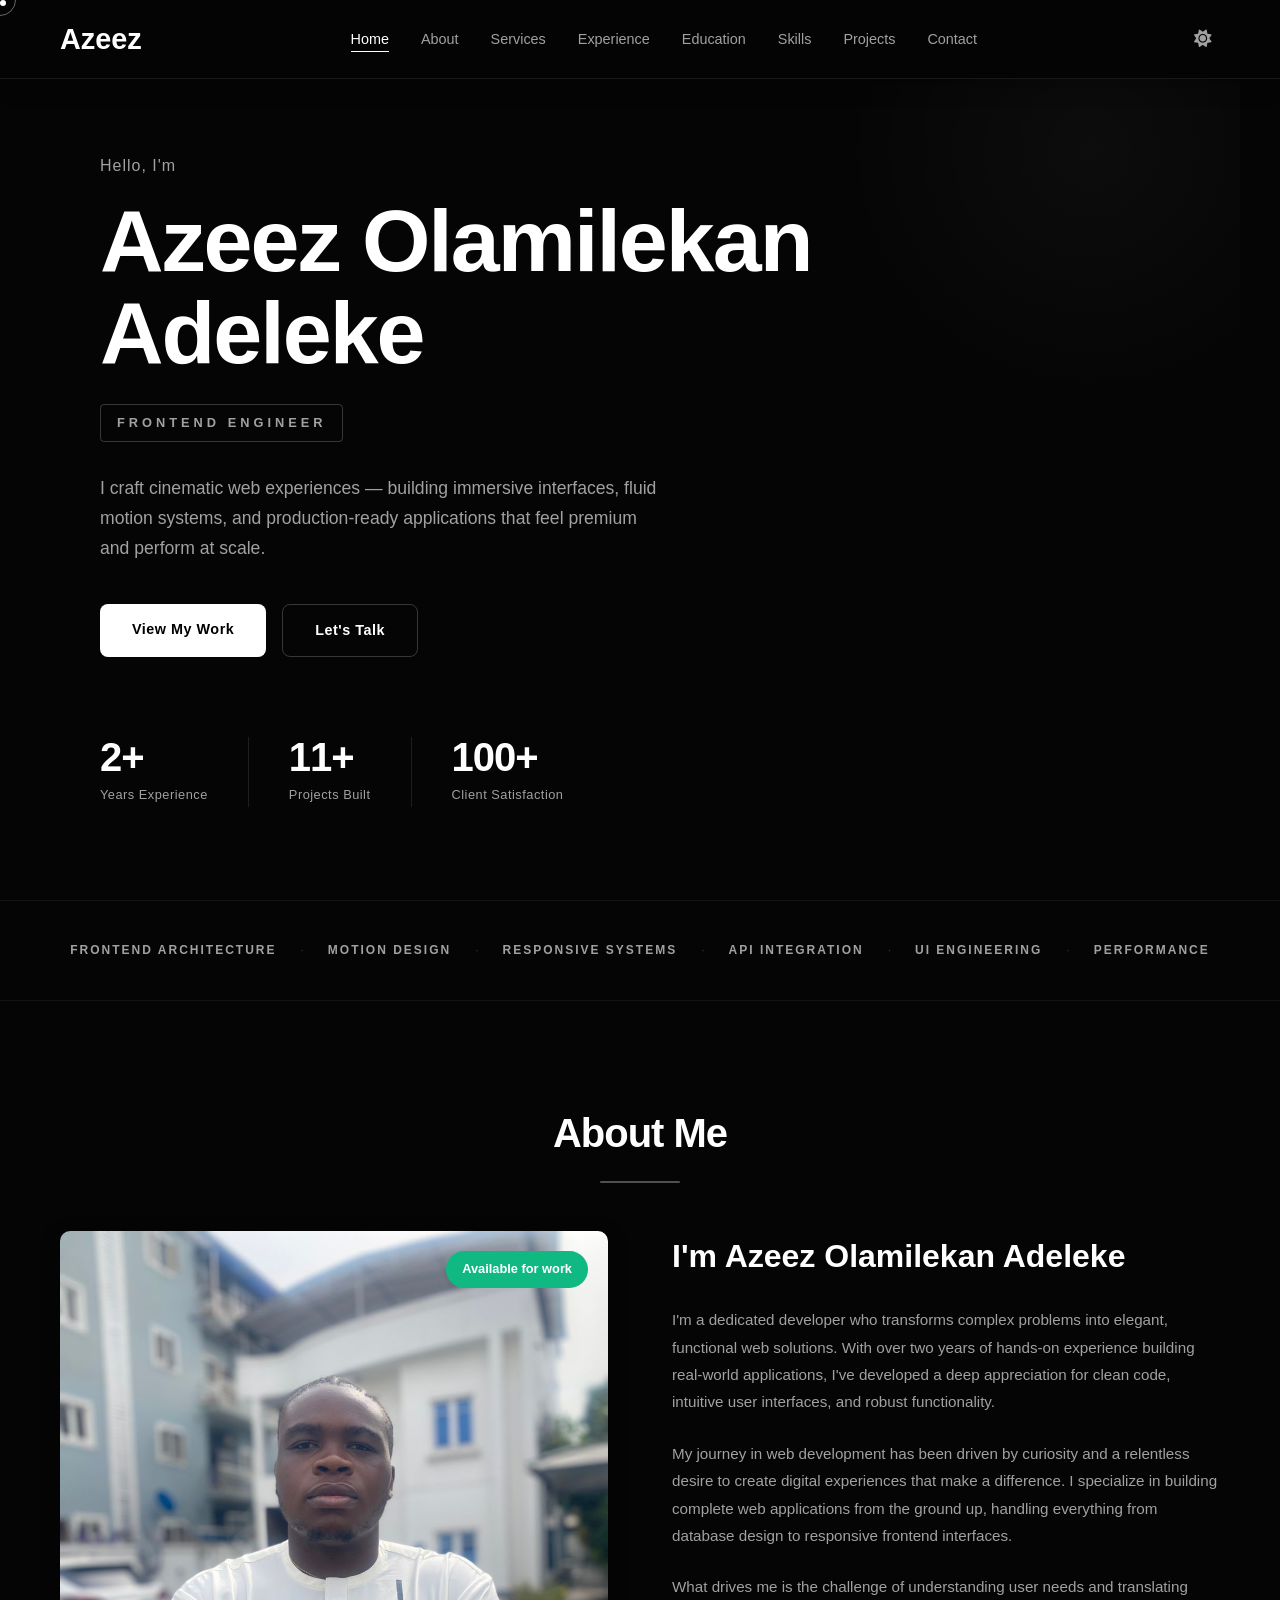
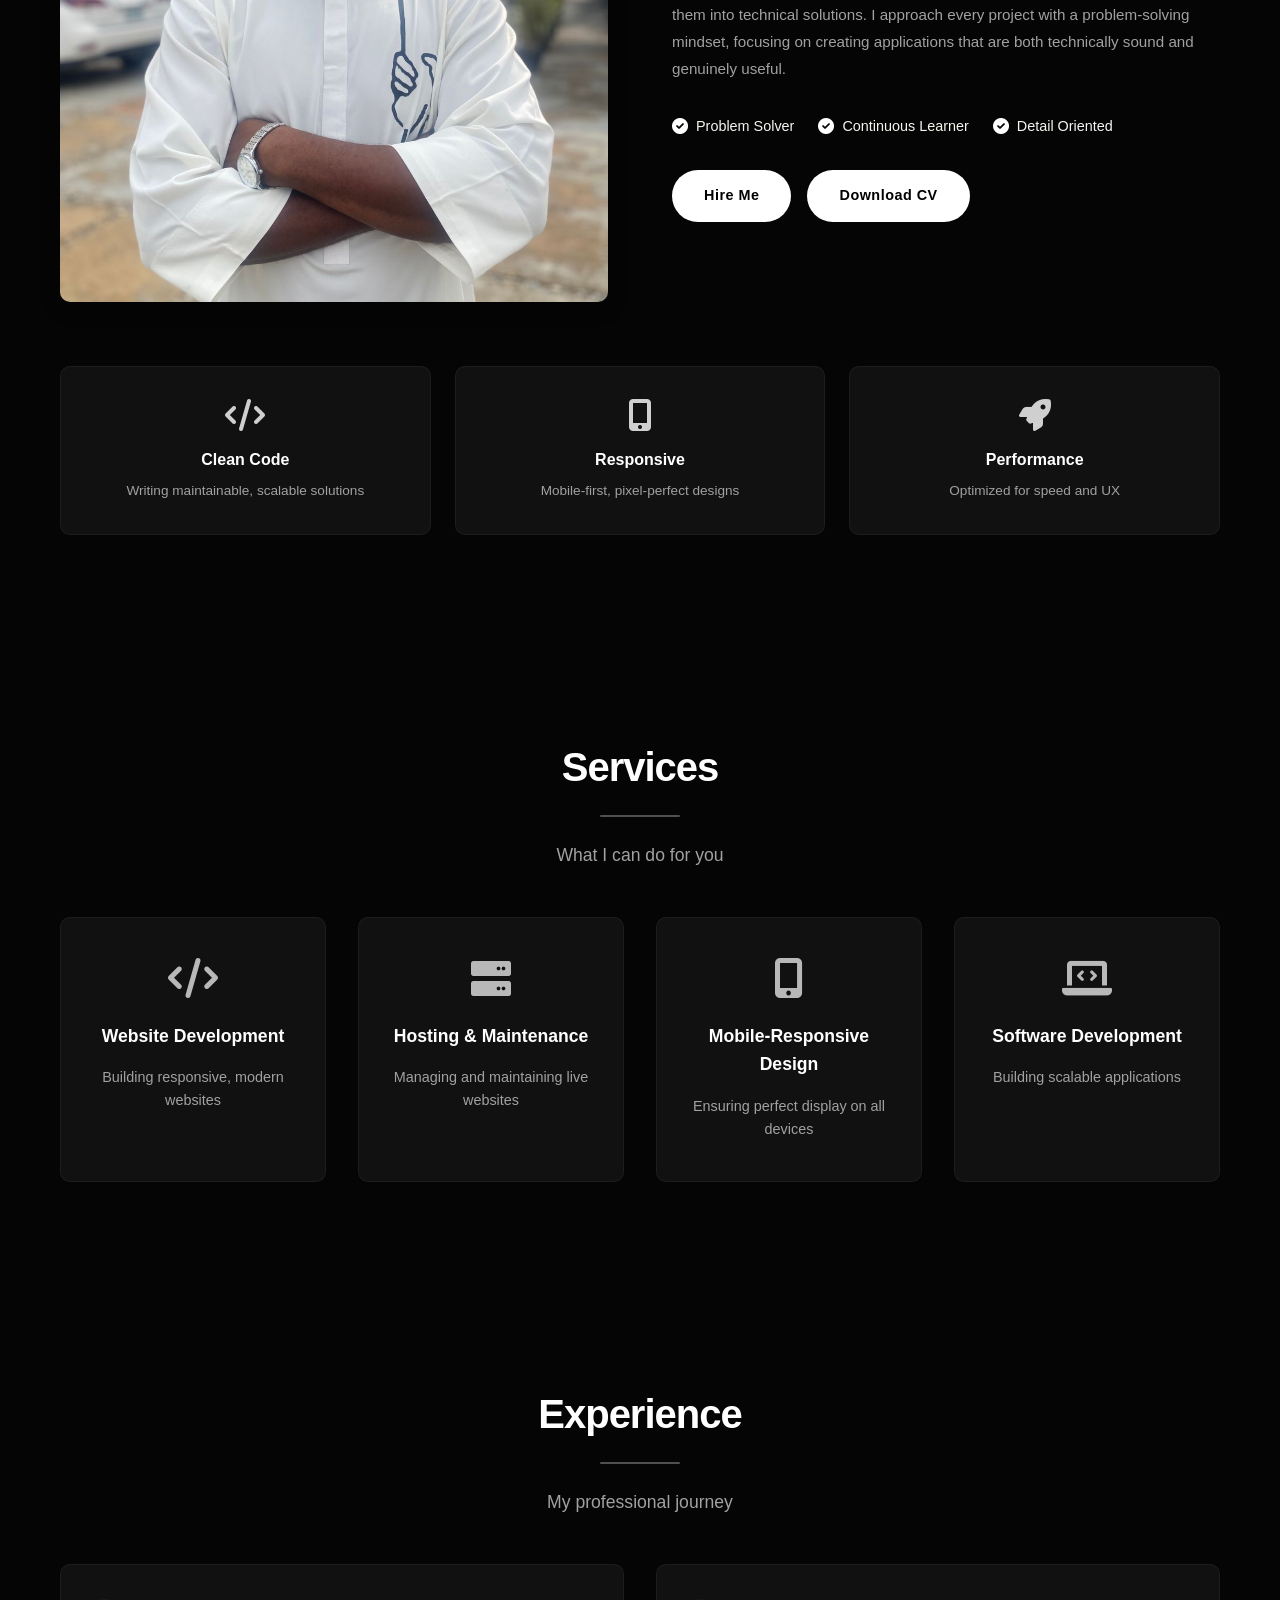
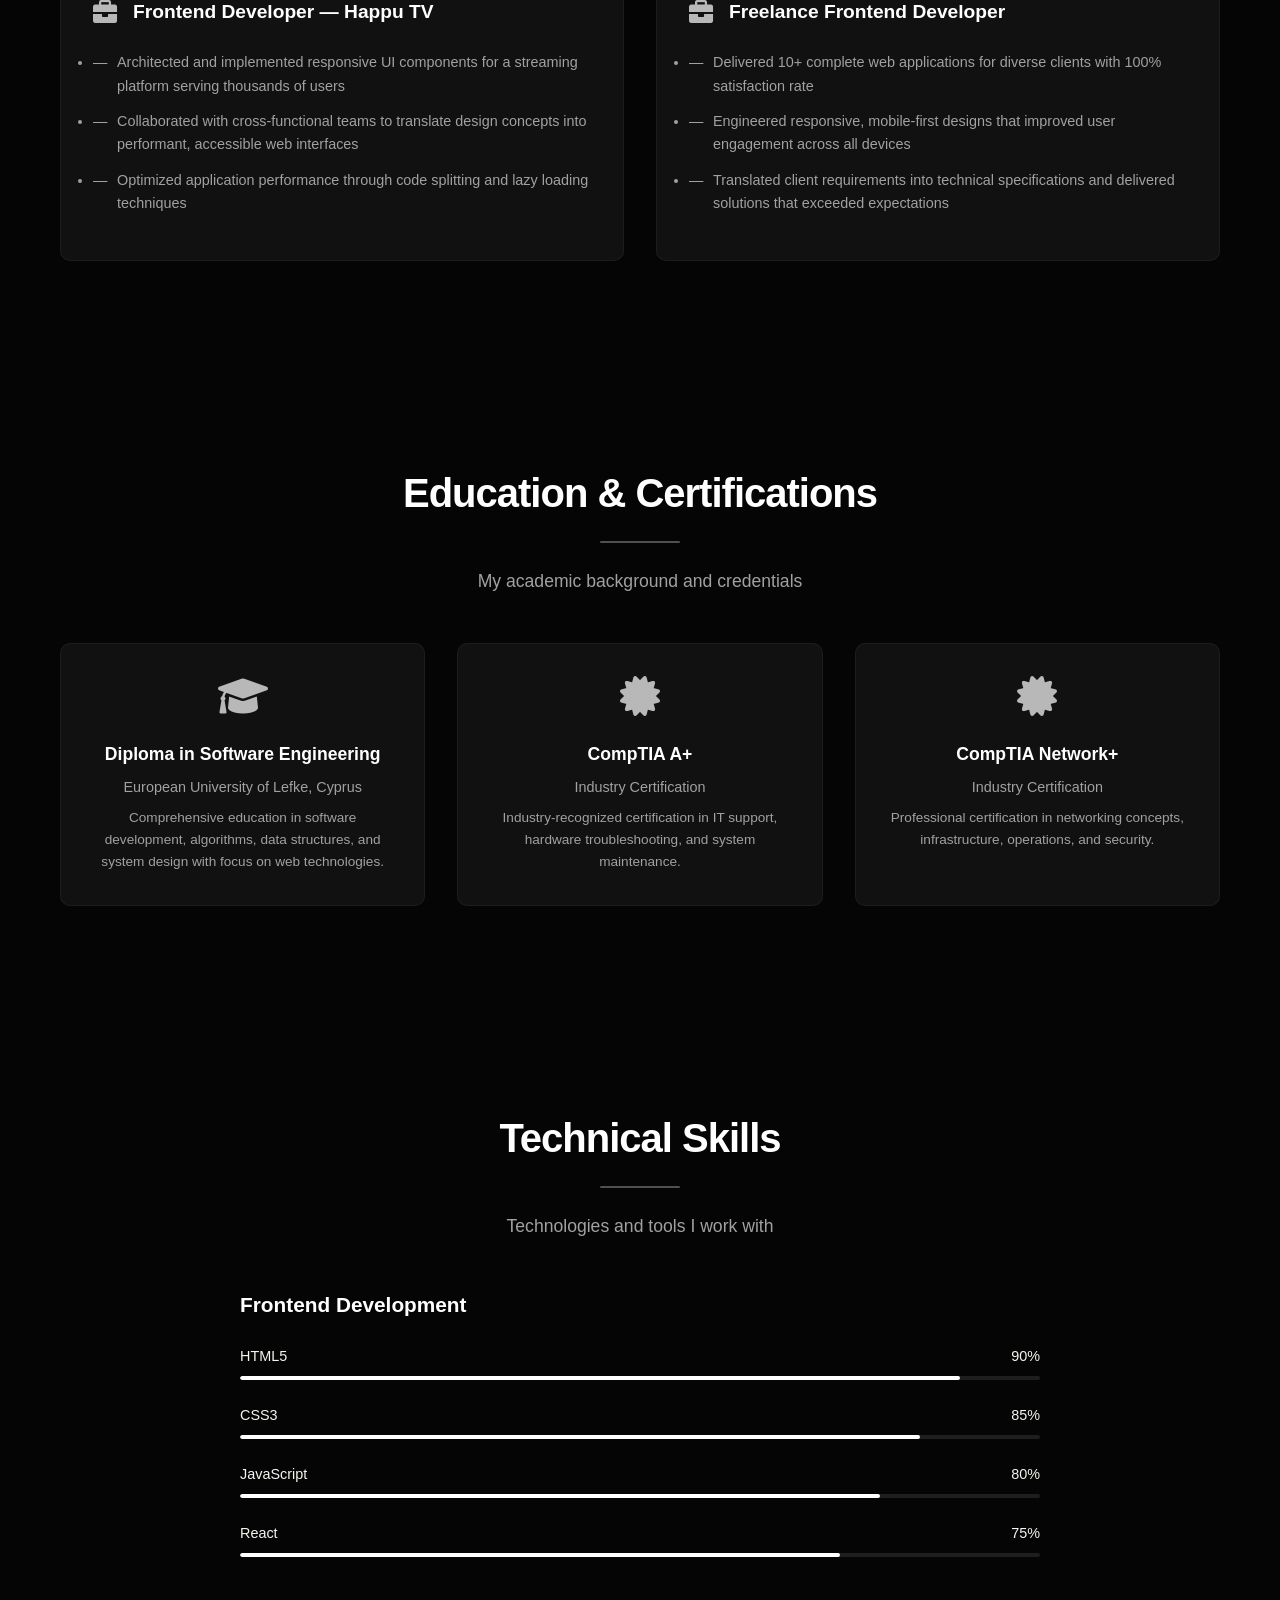
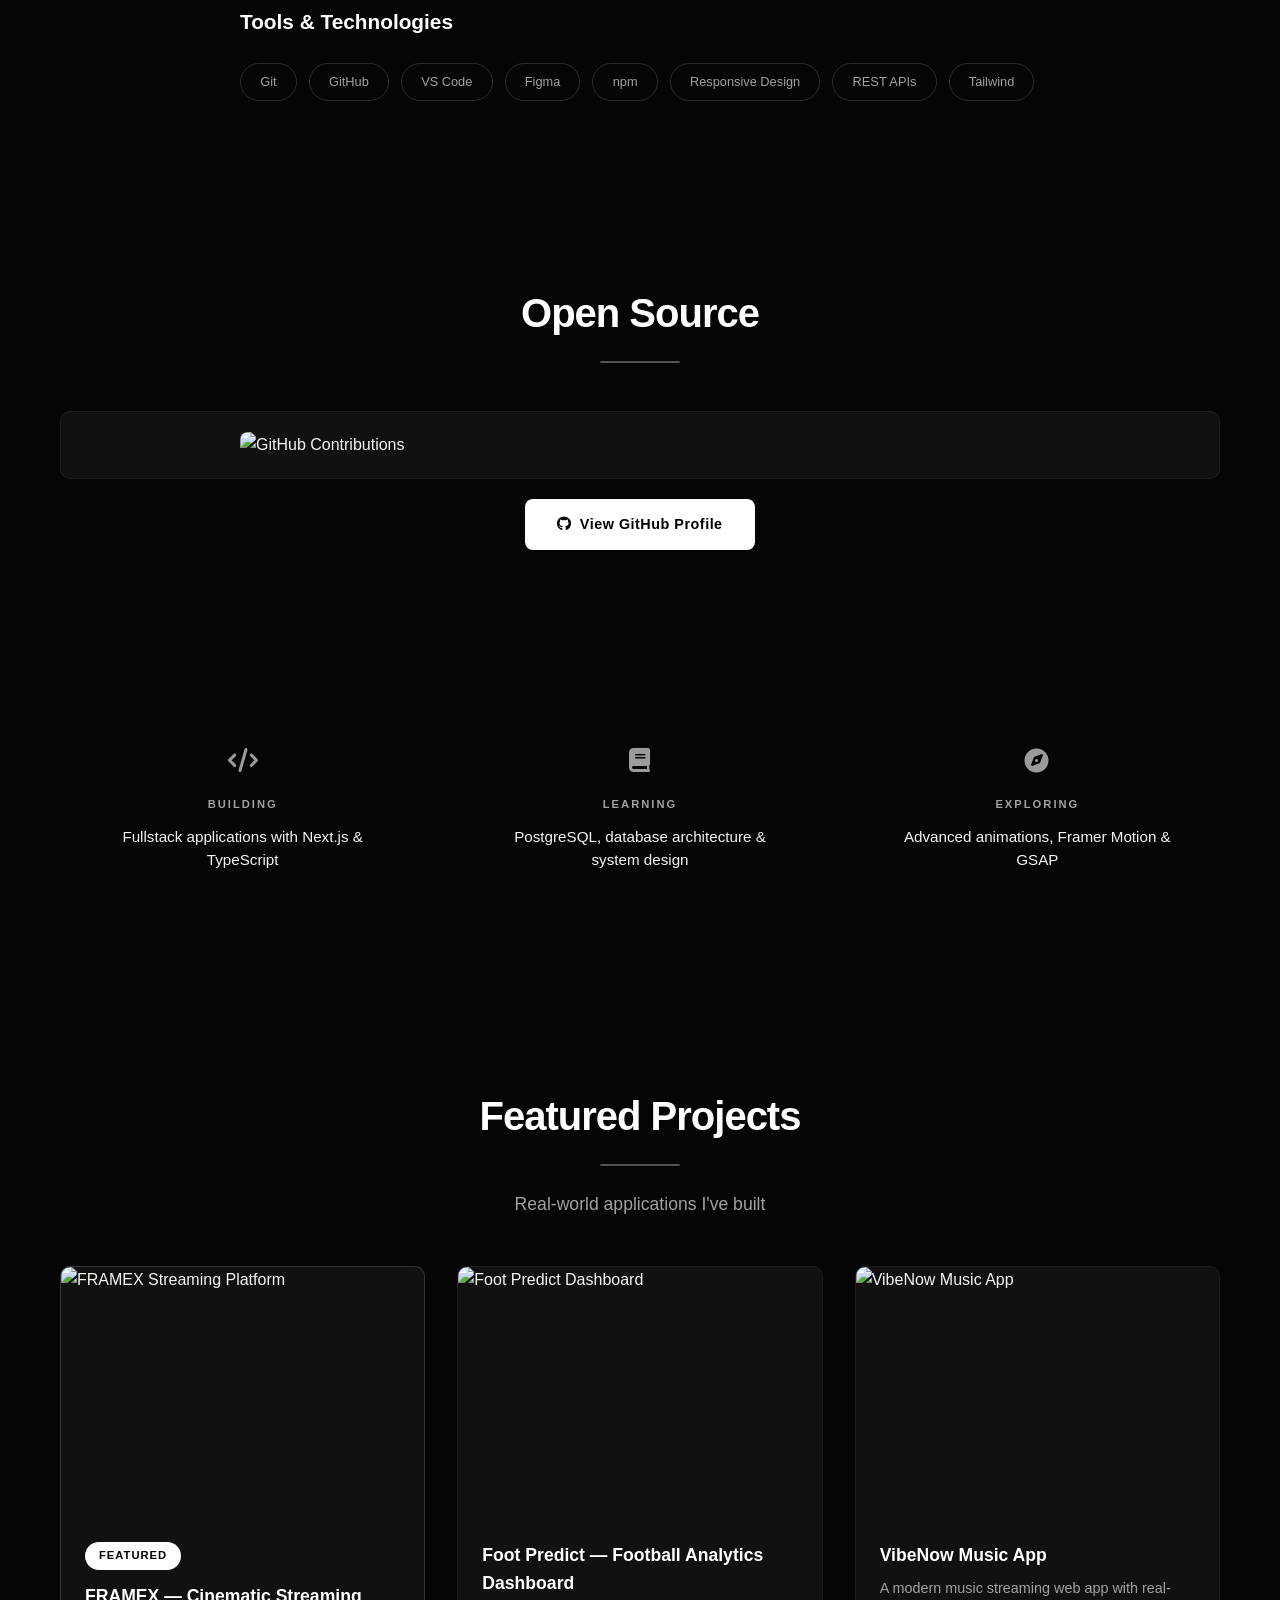
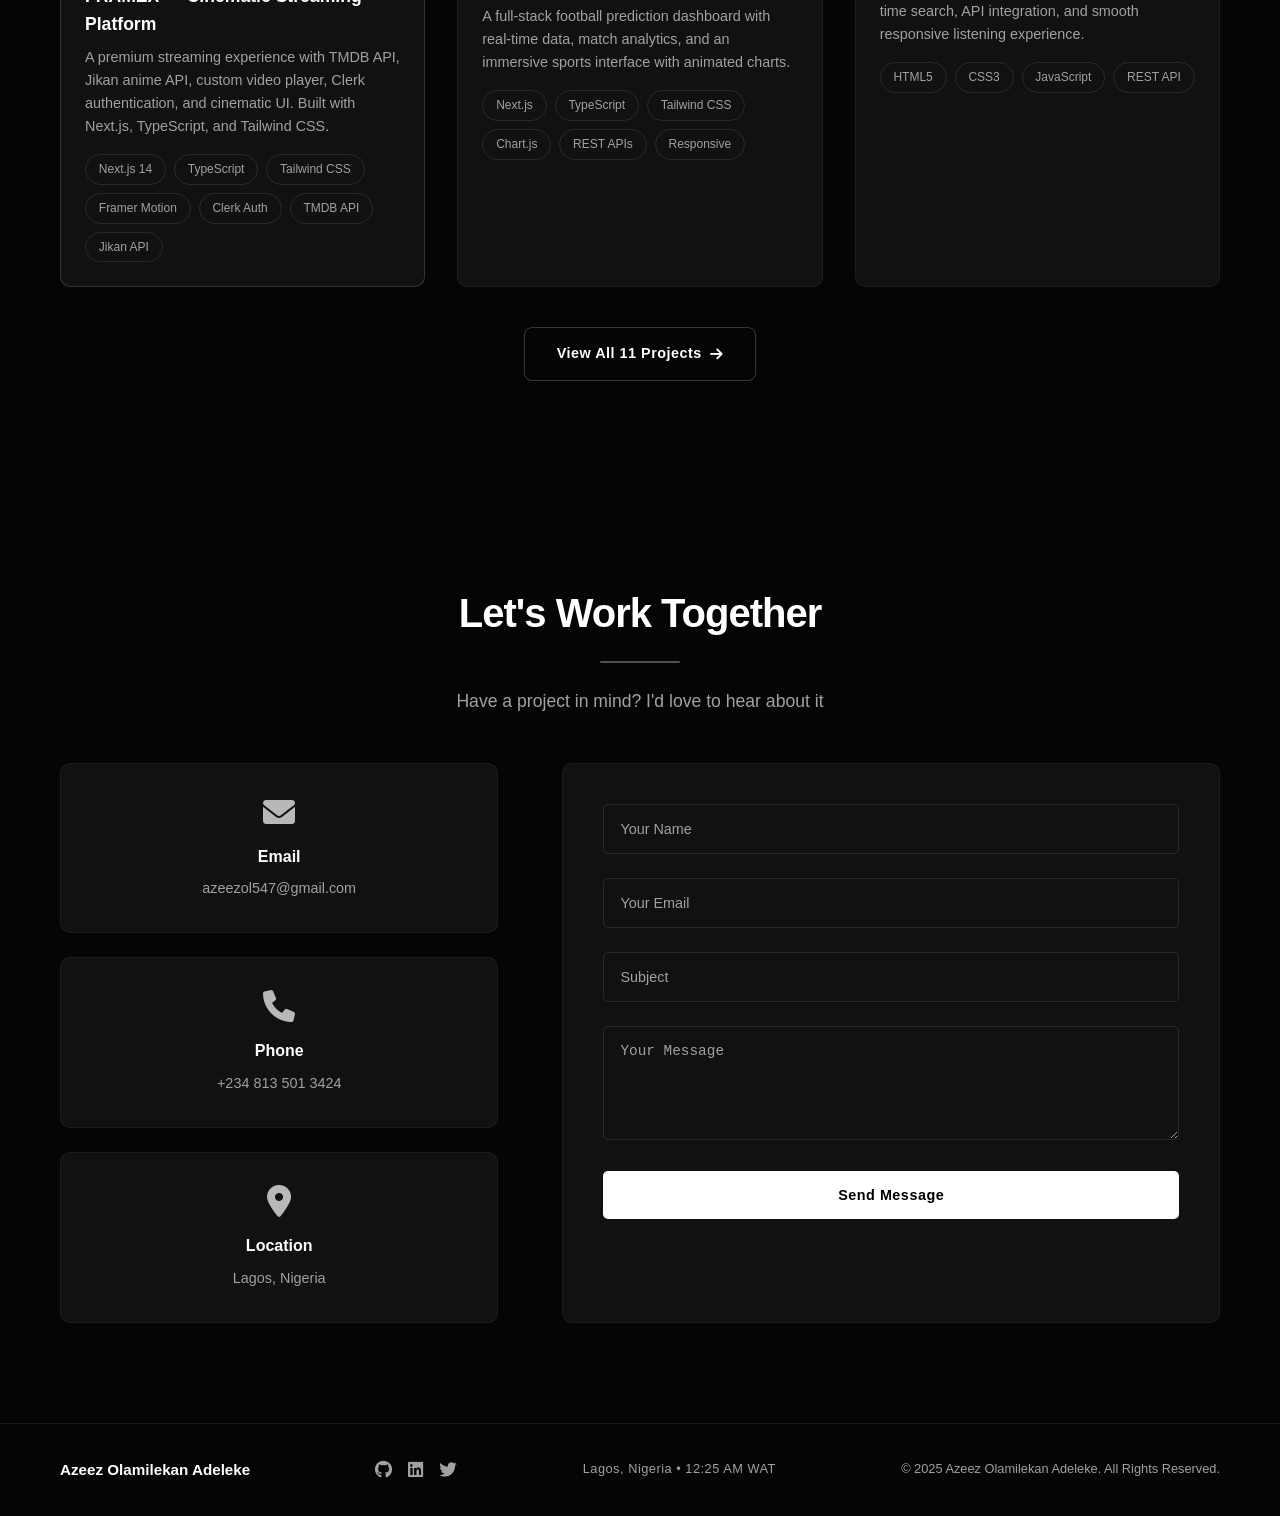
==== index.html @ b3cec255 "Fresh portfolio - clean start" ====
<!DOCTYPE html>
<html lang="en">
<head>
    <meta charset="UTF-8">
    <meta name="viewport" content="width=device-width, initial-scale=1.0">
    <title>Azeez Olamilekan Adeleke - Frontend Engineer</title>
    <link rel="stylesheet" href="style.css">
    <link rel="stylesheet" href="https://cdnjs.cloudflare.com/ajax/libs/font-awesome/6.0.0/css/all.min.css">
</head>
<body>
    
    <!-- Custom Cursor -->
    <div class="cursor-dot"></div>
    <div class="cursor-ring"></div>
    
    <!-- Page Loader -->
    <div class="loader">
        <div class="loader-content">
            <div class="loader-logo">AZ</div>
            <div class="loader-bar">
                <div class="loader-progress"></div>
            </div>
        </div>
    </div>

    <!-- ========== NAVBAR ========== -->
    <nav class="navbar">
        <div class="nav-container">
            <a href="#home" class="logo">Azeez</a>
            <ul class="nav-menu">
                <li><a href="#home">Home</a></li>
                <li><a href="#about">About</a></li>
                <li><a href="#services">Services</a></li>
                <li><a href="#experience">Experience</a></li>
                <li><a href="#education">Education</a></li>
                <li><a href="#skills">Skills</a></li>
                <li><a href="#projects">Projects</a></li>
                <li><a href="#contact">Contact</a></li>
            </ul>
            <button class="theme-toggle" aria-label="Toggle theme">
                <i class="fas fa-sun"></i>
            </button>
            <div class="hamburger">
                <span></span>
                <span></span>
                <span></span>
            </div>
        </div>
    </nav>

    <!-- ========== HERO ========== -->
    <section id="home" class="hero">
        <div class="hero-content">
            <p class="hero-greeting">Hello, I'm</p>
            <h1 class="hero-title">Azeez Olamilekan<br>Adeleke</h1>
            <div class="hero-role">
                <span class="hero-role-text">FRONTEND ENGINEER</span>
            </div>
            <p class="hero-description">
                I craft cinematic web experiences — building immersive interfaces, fluid motion systems, and production-ready applications that feel premium and perform at scale.
            </p>
            <div class="hero-buttons">
                <a href="#projects" class="btn btn-primary">View My Work</a>
                <a href="#contact" class="btn btn-secondary">Let's Talk</a>
            </div>
        </div>
        <div class="hero-stats">
            <div class="stat-item">
                <span class="stat-number">2+</span>
                <span class="stat-label">Years Experience</span>
            </div>
            <div class="stat-divider"></div>
            <div class="stat-item">
                <span class="stat-number">11+</span>
                <span class="stat-label">Projects Built</span>
            </div>
            <div class="stat-divider"></div>
            <div class="stat-item">
                <span class="stat-number">100%</span>
                <span class="stat-label">Client Satisfaction</span>
            </div>
        </div>
    </section>

    <!-- ========== SKILLS STRIP ========== -->
    <section class="skills-strip">
        <div class="skills-strip-inner">
            <span>Frontend Architecture</span><span class="strip-divider">·</span>
            <span>Motion Design</span><span class="strip-divider">·</span>
            <span>Responsive Systems</span><span class="strip-divider">·</span>
            <span>API Integration</span><span class="strip-divider">·</span>
            <span>UI Engineering</span><span class="strip-divider">·</span>
            <span>Performance</span>
        </div>
    </section>

    <!-- ========== ABOUT ========== -->
    <section id="about" class="about">
        <div class="container">
            <div class="section-header">
                <h2>About Me</h2>
                <div class="section-line"></div>
            </div>
            <div class="about-content">
                <div class="about-image-wrapper">
                    <div class="about-image">
                        <img src="./Images/My pic 2.jpeg" alt="Azeez Olamilekan Adeleke">
                        <span class="available-badge">Available for work</span>
                    </div>
                </div>
                <div class="about-text">
                    <h3>I'm Azeez Olamilekan Adeleke</h3>
                    <p class="about-paragraph">I'm a dedicated developer who transforms complex problems into elegant, functional web solutions. With over two years of hands-on experience building real-world applications, I've developed a deep appreciation for clean code, intuitive user interfaces, and robust functionality.</p>
                    <p class="about-paragraph">My journey in web development has been driven by curiosity and a relentless desire to create digital experiences that make a difference. I specialize in building complete web applications from the ground up, handling everything from database design to responsive frontend interfaces.</p>
                    <p class="about-paragraph">What drives me is the challenge of understanding user needs and translating them into technical solutions. I approach every project with a problem-solving mindset, focusing on creating applications that are both technically sound and genuinely useful.</p>
                    <div class="about-highlights">
                        <div class="highlight-item"><i class="fas fa-check-circle"></i><span>Problem Solver</span></div>
                        <div class="highlight-item"><i class="fas fa-check-circle"></i><span>Continuous Learner</span></div>
                        <div class="highlight-item"><i class="fas fa-check-circle"></i><span>Detail Oriented</span></div>
                    </div>
                    <div class="about-buttons">
                        <a href="#contact" class="btn btn-primary about-btn">Hire Me</a>
                        <a href="./Azeez Olamilekan Adeleke-CV.pdf" class="btn btn-primary about-btn" download>Download CV</a>
                    </div>
                </div>
            </div>
            <div class="about-stats-grid">
                <div class="stat-card"><i class="fas fa-code"></i><h4>Clean Code</h4><p>Writing maintainable, scalable solutions</p></div>
                <div class="stat-card"><i class="fas fa-mobile-alt"></i><h4>Responsive</h4><p>Mobile-first, pixel-perfect designs</p></div>
                <div class="stat-card"><i class="fas fa-rocket"></i><h4>Performance</h4><p>Optimized for speed and UX</p></div>
            </div>
        </div>
    </section>

    <!-- ========== SERVICES ========== -->
    <section id="services" class="services">
        <div class="container">
            <div class="section-header">
                <h2>Services</h2>
                <div class="section-line"></div>
                <p class="section-subtitle">What I can do for you</p>
            </div>
            <div class="services-grid">
                <div class="service-card"><i class="fas fa-code"></i><h3>Website Development</h3><p>Building responsive, modern websites</p></div>
                <div class="service-card"><i class="fas fa-server"></i><h3>Hosting & Maintenance</h3><p>Managing and maintaining live websites</p></div>
                <div class="service-card"><i class="fas fa-mobile-alt"></i><h3>Mobile-Responsive Design</h3><p>Ensuring perfect display on all devices</p></div>
                <div class="service-card"><i class="fas fa-laptop-code"></i><h3>Software Development</h3><p>Building scalable applications</p></div>
            </div>
        </div>
    </section>

    <!-- ========== EXPERIENCE ========== -->
    <section id="experience" class="experience">
        <div class="container">
            <div class="section-header">
                <h2>Experience</h2>
                <div class="section-line"></div>
                <p class="section-subtitle">My professional journey</p>
            </div>
            <div class="experience-grid">
                <div class="experience-card">
                    <div class="experience-header"><i class="fas fa-briefcase"></i><h3>Frontend Developer — Happu TV</h3></div>
                    <ul class="experience-list">
                        <li>Architected and implemented responsive UI components for a streaming platform serving thousands of users</li>
                        <li>Collaborated with cross-functional teams to translate design concepts into performant, accessible web interfaces</li>
                        <li>Optimized application performance through code splitting and lazy loading techniques</li>
                    </ul>
                </div>
                <div class="experience-card">
                    <div class="experience-header"><i class="fas fa-briefcase"></i><h3>Freelance Frontend Developer</h3></div>
                    <ul class="experience-list">
                        <li>Delivered 10+ complete web applications for diverse clients with 100% satisfaction rate</li>
                        <li>Engineered responsive, mobile-first designs that improved user engagement across all devices</li>
                        <li>Translated client requirements into technical specifications and delivered solutions that exceeded expectations</li>
                    </ul>
                </div>
            </div>
        </div>
    </section>

    <!-- ========== EDUCATION ========== -->
    <section id="education" class="education">
        <div class="container">
            <div class="section-header">
                <h2>Education & Certifications</h2>
                <div class="section-line"></div>
                <p class="section-subtitle">My academic background and credentials</p>
            </div>
            <div class="education-grid">
                <div class="education-card"><i class="fas fa-graduation-cap"></i><h3>Diploma in Software Engineering</h3><p class="education-place">European University of Lefke, Cyprus</p><p class="education-description">Comprehensive education in software development, algorithms, data structures, and system design with focus on web technologies.</p></div>
                <div class="education-card"><i class="fas fa-certificate"></i><h3>CompTIA A+</h3><p class="education-place">Industry Certification</p><p class="education-description">Industry-recognized certification in IT support, hardware troubleshooting, and system maintenance.</p></div>
                <div class="education-card"><i class="fas fa-certificate"></i><h3>CompTIA Network+</h3><p class="education-place">Industry Certification</p><p class="education-description">Professional certification in networking concepts, infrastructure, operations, and security.</p></div>
            </div>
        </div>
    </section>
   

    <!-- ========== SKILLS ========== -->
    <section id="skills" class="skills">
        <div class="container">
            <div class="section-header">
                <h2>Technical Skills</h2>
                <div class="section-line"></div>
                <p class="section-subtitle">Technologies and tools I work with</p>
            </div>
            <div class="skills-content">
                <div class="skills-category">
                    <h3>Frontend Development</h3>
                    <div class="skills-grid">
                        <div class="skill-item"><div class="skill-info"><span>HTML5</span><span>90%</span></div><div class="skill-bar"><div class="skill-progress" style="width: 90%"></div></div></div>
                        <div class="skill-item"><div class="skill-info"><span>CSS3</span><span>85%</span></div><div class="skill-bar"><div class="skill-progress" style="width: 85%"></div></div></div>
                        <div class="skill-item"><div class="skill-info"><span>JavaScript</span><span>80%</span></div><div class="skill-bar"><div class="skill-progress" style="width: 80%"></div></div></div>
                        <div class="skill-item"><div class="skill-info"><span>React</span><span>75%</span></div><div class="skill-bar"><div class="skill-progress" style="width: 75%"></div></div></div>
                    </div>
                </div>
                <div class="skills-category">
                    <h3>Tools & Technologies</h3>
                    <div class="tech-tags">
                        <span class="tech-tag">Git</span><span class="tech-tag">GitHub</span><span class="tech-tag">VS Code</span><span class="tech-tag">Figma</span>
                        <span class="tech-tag">npm</span><span class="tech-tag">Responsive Design</span><span class="tech-tag">REST APIs</span><span class="tech-tag">Tailwind</span>
                    </div>
                </div>
            </div>
        </div>
    </section>
    <!-- ========== GITHUB ========== -->
<section class="github-section">
    <div class="container">
        <div class="section-header">
            <h2>Open Source</h2>
            <div class="section-line"></div>
        </div>
        <div class="github-contributions">
            <img 
                src="https://ghchart.rshah.org/Zayk22" 
                alt="GitHub Contributions" 
                style="width: 100%; max-width: 800px; border-radius: 8px;"
            />
        </div>
        <div style="text-align: center; margin-top: 20px;">
            <a href="https://github.com/Zayk22" target="_blank" class="btn btn-primary" style="display: inline-flex; align-items: center; gap: 8px;">
                <i class="fab fa-github"></i> View GitHub Profile
            </a>
        </div>
    </div>
</section>
    <!-- ========== CURRENTLY ========== -->
<section class="currently">
    <div class="container">
        <div class="currently-grid">
            <div class="currently-item">
                <span class="currently-icon"><i class="fas fa-code"></i></span>
                <span class="currently-label">Building</span>
                <p>Fullstack applications with Next.js & TypeScript</p>
            </div>
            <div class="currently-item">
                <span class="currently-icon"><i class="fas fa-book"></i></span>
                <span class="currently-label">Learning</span>
                <p>PostgreSQL, database architecture & system design</p>
            </div>
            <div class="currently-item">
                <span class="currently-icon"><i class="fas fa-compass"></i></span>
                <span class="currently-label">Exploring</span>
                <p>Advanced animations, Framer Motion & GSAP</p>
            </div>
        </div>
    </div>
</section>

    <!-- ========== PROJECTS ========== -->
    <section id="projects" class="projects">
        <div class="container">
            <div class="section-header">
                <h2>Featured Projects</h2>
                <div class="section-line"></div>
                <p class="section-subtitle">Real-world applications I've built</p>
            </div>
            <div class="projects-grid">
                <div class="project-card featured">
                    <div class="project-image">
                        <img src="./Images/framex-preview.jpg" alt="FRAMEX Streaming Platform">
                        <div class="project-overlay">
                            <div class="project-links">
                                <a href="https://framex-five.vercel.app/" target="_blank" class="project-link"><i class="fas fa-eye"></i> Live Demo</a>
                                <a href="https://github.com/Zayk22/framex" class="project-link"><i class="fab fa-github"></i> Source Code</a>
                            </div>
                        </div>
                    </div>
                    <div class="project-info">
                        <div class="project-badge">Featured</div>
                        <h3>FRAMEX — Cinematic Streaming Platform</h3>
                        <p>A premium streaming experience with TMDB API, Jikan anime API, custom video player, Clerk authentication, and cinematic UI. Built with Next.js, TypeScript, and Tailwind CSS.</p>
                        <div class="project-tech">
                            <span>Next.js 14</span><span>TypeScript</span><span>Tailwind CSS</span><span>Framer Motion</span><span>Clerk Auth</span><span>TMDB API</span><span>Jikan API</span>
                        </div>
                    </div>
                </div>
                <div class="project-card">
                    <div class="project-image">
                        <img src="./Images/footpredict-preview.jpg" alt="Foot Predict Dashboard">
                        <div class="project-overlay">
                            <div class="project-links">
                                <a href="https://foot-predict-4lp9.vercel.app/" target="_blank" class="project-link"><i class="fas fa-eye"></i> Live Demo</a>
                                <a href="https://github.com/Zayk22/foot-predict" class="project-link"><i class="fab fa-github"></i> Source Code</a>
                            </div>
                        </div>
                    </div>
                    <div class="project-info">
                        <h3>Foot Predict — Football Analytics Dashboard</h3>
                        <p>A full-stack football prediction dashboard with real-time data, match analytics, and an immersive sports interface with animated charts.</p>
                        <div class="project-tech">
                            <span>Next.js</span><span>TypeScript</span><span>Tailwind CSS</span><span>Chart.js</span><span>REST APIs</span><span>Responsive</span>
                        </div>
                    </div>
                </div>
                <div class="project-card">
                    <div class="project-image">
                        <img src="./Images/erik-mclean-QzpgqElvSiA-unsplash.jpg" alt="VibeNow Music App">
                        <div class="project-overlay">
                            <div class="project-links">
                                <a href="./Vibenow music/index.html" target="_blank" class="project-link"><i class="fas fa-eye"></i> Live</a>
                                <a href="https://github.com/Zayk22/Music-streaming-app/blob/main/index.html" class="project-link"><i class="fab fa-github"></i> Code</a>
                            </div>
                        </div>
                    </div>
                    <div class="project-info">
                        <h3>VibeNow Music App</h3>
                        <p>A modern music streaming web app with real-time search, API integration, and smooth responsive listening experience.</p>
                        <div class="project-tech">
                            <span>HTML5</span><span>CSS3</span><span>JavaScript</span><span>REST API</span>
                        </div>
                    </div>
                </div>
            </div>
            <div class="view-all-container">
                <a href="./projects.html" class="btn btn-primary view-all-btn">View All 11 Projects <i class="fas fa-arrow-right"></i></a>
            </div>
        </div>
    </section>

    <!-- ========== CONTACT ========== -->
    <section id="contact" class="contact">
        <div class="container">
            <div class="section-header">
                <h2>Let's Work Together</h2>
                <div class="section-line"></div>
                <p class="section-subtitle">Have a project in mind? I'd love to hear about it</p>
            </div>
            <div class="contact-content">
                <div class="contact-info">
                    <div class="contact-card"><i class="fas fa-envelope"></i><h3>Email</h3><p><a href="mailto:azeezol547@gmail.com">azeezol547@gmail.com</a></p></div>
                    <div class="contact-card"><i class="fas fa-phone"></i><h3>Phone</h3><p><a href="tel:+2348135013424">+234 813 501 3424</a></p></div>
                    <div class="contact-card"><i class="fas fa-map-marker-alt"></i><h3>Location</h3><p>Lagos, Nigeria</p></div>
                </div>
                <form class="contact-form" id="contactForm">
                    <div class="form-group"><input type="text" id="name" name="name" placeholder="Your Name" required></div>
                    <div class="form-group"><input type="email" id="email" name="email" placeholder="Your Email" required></div>
                    <div class="form-group"><input type="text" id="subject" name="subject" placeholder="Subject"></div>
                    <div class="form-group"><textarea id="message" name="message" rows="5" placeholder="Your Message" required></textarea></div>
                    <button type="submit" class="btn btn-primary btn-block">Send Message</button>
                </form>
            </div>
        </div>
    </section>

    <!-- ========== FOOTER ========== -->
    <footer class="footer">
        <div class="container">
            <div class="footer-content">
                <div class="footer-name">Azeez Olamilekan Adeleke</div>
                <div class="footer-social">
                    <a href="https://github.com/Zayk22" class="footer-social-link"><i class="fab fa-github"></i></a>
                    <a href="https://www.linkedin.com/in/olamilekan-azeez-aa2646311" class="footer-social-link"><i class="fab fa-linkedin"></i></a>
                    <a href="#" class="footer-social-link"><i class="fab fa-twitter"></i></a>
                </div>
                <div class="footer-time" id="footerTime"></div>
                <div class="footer-copyright">&copy; 2025 Azeez Olamilekan Adeleke. All Rights Reserved.</div>
            </div>
        </div>
    </footer>

    <script src="script.js"></script>
</body>
</html>
---- style.css ----
/* Reset and Base Styles */
* {
    margin: 0;
    padding: 0;
    box-sizing: border-box;
}

:root {
    --primary-color: #ffffff;
    --primary-hover: #e0e0e0;
    --secondary-color: #6c757d;
    --bg-dark: #050505;
    --bg-card: #111111;
    --text-light: #f5f5f0;
    --text-muted: #a1a1a1;
    --white: #ffffff;
    --black: #000000;
    --transition: all 0.3s ease;
    --shadow: 0 5px 20px rgba(0, 0, 0, 0.3);
    --shadow-hover: 0 10px 30px rgba(0, 0, 0, 0.4);
}
/* Light Mode */
[data-theme="light"] {
    --primary-color: #000000;
    --primary-hover: #333333;
    --bg-dark: #f5f5f0;
    --bg-card: #ffffff;
    --text-light: #111111;
    --text-muted: #666666;
    --white: #000000;
    --black: #ffffff;
    --shadow: 0 5px 20px rgba(0, 0, 0, 0.08);
    --shadow-hover: 0 10px 30px rgba(0, 0, 0, 0.12);
}

[data-theme="light"] .navbar {
    background: rgba(255, 255, 255, 0.95);
    border-bottom: 1px solid rgba(0, 0, 0, 0.08);
}

[data-theme="light"] .nav-menu a::after {
    background: #000;
}

[data-theme="light"] .skills-strip {
    border-color: rgba(0, 0, 0, 0.06);
}

[data-theme="light"] .btn-primary {
    background: #000;
    color: #fff;
}

[data-theme="light"] .btn-secondary {
    color: #000;
    border-color: rgba(0, 0, 0, 0.2);
}

[data-theme="light"] .btn-secondary:hover {
    border-color: #000;
}

[data-theme="light"] .hero::before {
    background: radial-gradient(circle, rgba(0, 0, 0, 0.03) 0%, transparent 70%);
}

[data-theme="light"] .cursor-dot {
    background: #000;
}

[data-theme="light"] .cursor-ring {
    border-color: rgba(0, 0, 0, 0.3);
}

[data-theme="light"] .cursor-ring.hover {
    border-color: #000;
}

[data-theme="light"] .loader {
    background: #f5f5f0;
}

[data-theme="light"] .loader-logo {
    color: #000;
}

[data-theme="light"] .loader-bar {
    background: rgba(0, 0, 0, 0.1);
}

[data-theme="light"] .loader-progress {
    background: #000;
}

body {
    font-family: -apple-system, BlinkMacSystemFont, 'Segoe UI', Roboto, Oxygen, Ubuntu, Cantarell, sans-serif;
    line-height: 1.6;
    color: var(--text-light);
    background-color: var(--bg-dark);
    overflow-x: hidden;
}

html {
    scroll-behavior: smooth;
}

.container {
    max-width: 1200px;
    margin: 0 auto;
    padding: 0 20px;
}

/* ============================================
   NAVIGATION
   ============================================ */
/* ============================================
   NAVIGATION
   ============================================ */
.navbar {
    position: fixed;
    top: 0;
    width: 100%;
    background: rgba(5, 5, 5, 0.95);
    backdrop-filter: blur(10px);
    box-shadow: var(--shadow);
    z-index: 1000;
    padding: 1rem 0;
    border-bottom: 1px solid rgba(255, 255, 255, 0.08);
}

.nav-container {
    max-width: 1200px;
    margin: 0 auto;
    padding: 0 20px;
    display: flex;
    justify-content: space-between;
    align-items: center;
}

.logo {
    font-size: 1.8rem;
    font-weight: 700;
    color: var(--white);
    text-decoration: none;
}

.nav-menu {
    display: flex;
    list-style: none;
    gap: 2rem;
}

.nav-menu a {
    text-decoration: none;
    color: var(--text-muted);
    font-weight: 500;
    transition: var(--transition);
    position: relative;
    padding-bottom: 5px;
    font-size: 0.9rem;
}

.nav-menu a::after {
    content: '';
    position: absolute;
    bottom: 0;
    left: 0;
    width: 0;
    height: 1px;
    background: var(--white);
    transition: var(--transition);
}

.nav-menu a:hover,
.nav-menu a.active {
    color: var(--white);
}

.nav-menu a:hover::after,
.nav-menu a.active::after {
    width: 100%;
}

.hamburger {
    display: none;
    flex-direction: column;
    cursor: pointer;
    gap: 5px;
}

.hamburger span {
    width: 25px;
    height: 2px;
    background: var(--text-light);
    transition: var(--transition);
}

/* Theme Toggle */
.theme-toggle {
    background: none;
    border: none;
    color: var(--text-muted);
    font-size: 1.1rem;
    cursor: pointer;
    padding: 8px;
    transition: var(--transition);
    display: flex;
    align-items: center;
}

.theme-toggle:hover {
    color: var(--white);
}

[data-theme="light"] .theme-toggle .fa-sun::before {
    content: "\f186";
}
/* ============================================
   HERO SECTION
   ============================================ */
.hero {
    min-height: 100vh;
    display: flex;
    flex-direction: column;
    justify-content: center;
    align-items: flex-start;
    padding: 120px 60px 60px;
    background: var(--bg-dark);
    color: var(--white);
    position: relative;
    overflow: hidden;
    max-width: 1200px;
    margin: 0 auto;
}

.hero::before {
    content: '';
    position: absolute;
    top: -100px;
    right: -100px;
    width: 500px;
    height: 500px;
    background: radial-gradient(circle, rgba(255, 255, 255, 0.03) 0%, transparent 70%);
    pointer-events: none;
}

.hero-content {
    max-width: 800px;
    position: relative;
    z-index: 1;
    animation: fadeInUp 0.8s ease;
}

@keyframes fadeInUp {
    from { opacity: 0; transform: translateY(40px); }
    to { opacity: 1; transform: translateY(0); }
}

.hero-greeting {
    font-size: 1rem;
    color: var(--text-muted);
    margin-bottom: 16px;
    letter-spacing: 1px;
    font-weight: 400;
}

.hero-title {
    font-size: clamp(3rem, 7vw, 5.5rem);
    font-weight: 700;
    line-height: 1.05;
    margin-bottom: 24px;
    letter-spacing: -2px;
    color: var(--white);
}

.hero-role {
    margin-bottom: 32px;
}

.hero-role-text {
    display: inline-block;
    font-size: 0.8rem;
    font-weight: 600;
    letter-spacing: 4px;
    color: var(--text-muted);
    padding: 8px 16px;
    border: 1px solid rgba(255, 255, 255, 0.2);
    border-radius: 4px;
}

.hero-description {
    font-size: 1.1rem;
    color: var(--text-muted);
    max-width: 560px;
    line-height: 1.7;
    margin-bottom: 40px;
}

.hero-buttons {
    display: flex;
    gap: 16px;
    flex-wrap: wrap;
}

.btn {
    padding: 14px 32px;
    border: none;
    border-radius: 8px;
    font-size: 0.9rem;
    font-weight: 600;
    cursor: pointer;
    transition: var(--transition);
    text-decoration: none;
    display: inline-block;
    letter-spacing: 0.5px;
}

.btn-primary {
    background: var(--white);
    color: var(--black);
}

.btn-primary:hover {
    background: var(--primary-hover);
    transform: translateY(-2px);
}

.btn-secondary {
    background: transparent;
    color: var(--white);
    border: 1px solid rgba(255, 255, 255, 0.2);
}

.btn-secondary:hover {
    border-color: var(--white);
    transform: translateY(-2px);
}

.hero-stats {
    display: flex;
    gap: 40px;
    margin-top: 80px;
    position: relative;
    z-index: 1;
    animation: fadeInUp 0.8s ease 0.2s both;
}

.stat-item {
    text-align: left;
}

.stat-number {
    font-size: 2.5rem;
    font-weight: 700;
    display: block;
    color: var(--white);
    letter-spacing: -1px;
    line-height: 1;
    margin-bottom: 4px;
}

.stat-label {
    font-size: 0.8rem;
    color: var(--text-muted);
    letter-spacing: 0.5px;
}

.stat-divider {
    width: 1px;
    background: rgba(255, 255, 255, 0.1);
}

/* ============================================
   SKILLS STRIP
   ============================================ */
.skills-strip {
    padding: 40px 0;
    background: var(--bg-dark);
    border-top: 1px solid rgba(255, 255, 255, 0.06);
    border-bottom: 1px solid rgba(255, 255, 255, 0.06);
    overflow: hidden;
}

.skills-strip-inner {
    display: flex;
    justify-content: center;
    flex-wrap: wrap;
    gap: 12px 24px;
    max-width: 1200px;
    margin: 0 auto;
    padding: 0 20px;
}

.skills-strip-inner span {
    font-size: 0.75rem;
    font-weight: 600;
    letter-spacing: 2px;
    text-transform: uppercase;
    color: var(--text-muted);
    white-space: nowrap;
}

.strip-divider {
    opacity: 0.3;
    font-size: 0.75rem !important;
    font-weight: 400 !important;
    letter-spacing: 0 !important;
}
/* ============================================
   ABOUT
   ============================================ */
.about {
    padding: 100px 0;
    background: var(--bg-dark);
}

.section-header {
    text-align: center;
    margin-bottom: 3rem;
}

.section-header h2 {
    font-size: 2.5rem;
    margin-bottom: 1rem;
    color: var(--white);
    font-weight: 700;
    letter-spacing: -1px;
}

.section-line {
    width: 80px;
    height: 2px;
    background: rgba(255, 255, 255, 0.3);
    margin: 0 auto 1.5rem;
    border-radius: 2px;
}

.section-subtitle {
    color: var(--text-muted);
    font-size: 1.1rem;
}

.about-content {
    display: grid;
    grid-template-columns: 1fr 1fr;
    gap: 4rem;
    align-items: start;
    margin-bottom: 4rem;
}

.about-image {
    position: relative;
    border-radius: 10px;
    overflow: hidden;
    box-shadow: var(--shadow);
}

.about-image img {
    width: 100%;
    height: auto;
    display: block;
}

.available-badge {
    position: absolute;
    top: 20px;
    right: 20px;
    background: #10b981;
    color: white;
    padding: 8px 16px;
    border-radius: 50px;
    font-size: 0.8rem;
    font-weight: 600;
    animation: pulse 2s infinite;
}

@keyframes pulse {
    0%, 100% { transform: scale(1); }
    50% { transform: scale(1.05); }
}

.about-text h3 {
    font-size: 2rem;
    margin-bottom: 1.5rem;
    color: var(--white);
}

.about-paragraph {
    margin-bottom: 1.5rem;
    color: var(--text-muted);
    line-height: 1.8;
    font-size: 0.95rem;
}

.about-highlights {
    display: flex;
    gap: 1.5rem;
    margin-top: 2rem;
    margin-bottom: 2rem;
}

.highlight-item {
    display: flex;
    align-items: center;
    gap: 0.5rem;
    color: var(--text-light);
    font-size: 0.9rem;
}

.highlight-item i {
    color: var(--white);
    font-size: 1rem;
}

.about-buttons {
    display: flex;
    gap: 1rem;
    margin-top: 1rem;
}

.about-btn {
    padding: 0.9rem 2rem;
    font-size: 0.9rem;
    background: var(--white);
    color: var(--black);
    border-radius: 50px;
    text-decoration: none;
    display: inline-block;
    transition: var(--transition);
    font-weight: 600;
}

.about-btn:hover {
    background: var(--primary-hover);
    transform: translateY(-2px);
}

.about-stats-grid {
    display: grid;
    grid-template-columns: repeat(3, 1fr);
    gap: 1.5rem;
    margin-top: 3rem;
}

.stat-card {
    background: var(--bg-card);
    padding: 2rem 1.5rem;
    border-radius: 10px;
    text-align: center;
    transition: var(--transition);
    border: 1px solid rgba(255, 255, 255, 0.05);
}

.stat-card:hover {
    transform: translateY(-3px);
    border-color: rgba(255, 255, 255, 0.15);
}

.stat-card i {
    font-size: 2rem;
    color: var(--white);
    margin-bottom: 1rem;
    opacity: 0.8;
}

.stat-card h4 {
    margin-bottom: 0.5rem;
    color: var(--white);
    font-size: 1rem;
}

.stat-card p {
    color: var(--text-muted);
    font-size: 0.85rem;
}

/* ============================================
   SERVICES
   ============================================ */
.services {
    padding: 100px 0;
    background: var(--bg-dark);
}

.services-grid {
    display: grid;
    grid-template-columns: repeat(auto-fit, minmax(250px, 1fr));
    gap: 2rem;
    margin-top: 3rem;
}

.service-card {
    background: var(--bg-card);
    padding: 2.5rem 2rem;
    border-radius: 10px;
    text-align: center;
    transition: var(--transition);
    border: 1px solid rgba(255, 255, 255, 0.05);
}

.service-card:hover {
    transform: translateY(-3px);
    border-color: rgba(255, 255, 255, 0.15);
}

.service-card i {
    font-size: 2.5rem;
    color: var(--white);
    margin-bottom: 1.5rem;
    opacity: 0.7;
}

.service-card h3 {
    margin-bottom: 1rem;
    color: var(--white);
    font-size: 1.1rem;
}

.service-card p {
    color: var(--text-muted);
    font-size: 0.9rem;
}

/* ============================================
   EXPERIENCE
   ============================================ */
.experience {
    padding: 100px 0;
    background: var(--bg-dark);
}

.experience-grid {
    display: grid;
    grid-template-columns: repeat(auto-fit, minmax(350px, 1fr));
    gap: 2rem;
    margin-top: 3rem;
}

.experience-card {
    background: var(--bg-card);
    padding: 2rem;
    border-radius: 10px;
    transition: var(--transition);
    border: 1px solid rgba(255, 255, 255, 0.05);
}

.experience-card:hover {
    border-color: rgba(255, 255, 255, 0.15);
}

.experience-header {
    display: flex;
    align-items: center;
    gap: 1rem;
    margin-bottom: 1.5rem;
}

.experience-header i {
    font-size: 1.5rem;
    color: var(--white);
    opacity: 0.7;
}

.experience-header h3 {
    color: var(--white);
    font-size: 1.2rem;
    font-weight: 600;
}

.experience-list li {
    color: var(--text-muted);
    margin-bottom: 0.8rem;
    padding-left: 1.5rem;
    position: relative;
    font-size: 0.9rem;
}

.experience-list li::before {
    content: "—";
    color: var(--text-muted);
    position: absolute;
    left: 0;
}

/* ============================================
   EDUCATION
   ============================================ */
.education {
    padding: 100px 0;
    background: var(--bg-dark);
}

.education-grid {
    display: grid;
    grid-template-columns: repeat(auto-fit, minmax(300px, 1fr));
    gap: 2rem;
    margin-top: 3rem;
}

.education-card {
    background: var(--bg-card);
    padding: 2rem;
    border-radius: 10px;
    text-align: center;
    transition: var(--transition);
    border: 1px solid rgba(255, 255, 255, 0.05);
}

.education-card:hover {
    border-color: rgba(255, 255, 255, 0.15);
}

.education-card i {
    font-size: 2.5rem;
    color: var(--white);
    margin-bottom: 1.5rem;
    opacity: 0.7;
}

.education-card h3 {
    margin-bottom: 0.5rem;
    color: var(--white);
    font-size: 1.1rem;
}

.education-place {
    color: var(--text-muted);
    font-size: 0.9rem;
}

.education-description {
    color: var(--text-muted);
    font-size: 0.85rem;
    margin-top: 0.5rem;
}

/* ============================================
   SKILLS
   ============================================ */
.skills {
    padding: 100px 0;
    background: var(--bg-dark);
}

.skills-content {
    max-width: 800px;
    margin: 0 auto;
}

.skills-category h3 {
    margin-bottom: 1.5rem;
    color: var(--white);
    font-size: 1.3rem;
    font-weight: 600;
}

.skills-grid {
    display: grid;
    gap: 1.5rem;
    margin-bottom: 3rem;
}

.skill-info {
    display: flex;
    justify-content: space-between;
    margin-bottom: 0.5rem;
    color: var(--text-light);
    font-size: 0.9rem;
}

.skill-bar {
    height: 4px;
    background: rgba(255, 255, 255, 0.1);
    border-radius: 2px;
    overflow: hidden;
}

.skill-progress {
    height: 100%;
    background: var(--white);
    border-radius: 2px;
    animation: fillBar 1.5s ease;
}

@keyframes fillBar {
    from { width: 0; }
}

.tech-tags {
    display: flex;
    flex-wrap: wrap;
    gap: 0.75rem;
}

.tech-tag {
    padding: 0.5rem 1.2rem;
    background: transparent;
    border: 1px solid rgba(255, 255, 255, 0.15);
    border-radius: 50px;
    color: var(--text-muted);
    font-size: 0.8rem;
    transition: var(--transition);
}

.tech-tag:hover {
    border-color: var(--white);
    color: var(--white);
}

/* ============================================
   PROJECTS
   ============================================ */
.projects {
    padding: 100px 0;
    background: var(--bg-dark);
}

.projects-grid {
    display: grid;
    grid-template-columns: repeat(auto-fit, minmax(350px, 1fr));
    gap: 2rem;
    margin-top: 3rem;
}

.project-card {
    background: var(--bg-card);
    border-radius: 10px;
    overflow: hidden;
    transition: var(--transition);
    border: 1px solid rgba(255, 255, 255, 0.05);
}

.project-card:hover {
    transform: translateY(-3px);
    border-color: rgba(255, 255, 255, 0.15);
}

.project-image {
    position: relative;
    height: 250px;
    overflow: hidden;
}

.project-image img {
    width: 100%;
    height: 100%;
    object-fit: cover;
    transition: transform 0.6s;
}

.project-card:hover .project-image img {
    transform: scale(1.05);
}

.project-overlay {
    position: absolute;
    top: 0;
    left: 0;
    width: 100%;
    height: 100%;
    background: rgba(0, 0, 0, 0.85);
    display: flex;
    align-items: center;
    justify-content: center;
    opacity: 0;
    transition: var(--transition);
}

.project-card:hover .project-overlay {
    opacity: 1;
}

.project-links {
    display: flex;
    gap: 1rem;
}

.project-link {
    padding: 0.8rem 1.5rem;
    background: var(--white);
    color: var(--black);
    text-decoration: none;
    border-radius: 5px;
    font-weight: 600;
    font-size: 0.85rem;
    transition: var(--transition);
}

.project-link:hover {
    transform: translateY(-2px);
}

.project-info {
    padding: 1.5rem;
}

.project-info h3 {
    margin-bottom: 0.5rem;
    color: var(--white);
    font-size: 1.1rem;
}

.project-info p {
    color: var(--text-muted);
    margin-bottom: 1rem;
    font-size: 0.9rem;
    line-height: 1.6;
}

.project-tech {
    display: flex;
    flex-wrap: wrap;
    gap: 0.5rem;
}

.project-tech span {
    padding: 0.3rem 0.8rem;
    background: transparent;
    border: 1px solid rgba(255, 255, 255, 0.1);
    border-radius: 50px;
    font-size: 0.75rem;
    color: var(--text-muted);
}

/* Featured Project */
.project-card.featured {
    border: 1px solid rgba(255, 255, 255, 0.15);
}

.project-card.featured:hover {
    border-color: rgba(255, 255, 255, 0.3);
}

.project-badge {
    display: inline-block;
    background: var(--white);
    color: var(--black);
    padding: 5px 14px;
    border-radius: 50px;
    font-size: 0.7rem;
    font-weight: 700;
    text-transform: uppercase;
    letter-spacing: 1px;
    margin-bottom: 12px;
}

.view-all-container {
    text-align: center;
    margin-top: 40px;
}

.view-all-btn {
    background: transparent;
    border: 1px solid rgba(255, 255, 255, 0.2);
    color: var(--white);
    padding: 14px 32px;
    border-radius: 8px;
    font-size: 0.9rem;
    font-weight: 600;
    text-decoration: none;
    display: inline-flex;
    align-items: center;
    gap: 8px;
    transition: var(--transition);
}

.view-all-btn:hover {
    border-color: var(--white);
}

/* ============================================
   GAME PREVIEW / COMING SOON
   ============================================ */
.game-preview {
    height: 100%;
    background: var(--bg-card);
    display: flex;
    align-items: center;
    justify-content: center;
    color: white;
}

.game-preview-content i {
    font-size: 3rem;
    margin-bottom: 1rem;
    color: var(--white);
    opacity: 0.5;
}

.project-card.coming-soon {
    opacity: 0.6;
}

.coming-soon-badge {
    background: transparent;
    color: var(--text-muted);
    padding: 8px 16px;
    border-radius: 50px;
    font-size: 0.8rem;
    border: 1px solid rgba(255, 255, 255, 0.2);
}

/* ============================================
   CONTACT
   ============================================ */
.contact {
    padding: 100px 0;
    background: var(--bg-dark);
}

.contact-content {
    display: grid;
    grid-template-columns: 1fr 1.5fr;
    gap: 4rem;
    margin-top: 3rem;
}

.contact-info {
    display: grid;
    gap: 1.5rem;
}

.contact-card {
    background: var(--bg-card);
    padding: 2rem;
    border-radius: 10px;
    text-align: center;
    transition: var(--transition);
    border: 1px solid rgba(255, 255, 255, 0.05);
}

.contact-card:hover {
    border-color: rgba(255, 255, 255, 0.15);
}

.contact-card i {
    font-size: 2rem;
    color: var(--white);
    margin-bottom: 1rem;
    opacity: 0.7;
}

.contact-card h3 {
    margin-bottom: 0.5rem;
    color: var(--white);
    font-size: 1rem;
}

.contact-card p,
.contact-card a {
    color: var(--text-muted);
    text-decoration: none;
    font-size: 0.9rem;
}

.contact-card a:hover {
    color: var(--white);
}

.contact-form {
    background: var(--bg-card);
    padding: 2.5rem;
    border-radius: 10px;
    border: 1px solid rgba(255, 255, 255, 0.05);
}

.form-group {
    margin-bottom: 1.5rem;
}

.form-group input,
.form-group textarea {
    width: 100%;
    padding: 1rem;
    border: 1px solid rgba(255, 255, 255, 0.1);
    border-radius: 5px;
    font-size: 0.9rem;
    transition: var(--transition);
    background: transparent;
    color: var(--text-light);
}

.form-group input:focus,
.form-group textarea:focus {
    outline: none;
    border-color: rgba(255, 255, 255, 0.4);
}

.form-group input::placeholder,
.form-group textarea::placeholder {
    color: var(--text-muted);
}

.btn-block {
    width: 100%;
    background: var(--white);
    color: var(--black);
    border: none;
    padding: 1rem;
    font-size: 0.9rem;
    font-weight: 600;
    border-radius: 5px;
    cursor: pointer;
    transition: var(--transition);
}

.btn-block:hover {
    background: var(--primary-hover);
}

/* ============================================
   FOOTER
   ============================================ */
.footer {
    background: var(--bg-dark);
    padding: 2rem 0;
    text-align: center;
    border-top: 1px solid rgba(255, 255, 255, 0.08);
}

.footer-content {
    display: flex;
    justify-content: space-between;
    align-items: center;
}

.footer-name {
    font-size: 0.95rem;
    font-weight: 600;
    color: var(--white);
}

.footer-social {
    display: flex;
    gap: 1rem;
}

.footer-social-link {
    color: var(--text-muted);
    font-size: 1.1rem;
    transition: var(--transition);
}

.footer-social-link:hover {
    color: var(--white);
}

.footer-copyright {
    font-size: 0.8rem;
    color: var(--text-muted);
}
.footer-time {
    color: var(--text-muted);
    font-size: 0.8rem;
    letter-spacing: 0.5px;
}
/* ============================================
   CUSTOM CURSOR
   ============================================ */
.cursor-dot {
    width: 6px;
    height: 6px;
    background: var(--white);
    border-radius: 50%;
    position: fixed;
    pointer-events: none;
    z-index: 9999;
    transition: transform 0.1s ease;
}

.cursor-ring {
    width: 32px;
    height: 32px;
    border: 1px solid rgba(255, 255, 255, 0.4);
    border-radius: 50%;
    position: fixed;
    pointer-events: none;
    z-index: 9998;
    transition: transform 0.15s ease, width 0.3s ease, height 0.3s ease, border-color 0.3s ease;
}

.cursor-ring.hover {
    width: 48px;
    height: 48px;
    border-color: var(--white);
}

.cursor-dot.hover {
    transform: scale(0.5);
}

/* Hide default cursor */
body {
    cursor: none;
}

a, button, .btn, .project-card, .service-card, .experience-card, .education-card, .stat-card, .contact-card, input, textarea {
    cursor: none;
}

/* ============================================
   PAGE LOADER
   ============================================ */
.loader {
    position: fixed;
    inset: 0;
    background: var(--bg-dark);
    z-index: 10000;
    display: flex;
    align-items: center;
    justify-content: center;
    transition: opacity 0.6s ease, visibility 0.6s ease;
}

.loader.hidden {
    opacity: 0;
    visibility: hidden;
    pointer-events: none;
}

.loader-content {
    text-align: center;
}

.loader-logo {
    font-size: 3rem;
    font-weight: 700;
    color: var(--white);
    letter-spacing: -2px;
    margin-bottom: 24px;
    animation: loaderPulse 1.5s ease-in-out infinite;
}

@keyframes loaderPulse {
    0%, 100% { opacity: 0.4; transform: scale(0.95); }
    50% { opacity: 1; transform: scale(1.05); }
}

.loader-bar {
    width: 120px;
    height: 2px;
    background: rgba(255, 255, 255, 0.1);
    border-radius: 1px;
    overflow: hidden;
    margin: 0 auto;
}

.loader-progress {
    height: 100%;
    background: var(--white);
    border-radius: 1px;
    width: 0%;
    animation: loaderProgress 1.2s ease forwards;
}

@keyframes loaderProgress {
    0% { width: 0%; }
    50% { width: 70%; }
    100% { width: 100%; }
}
/* ============================================
   BACK TO HOME BUTTON
   ============================================ */
.back-to-home {
    position: fixed;
    top: 24px;
    left: 24px;
    background: var(--bg-card);
    padding: 10px 20px;
    border-radius: 8px;
    color: var(--text-light);
    text-decoration: none;
    font-size: 0.85rem;
    font-weight: 500;
    transition: var(--transition);
    border: 1px solid rgba(255, 255, 255, 0.1);
    z-index: 100;
}

.back-to-home:hover {
    border-color: var(--white);
    color: var(--white);
}
/* ============================================
   RESPONSIVE
   ============================================ */
@media (max-width: 968px) {
    .about-content,
    .contact-content {
        grid-template-columns: 1fr;
        gap: 2rem;
    }

    .hero {
        padding: 100px 30px 60px;
    }

    .hero-stats {
        flex-wrap: wrap;
        gap: 24px;
    }
}

@media (max-width: 768px) {
    .hamburger {
        display: flex;
    }

    .nav-menu {
        position: fixed;
        top: 70px;
        left: -100%;
        width: 100%;
        height: calc(100vh - 70px);
        background: var(--bg-card);
        flex-direction: column;
        align-items: center;
        justify-content: center;
        transition: var(--transition);
        border-top: 1px solid rgba(255, 255, 255, 0.08);
    }

    .nav-menu.active {
        left: 0;
    }

    .hero-buttons {
        flex-direction: column;
        max-width: 300px;
    }

    .about-buttons {
        flex-direction: column;
    }

    .about-stats-grid {
        grid-template-columns: 1fr;
    }

    .projects-grid {
        grid-template-columns: 1fr;
    }

    .footer-content {
        flex-direction: column;
        gap: 1rem;
    }
}

@media (max-width: 480px) {
    .hero {
        padding: 80px 20px 40px;
    }

    .hero-title {
        font-size: 2.2rem;
        letter-spacing: -1px;
    }

    .hero-role-text {
        font-size: 0.7rem;
        letter-spacing: 2px;
    }

    .hero-description {
        font-size: 0.95rem;
    }

    .hero-stats {
        gap: 16px;
    }

    .stat-number {
        font-size: 1.8rem;
    }

    .contact-form {
        padding: 1.5rem;
    }

    .section-header h2 {
        font-size: 2rem;
    }
}
/* ============================================
   CURRENTLY
   ============================================ */
.currently {
    padding: 80px 0;
    background: var(--bg-dark);
}

.currently-grid {
    display: grid;
    grid-template-columns: repeat(auto-fit, minmax(250px, 1fr));
    gap: 2rem;
}

.currently-item {
    text-align: center;
    padding: 2rem;
}

.currently-icon {
    font-size: 1.5rem;
    color: var(--white);
    opacity: 0.6;
    margin-bottom: 1rem;
    display: block;
}

.currently-label {
    display: block;
    font-size: 0.7rem;
    font-weight: 700;
    text-transform: uppercase;
    letter-spacing: 2px;
    color: var(--text-muted);
    margin-bottom: 0.75rem;
}

.currently-item p {
    color: var(--text-light);
    font-size: 0.95rem;
    line-height: 1.5;
}
/* ============================================
   GITHUB
   ============================================ */
.github-section {
    padding: 80px 0;
    background: var(--bg-dark);
}

.github-contributions {
    display: flex;
    justify-content: center;
    padding: 20px;
    background: var(--bg-card);
    border-radius: 10px;
    border: 1px solid rgba(255, 255, 255, 0.05);
}
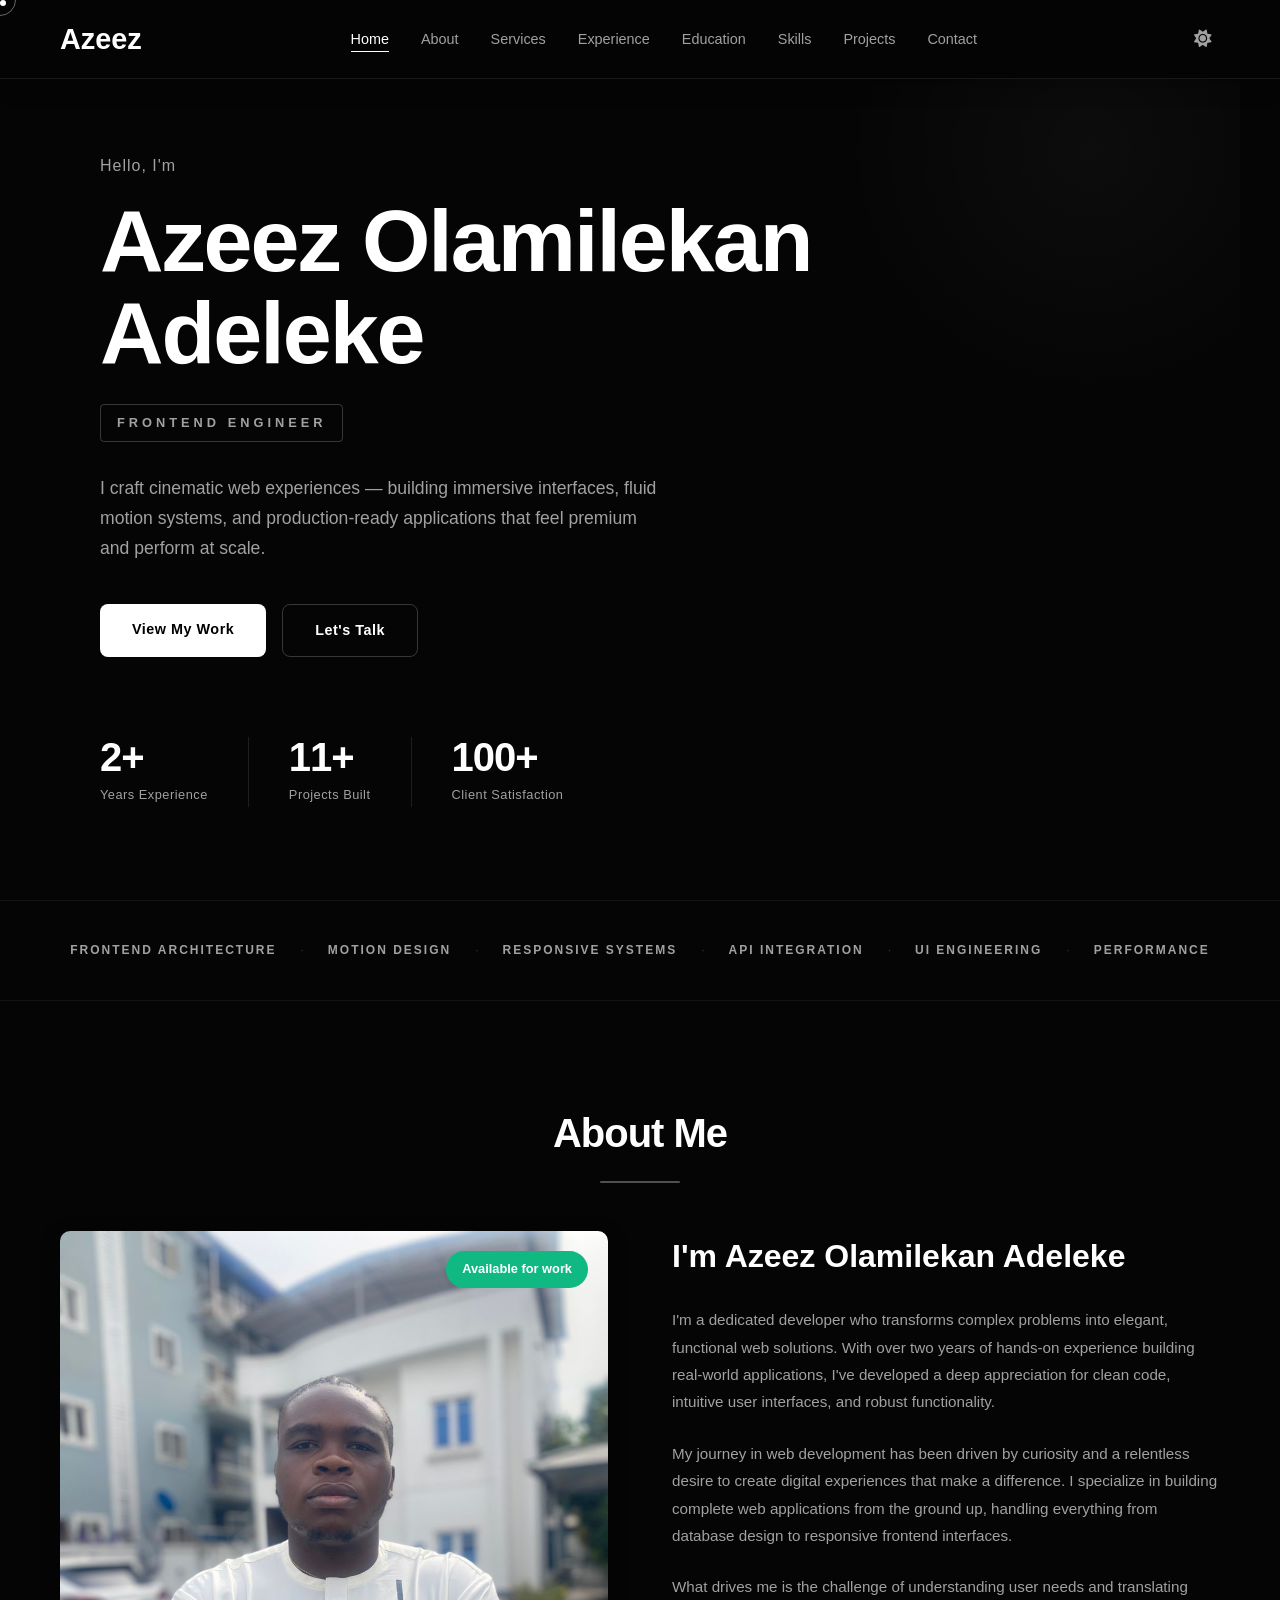
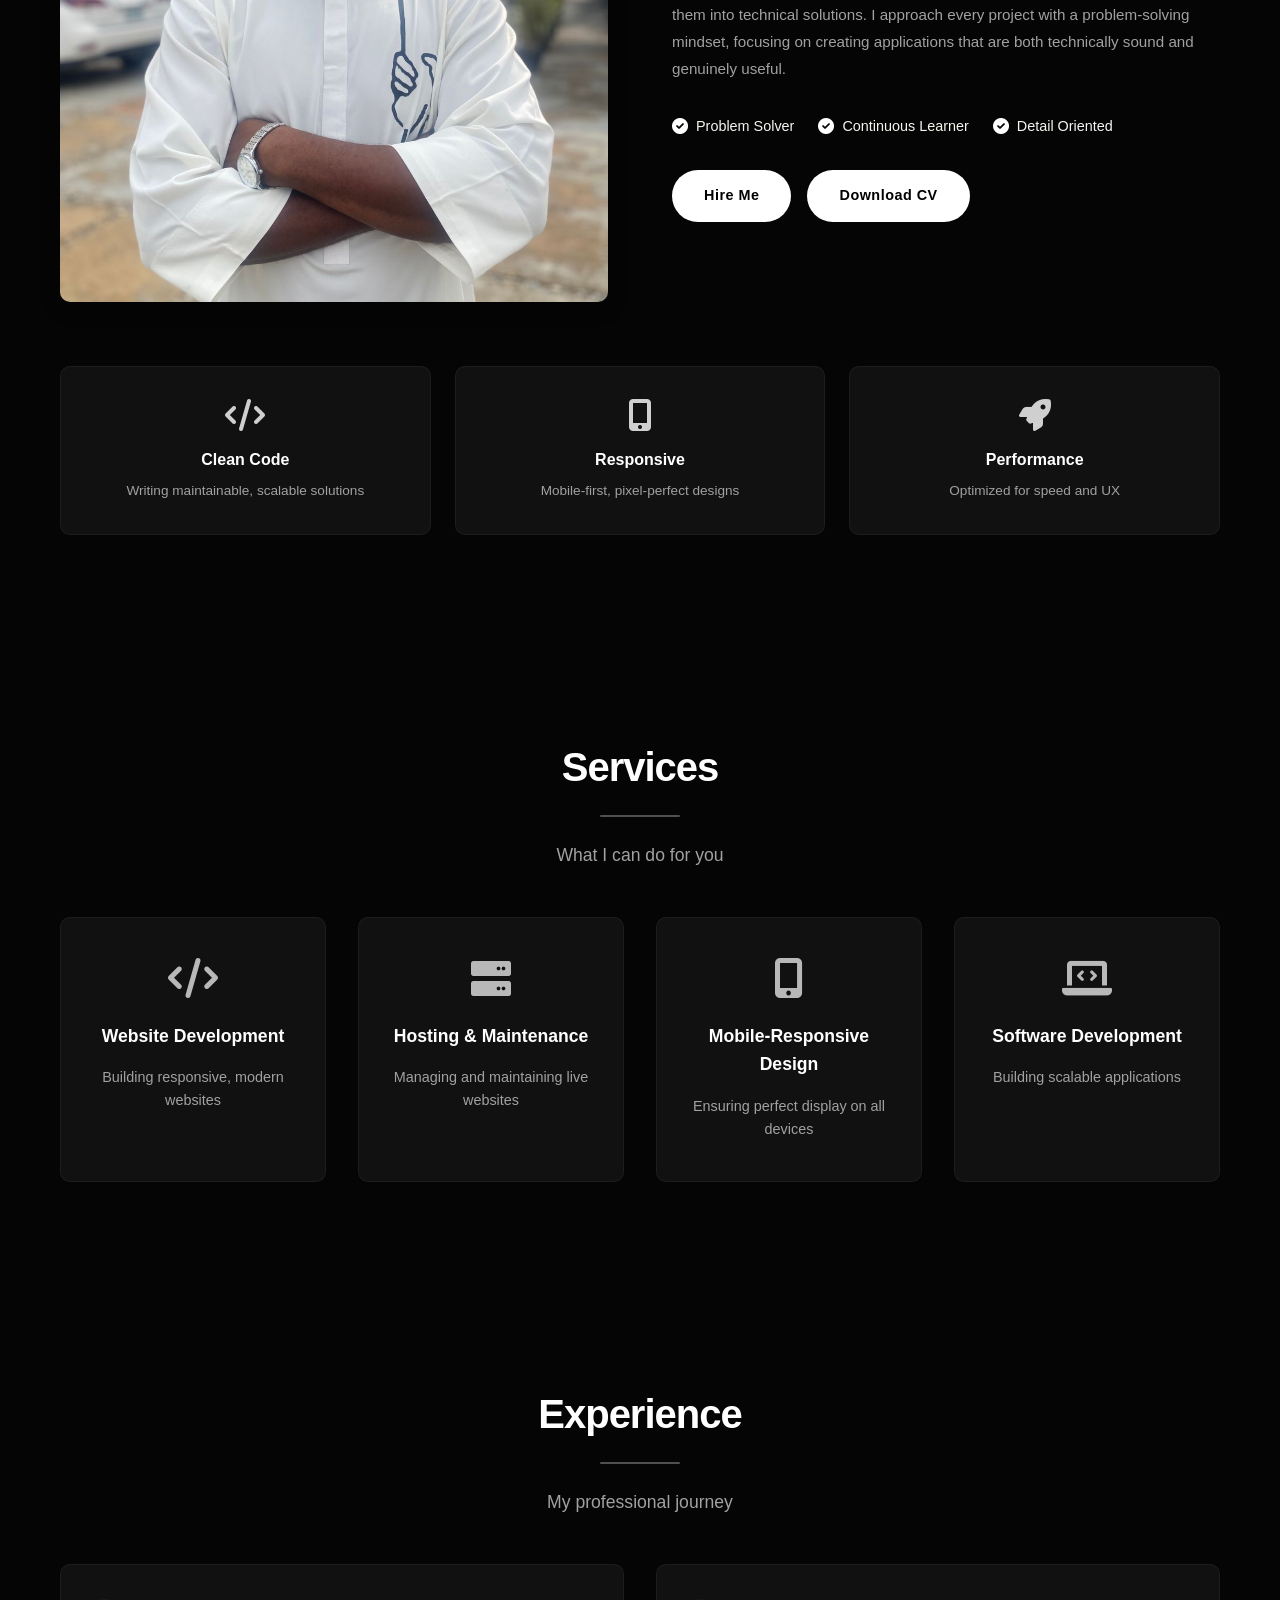
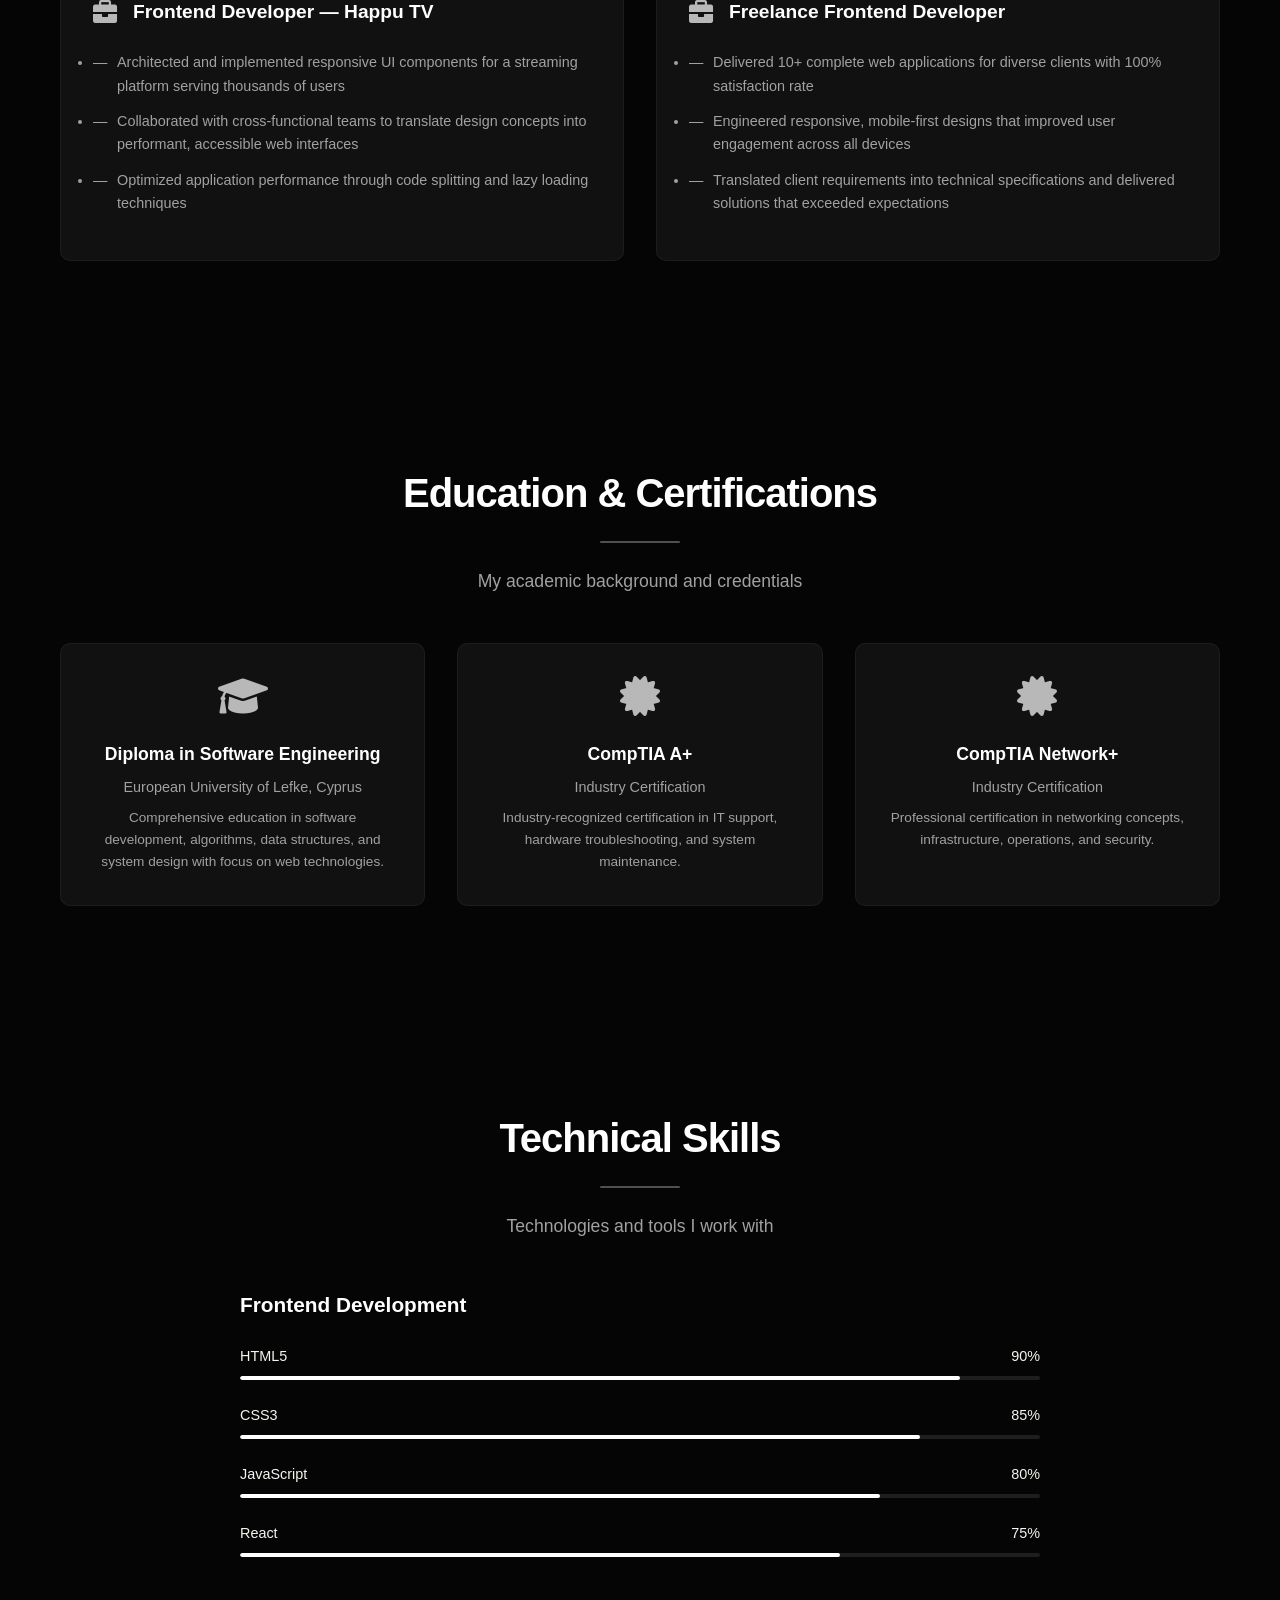
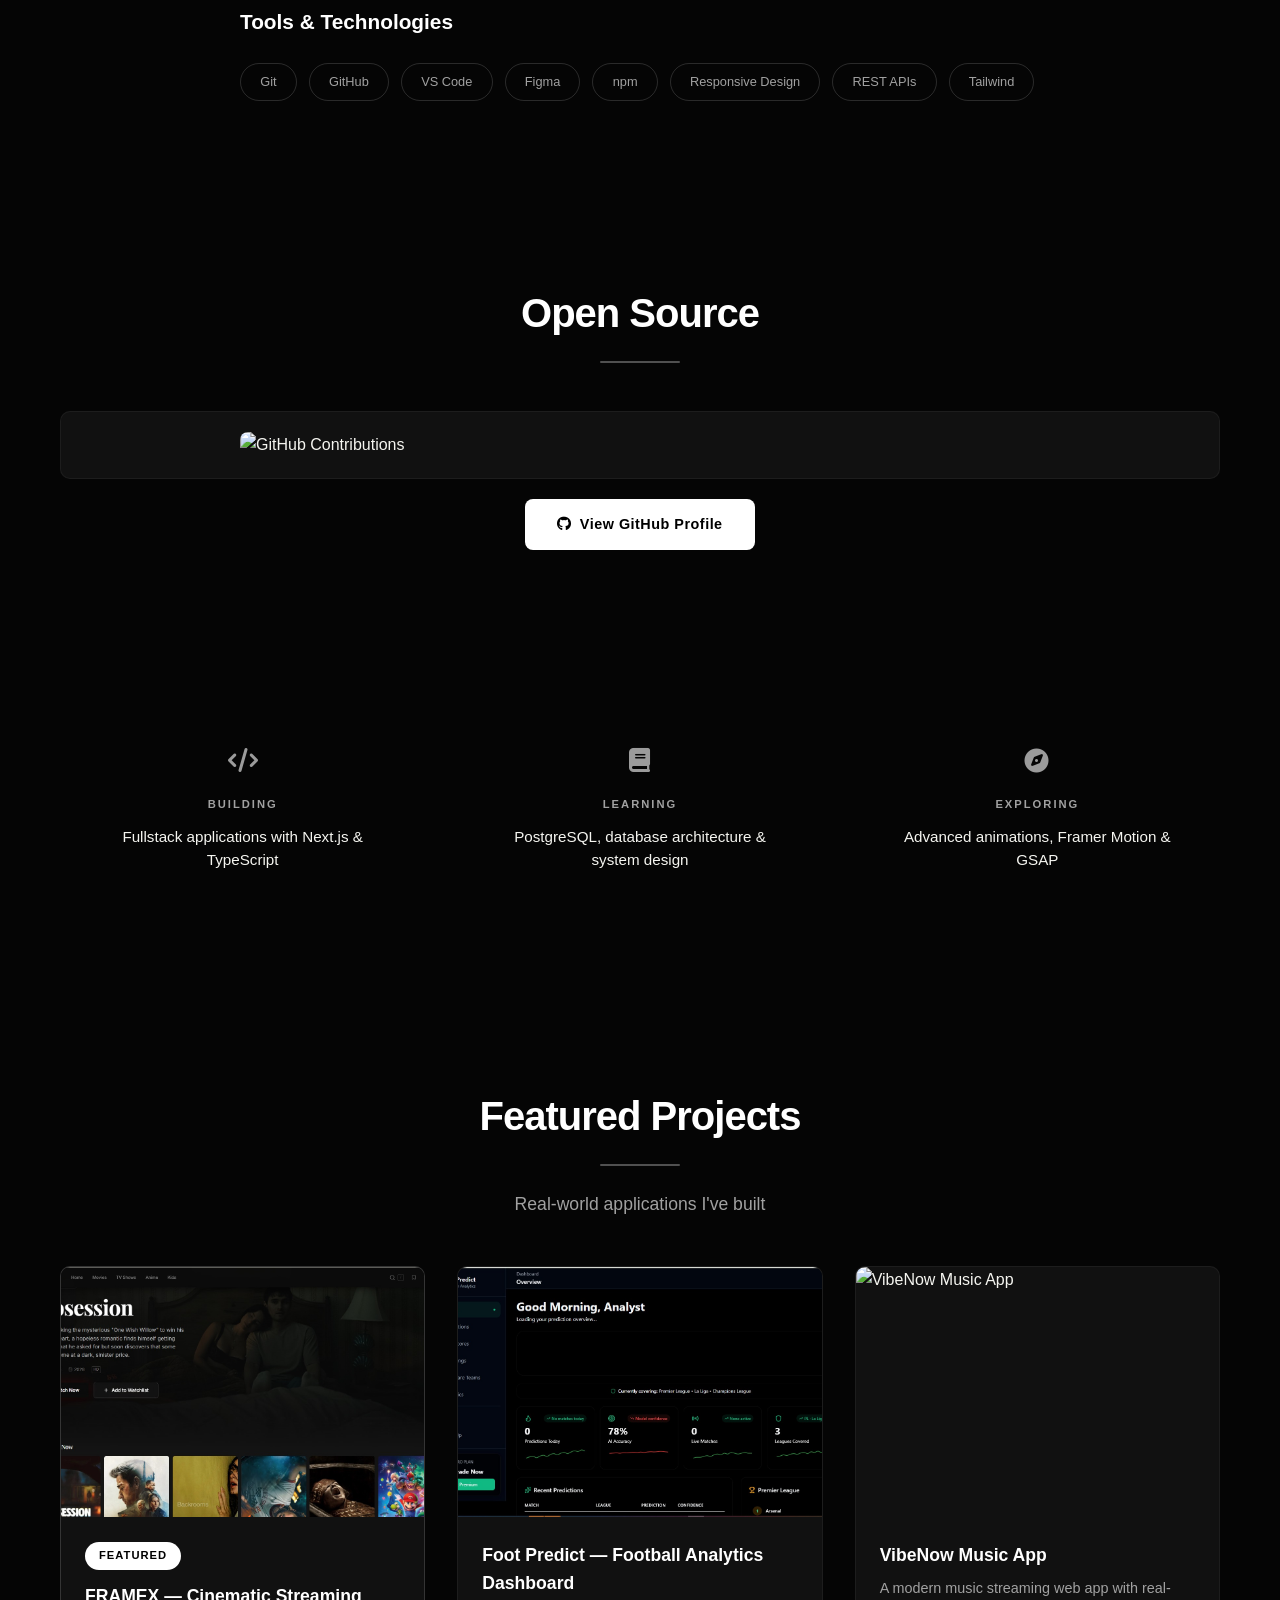
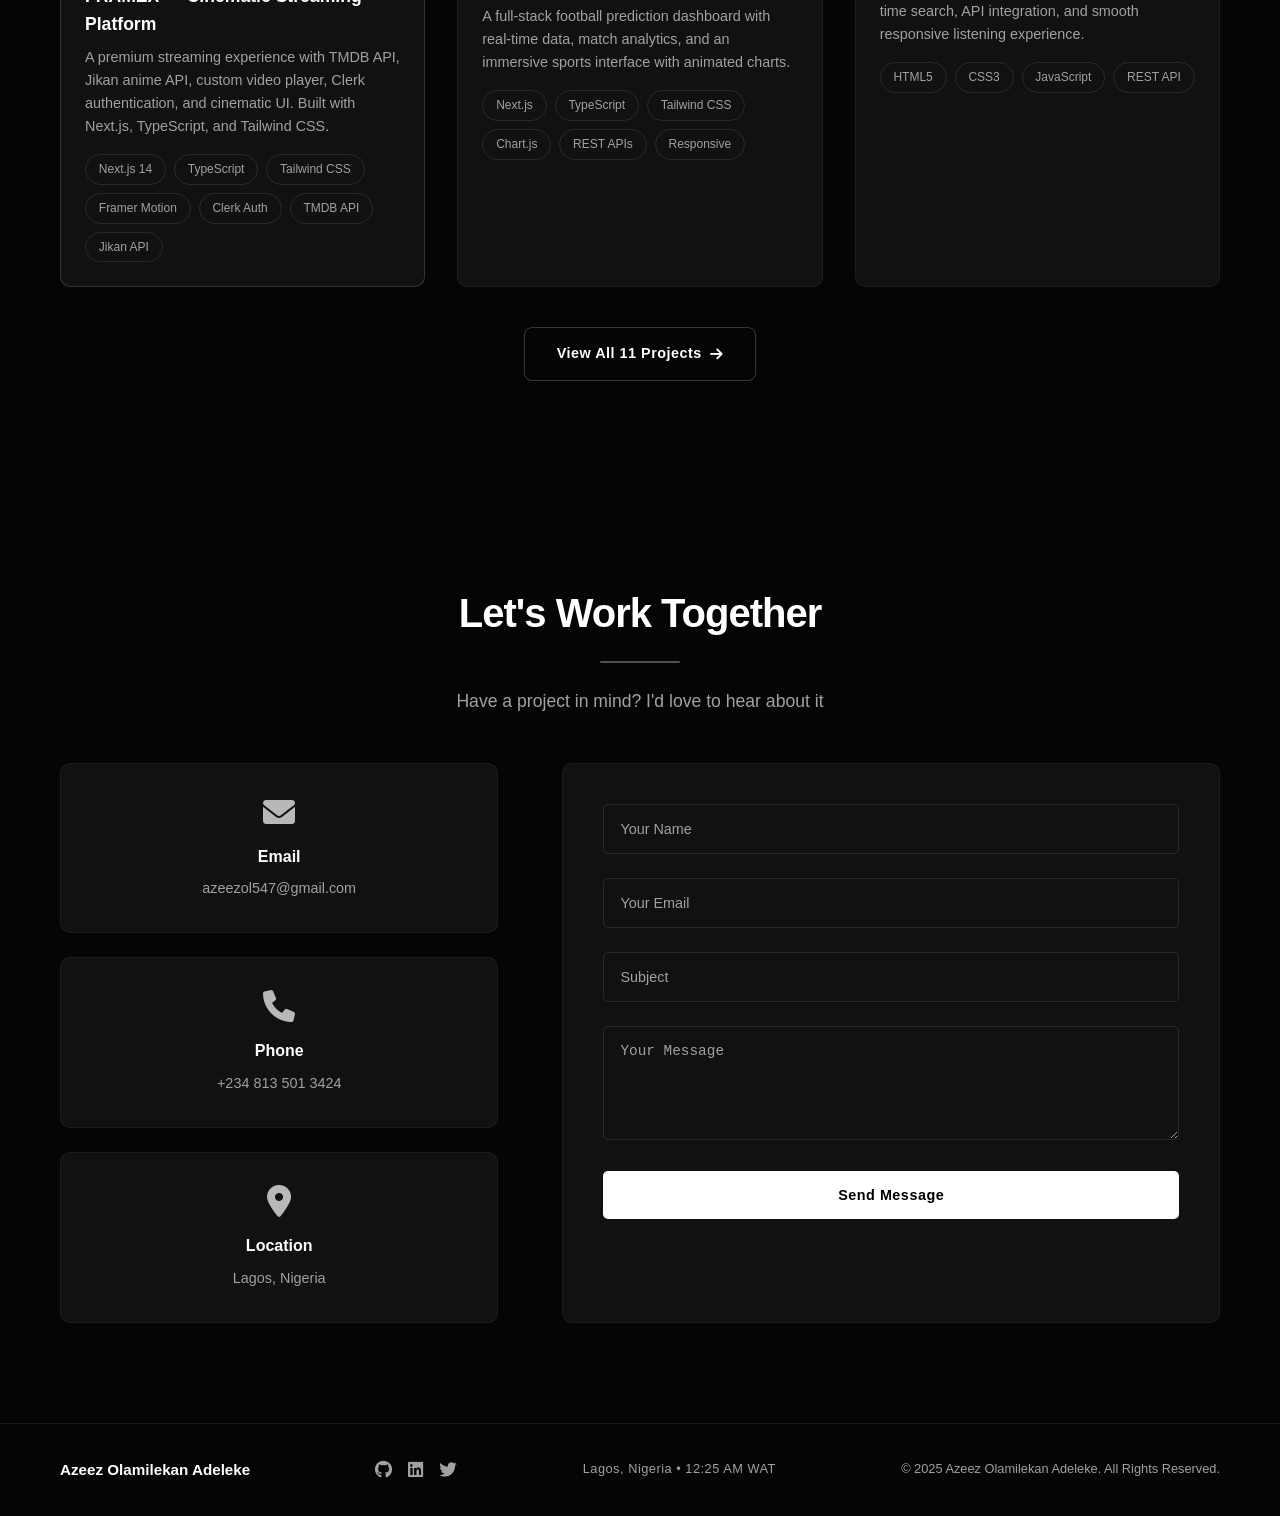
==== commit 9f6c0af0: "Final polish: cursor desktop-only, loader, dark/light toggle, responsive fixes" ====
--- a/index.html
+++ b/index.html
@@ -278,7 +278,7 @@
             <div class="projects-grid">
                 <div class="project-card featured">
                     <div class="project-image">
-                        <img src="./Images/framex-preview.jpg" alt="FRAMEX Streaming Platform">
+                        <img src="./screenshots/Framex.png" alt="FRAMEX Streaming Platform">
                         <div class="project-overlay">
                             <div class="project-links">
                                 <a href="https://framex-five.vercel.app/" target="_blank" class="project-link"><i class="fas fa-eye"></i> Live Demo</a>
@@ -297,7 +297,7 @@
                 </div>
                 <div class="project-card">
                     <div class="project-image">
-                        <img src="./Images/footpredict-preview.jpg" alt="Foot Predict Dashboard">
+                        <img src="./screenshots/Foot-predict.png" alt="Foot Predict Dashboard">
                         <div class="project-overlay">
                             <div class="project-links">
                                 <a href="https://foot-predict-4lp9.vercel.app/" target="_blank" class="project-link"><i class="fas fa-eye"></i> Live Demo</a>
--- a/style.css
+++ b/style.css
@@ -113,9 +113,6 @@
 /* ============================================
    NAVIGATION
    ============================================ */
-/* ============================================
-   NAVIGATION
-   ============================================ */
 .navbar {
     position: fixed;
     top: 0;
@@ -215,6 +212,7 @@
 [data-theme="light"] .theme-toggle .fa-sun::before {
     content: "\f186";
 }
+
 /* ============================================
    HERO SECTION
    ============================================ */
@@ -406,6 +404,7 @@
     font-weight: 400 !important;
     letter-spacing: 0 !important;
 }
+
 /* ============================================
    ABOUT
    ============================================ */
@@ -1149,53 +1148,62 @@
     font-size: 0.8rem;
     color: var(--text-muted);
 }
+
 .footer-time {
     color: var(--text-muted);
     font-size: 0.8rem;
     letter-spacing: 0.5px;
 }
-/* ============================================
-   CUSTOM CURSOR
-   ============================================ */
-.cursor-dot {
-    width: 6px;
-    height: 6px;
-    background: var(--white);
-    border-radius: 50%;
-    position: fixed;
-    pointer-events: none;
-    z-index: 9999;
-    transition: transform 0.1s ease;
-}
-
-.cursor-ring {
-    width: 32px;
-    height: 32px;
-    border: 1px solid rgba(255, 255, 255, 0.4);
-    border-radius: 50%;
-    position: fixed;
-    pointer-events: none;
-    z-index: 9998;
-    transition: transform 0.15s ease, width 0.3s ease, height 0.3s ease, border-color 0.3s ease;
-}
-
-.cursor-ring.hover {
-    width: 48px;
-    height: 48px;
-    border-color: var(--white);
-}
-
-.cursor-dot.hover {
-    transform: scale(0.5);
-}
-
-/* Hide default cursor */
-body {
-    cursor: none;
-}
-
-a, button, .btn, .project-card, .service-card, .experience-card, .education-card, .stat-card, .contact-card, input, textarea {
-    cursor: none;
+
+/* ============================================
+   CUSTOM CURSOR — Desktop Only
+   ============================================ */
+.cursor-dot, .cursor-ring {
+    display: none;
+}
+
+@media (hover: hover) and (pointer: fine) {
+    .cursor-dot {
+        display: block;
+        width: 6px;
+        height: 6px;
+        background: var(--white);
+        border-radius: 50%;
+        position: fixed;
+        pointer-events: none;
+        z-index: 9999;
+        transition: transform 0.1s ease;
+    }
+
+    .cursor-ring {
+        display: block;
+        width: 32px;
+        height: 32px;
+        border: 1px solid rgba(255, 255, 255, 0.4);
+        border-radius: 50%;
+        position: fixed;
+        pointer-events: none;
+        z-index: 9998;
+        transition: transform 0.15s ease, width 0.3s ease, height 0.3s ease, border-color 0.3s ease;
+    }
+
+    .cursor-ring.hover {
+        width: 48px;
+        height: 48px;
+        border-color: var(--white);
+    }
+
+    .cursor-dot.hover {
+        transform: scale(0.5);
+    }
+
+    body {
+        cursor: none;
+    }
+
+    a, button, .btn, .project-card, .service-card, .experience-card, .education-card, .stat-card, .contact-card, input, textarea {
+        cursor: none;
+    }
 }
 
 /* ============================================
@@ -1258,6 +1266,7 @@
     50% { width: 70%; }
     100% { width: 100%; }
 }
+
 /* ============================================
    BACK TO HOME BUTTON
    ============================================ */
@@ -1281,6 +1290,67 @@
     border-color: var(--white);
     color: var(--white);
 }
+
+/* ============================================
+   CURRENTLY
+   ============================================ */
+.currently {
+    padding: 80px 0;
+    background: var(--bg-dark);
+}
+
+.currently-grid {
+    display: grid;
+    grid-template-columns: repeat(auto-fit, minmax(250px, 1fr));
+    gap: 2rem;
+}
+
+.currently-item {
+    text-align: center;
+    padding: 2rem;
+}
+
+.currently-icon {
+    font-size: 1.5rem;
+    color: var(--white);
+    opacity: 0.6;
+    margin-bottom: 1rem;
+    display: block;
+}
+
+.currently-label {
+    display: block;
+    font-size: 0.7rem;
+    font-weight: 700;
+    text-transform: uppercase;
+    letter-spacing: 2px;
+    color: var(--text-muted);
+    margin-bottom: 0.75rem;
+}
+
+.currently-item p {
+    color: var(--text-light);
+    font-size: 0.95rem;
+    line-height: 1.5;
+}
+
+/* ============================================
+   GITHUB
+   ============================================ */
+.github-section {
+    padding: 80px 0;
+    background: var(--bg-dark);
+}
+
+.github-contributions {
+    display: flex;
+    justify-content: center;
+    padding: 20px;
+    background: var(--bg-card);
+    border-radius: 10px;
+    border: 1px solid rgba(255, 255, 255, 0.05);
+}
+
 /* ============================================
    RESPONSIVE
    ============================================ */
@@ -1321,7 +1391,7 @@
     }
 
     .nav-menu.active {
-        left: 0;
+                left: 0;
     }
 
     .hero-buttons {
@@ -1382,61 +1452,4 @@
         font-size: 2rem;
     }
 }
-/* ============================================
-   CURRENTLY
-   ============================================ */
-.currently {
-    padding: 80px 0;
-    background: var(--bg-dark);
-}
-
-.currently-grid {
-    display: grid;
-    grid-template-columns: repeat(auto-fit, minmax(250px, 1fr));
-    gap: 2rem;
-}
-
-.currently-item {
-    text-align: center;
-    padding: 2rem;
-}
-
-.currently-icon {
-    font-size: 1.5rem;
-    color: var(--white);
-    opacity: 0.6;
-    margin-bottom: 1rem;
-    display: block;
-}
-
-.currently-label {
-    display: block;
-    font-size: 0.7rem;
-    font-weight: 700;
-    text-transform: uppercase;
-    letter-spacing: 2px;
-    color: var(--text-muted);
-    margin-bottom: 0.75rem;
-}
-
-.currently-item p {
-    color: var(--text-light);
-    font-size: 0.95rem;
-    line-height: 1.5;
-}
-/* ============================================
-   GITHUB
-   ============================================ */
-.github-section {
-    padding: 80px 0;
-    background: var(--bg-dark);
-}
-
-.github-contributions {
-    display: flex;
-    justify-content: center;
-    padding: 20px;
-    background: var(--bg-card);
-    border-radius: 10px;
-    border: 1px solid rgba(255, 255, 255, 0.05);
-}+       
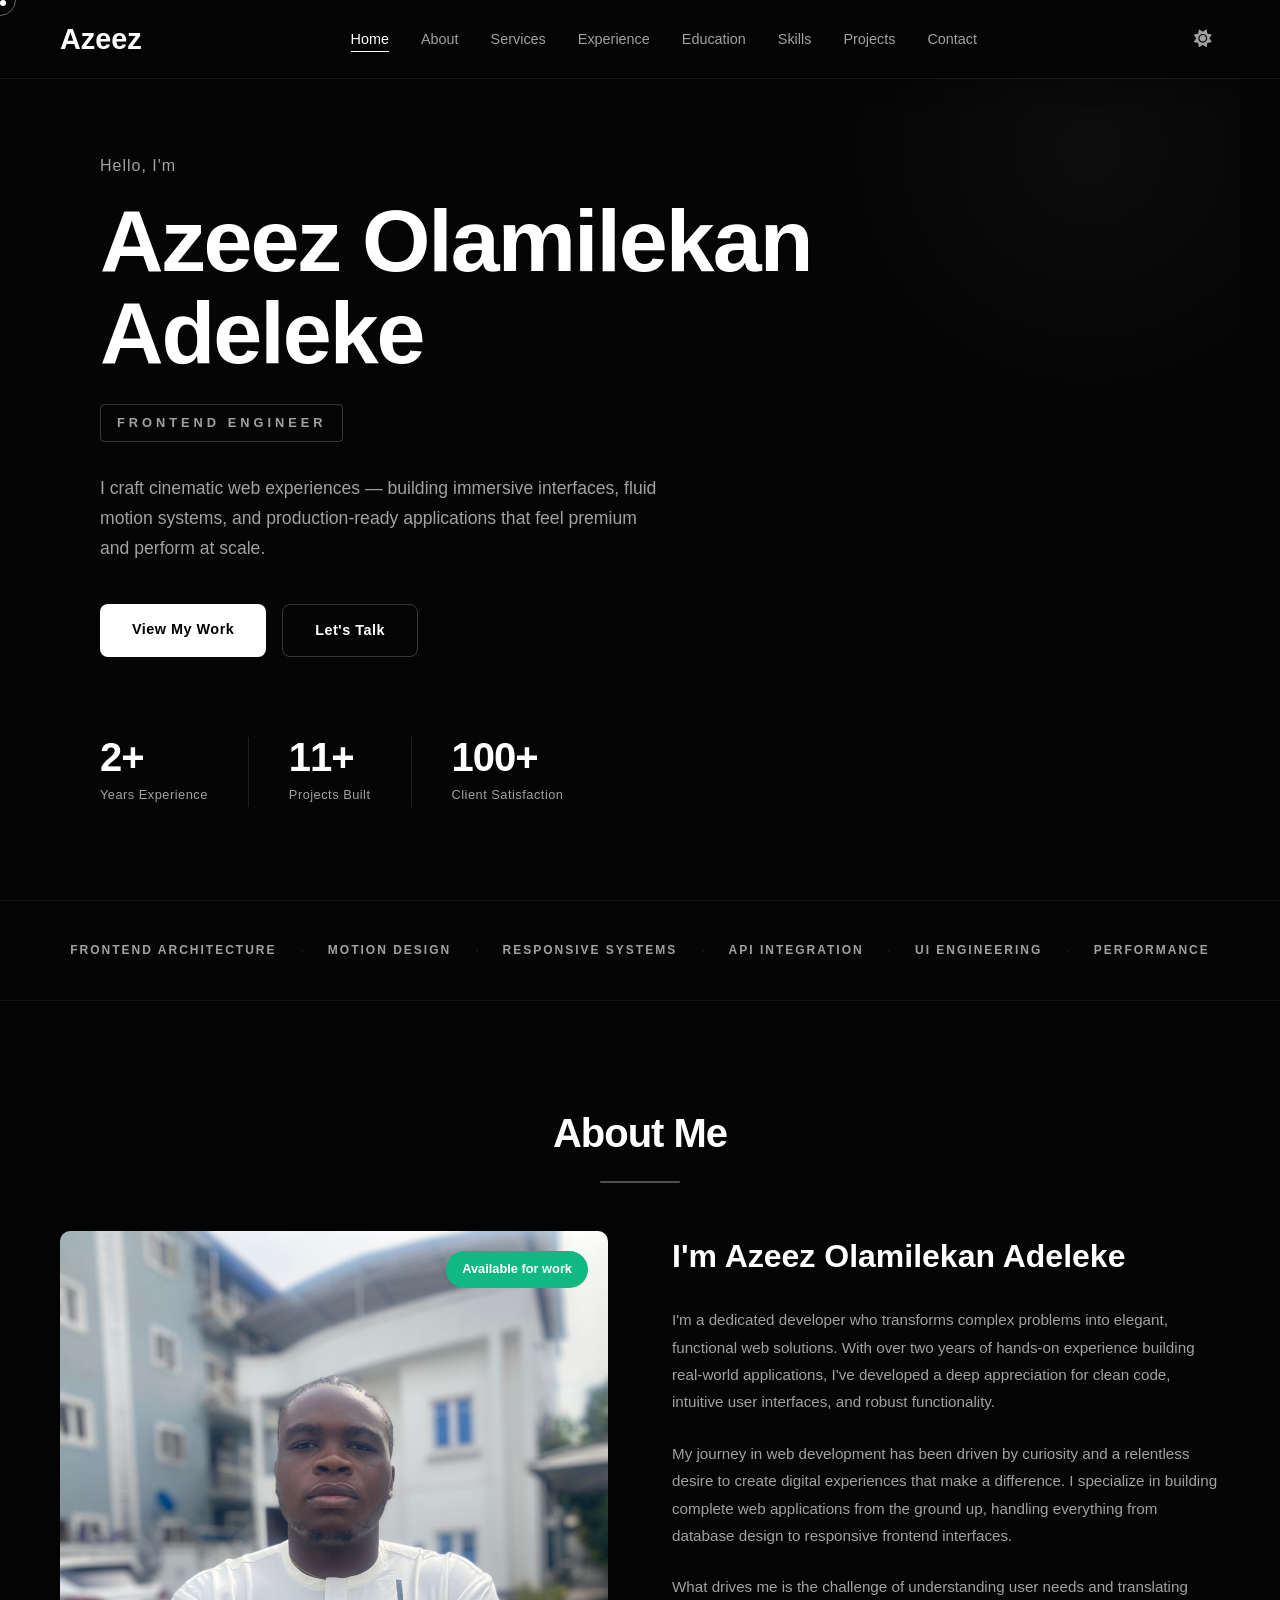
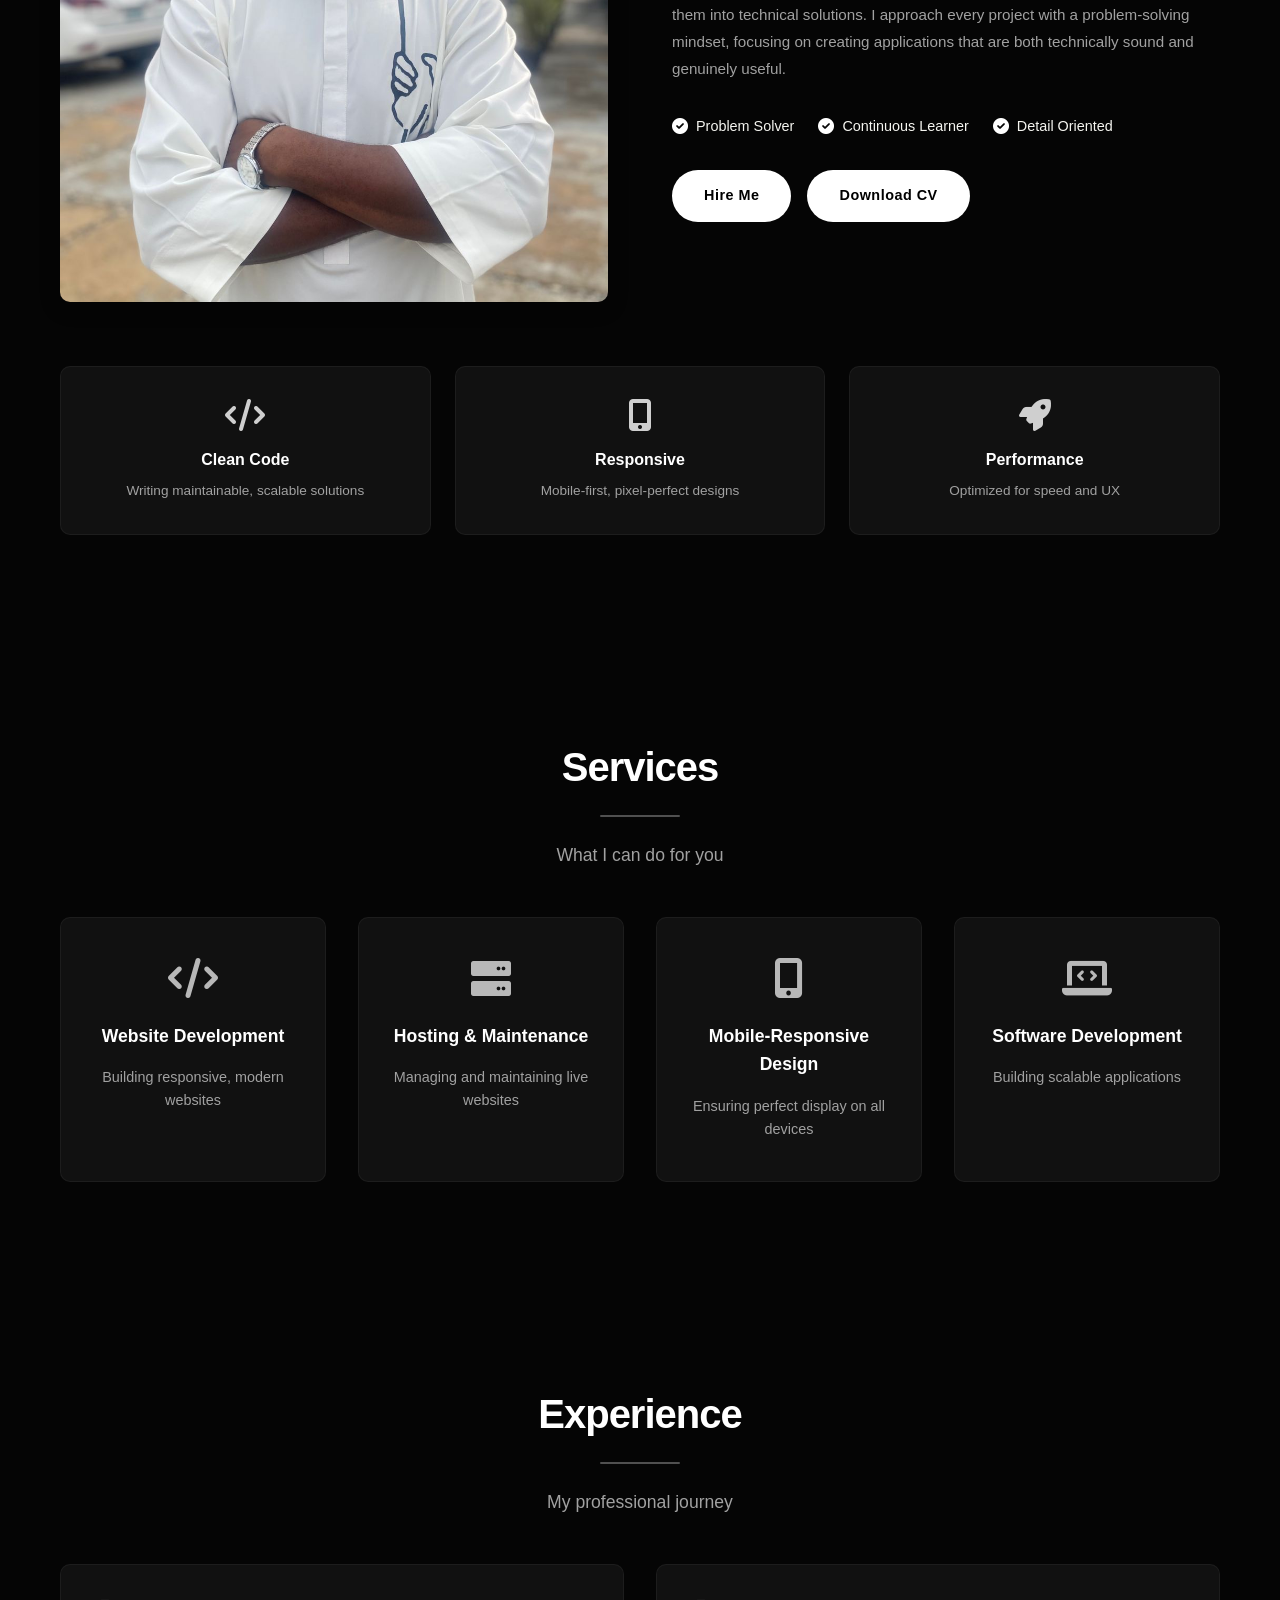
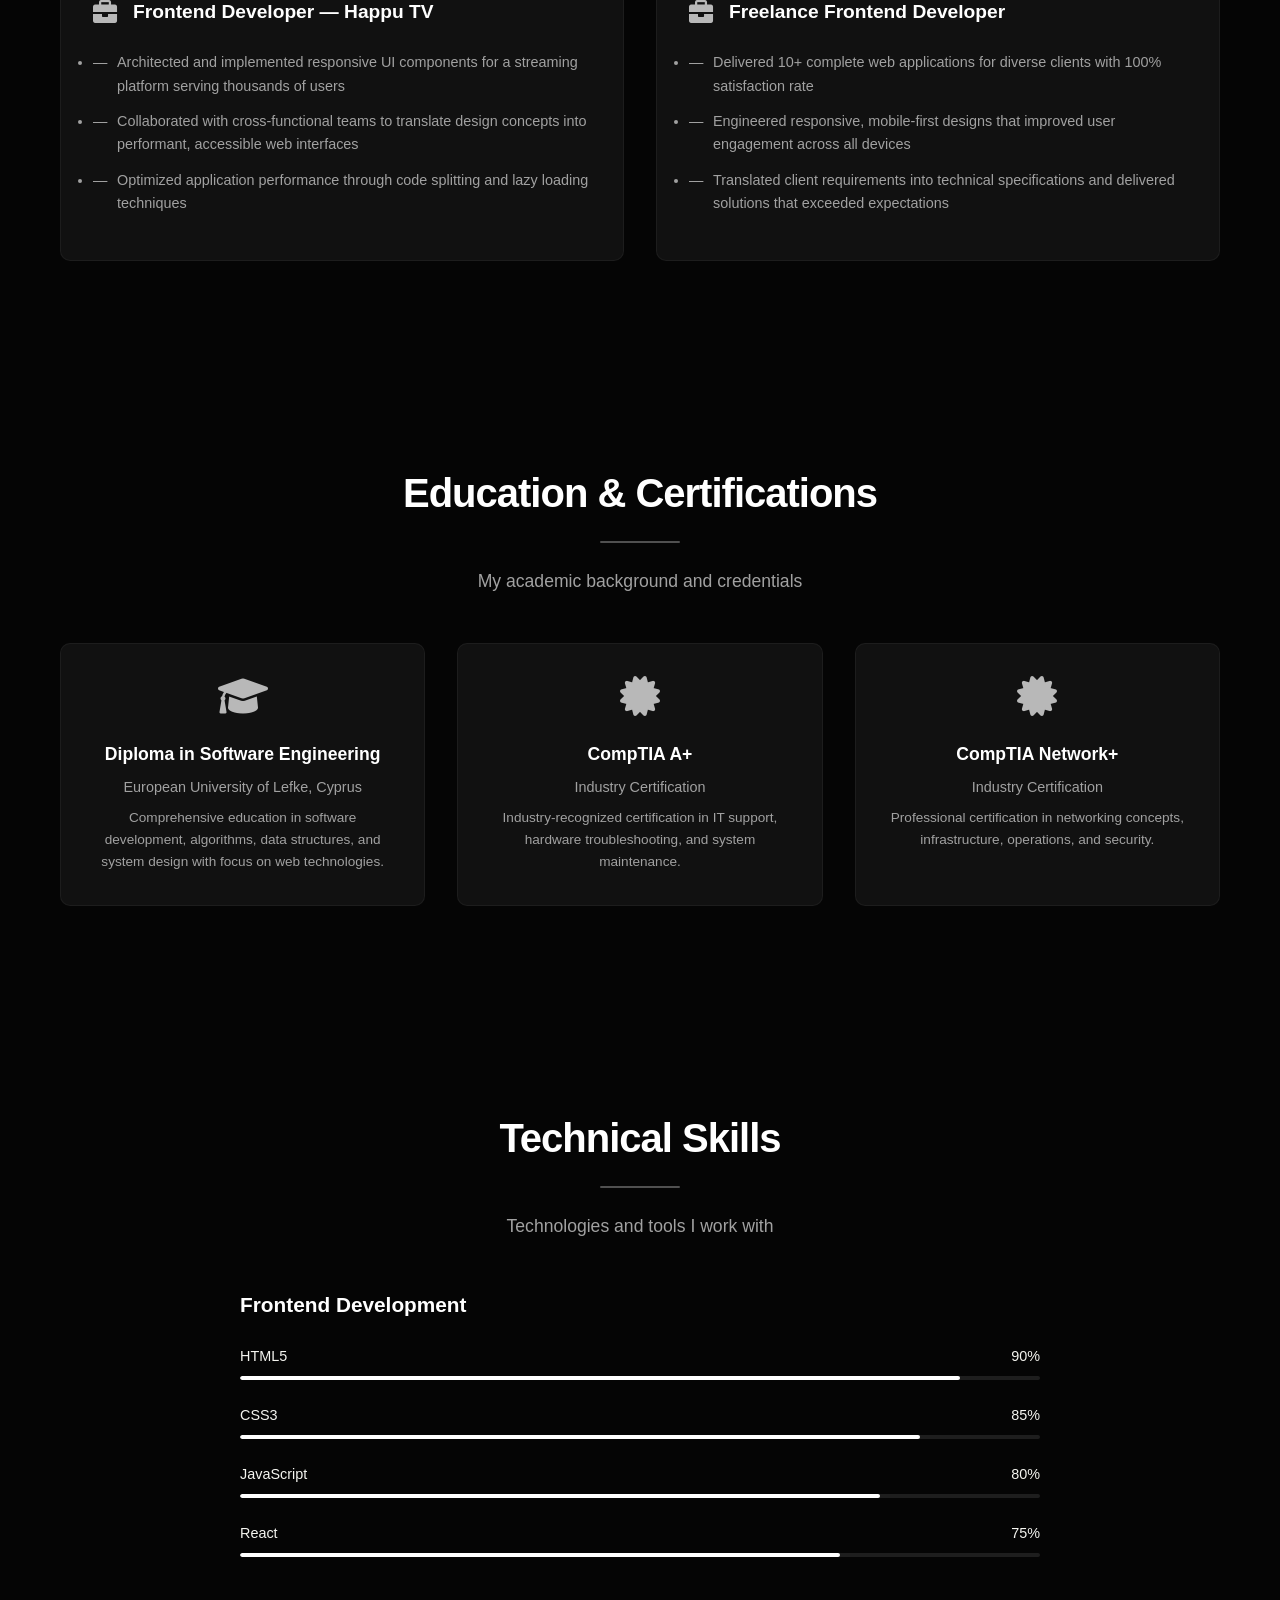
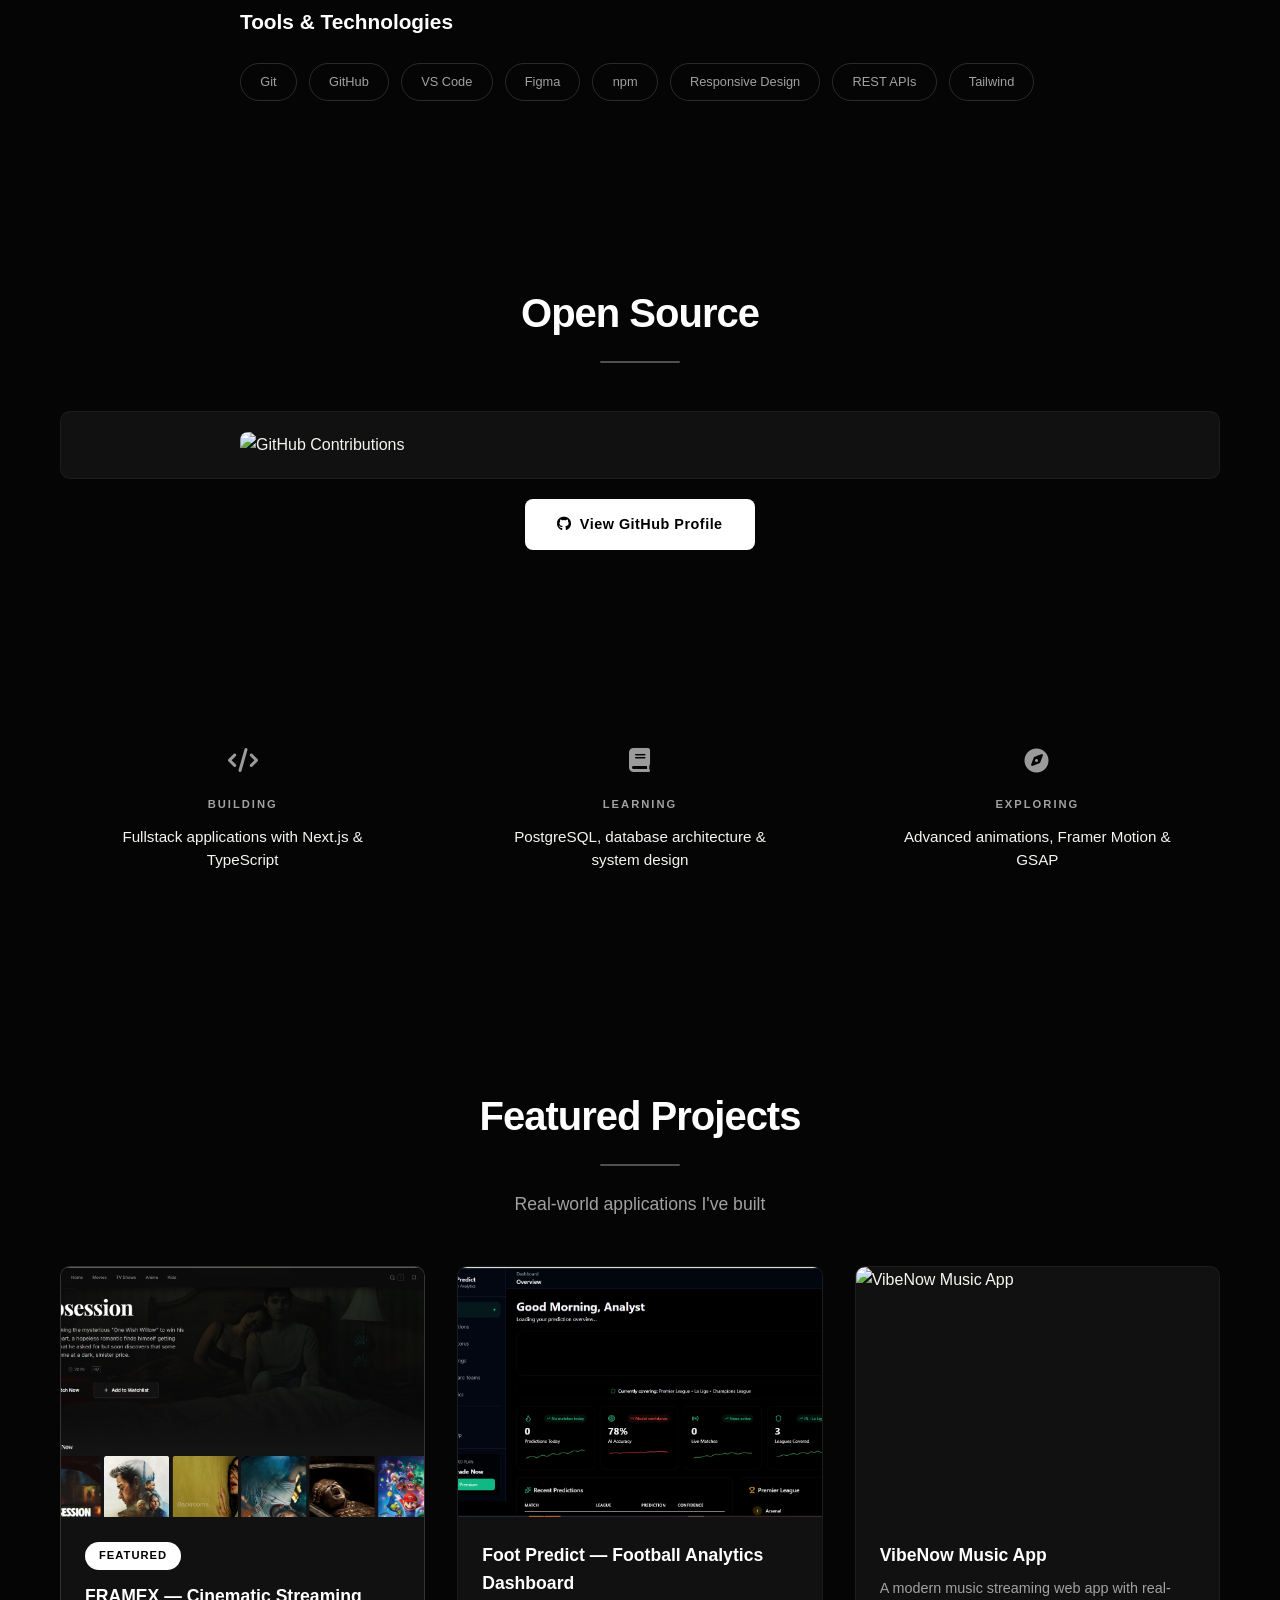
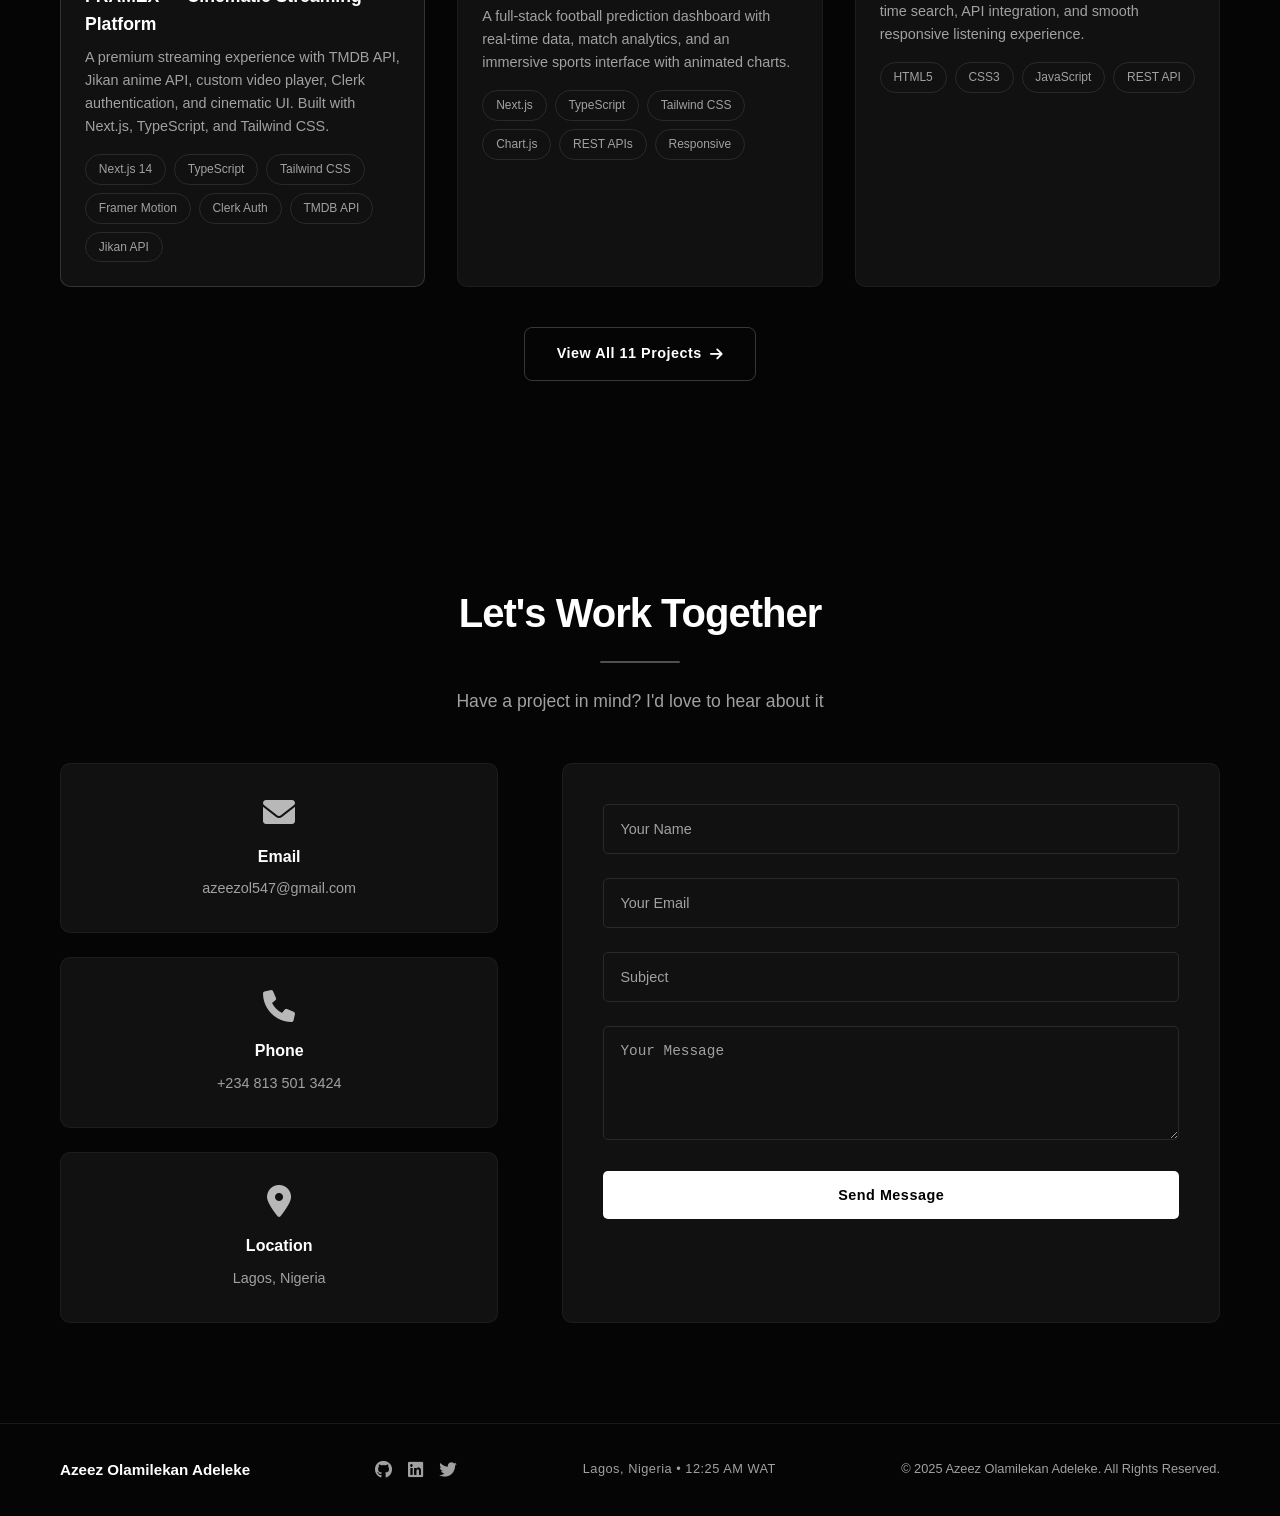
==== commit 8ee34e2d: "Add 3D scroll build animation to sections" ====
--- a/index.html
+++ b/index.html
@@ -8,11 +8,11 @@
     <link rel="stylesheet" href="https://cdnjs.cloudflare.com/ajax/libs/font-awesome/6.0.0/css/all.min.css">
 </head>
 <body>
-    
+
     <!-- Custom Cursor -->
     <div class="cursor-dot"></div>
     <div class="cursor-ring"></div>
-    
+
     <!-- Page Loader -->
     <div class="loader">
         <div class="loader-content">
@@ -83,7 +83,7 @@
     </section>
 
     <!-- ========== SKILLS STRIP ========== -->
-    <section class="skills-strip">
+    <section class="skills-strip build-in">
         <div class="skills-strip-inner">
             <span>Frontend Architecture</span><span class="strip-divider">·</span>
             <span>Motion Design</span><span class="strip-divider">·</span>
@@ -95,7 +95,7 @@
     </section>
 
     <!-- ========== ABOUT ========== -->
-    <section id="about" class="about">
+    <section id="about" class="about build-in">
         <div class="container">
             <div class="section-header">
                 <h2>About Me</h2>
@@ -133,7 +133,7 @@
     </section>
 
     <!-- ========== SERVICES ========== -->
-    <section id="services" class="services">
+    <section id="services" class="services build-in">
         <div class="container">
             <div class="section-header">
                 <h2>Services</h2>
@@ -150,7 +150,7 @@
     </section>
 
     <!-- ========== EXPERIENCE ========== -->
-    <section id="experience" class="experience">
+    <section id="experience" class="experience build-in">
         <div class="container">
             <div class="section-header">
                 <h2>Experience</h2>
@@ -179,7 +179,7 @@
     </section>
 
     <!-- ========== EDUCATION ========== -->
-    <section id="education" class="education">
+    <section id="education" class="education build-in">
         <div class="container">
             <div class="section-header">
                 <h2>Education & Certifications</h2>
@@ -193,10 +193,9 @@
             </div>
         </div>
     </section>
-   
 
     <!-- ========== SKILLS ========== -->
-    <section id="skills" class="skills">
+    <section id="skills" class="skills build-in">
         <div class="container">
             <div class="section-header">
                 <h2>Technical Skills</h2>
@@ -223,52 +222,54 @@
             </div>
         </div>
     </section>
+
     <!-- ========== GITHUB ========== -->
-<section class="github-section">
-    <div class="container">
-        <div class="section-header">
-            <h2>Open Source</h2>
-            <div class="section-line"></div>
-        </div>
-        <div class="github-contributions">
-            <img 
-                src="https://ghchart.rshah.org/Zayk22" 
-                alt="GitHub Contributions" 
-                style="width: 100%; max-width: 800px; border-radius: 8px;"
-            />
-        </div>
-        <div style="text-align: center; margin-top: 20px;">
-            <a href="https://github.com/Zayk22" target="_blank" class="btn btn-primary" style="display: inline-flex; align-items: center; gap: 8px;">
-                <i class="fab fa-github"></i> View GitHub Profile
-            </a>
-        </div>
-    </div>
-</section>
+    <section class="github-section build-in">
+        <div class="container">
+            <div class="section-header">
+                <h2>Open Source</h2>
+                <div class="section-line"></div>
+            </div>
+            <div class="github-contributions">
+                <img 
+                    src="https://ghchart.rshah.org/Zayk22" 
+                    alt="GitHub Contributions" 
+                    style="width: 100%; max-width: 800px; border-radius: 8px;"
+                />
+            </div>
+            <div style="text-align: center; margin-top: 20px;">
+                <a href="https://github.com/Zayk22" target="_blank" class="btn btn-primary" style="display: inline-flex; align-items: center; gap: 8px;">
+                    <i class="fab fa-github"></i> View GitHub Profile
+                </a>
+            </div>
+        </div>
+    </section>
+
     <!-- ========== CURRENTLY ========== -->
-<section class="currently">
-    <div class="container">
-        <div class="currently-grid">
-            <div class="currently-item">
-                <span class="currently-icon"><i class="fas fa-code"></i></span>
-                <span class="currently-label">Building</span>
-                <p>Fullstack applications with Next.js & TypeScript</p>
-            </div>
-            <div class="currently-item">
-                <span class="currently-icon"><i class="fas fa-book"></i></span>
-                <span class="currently-label">Learning</span>
-                <p>PostgreSQL, database architecture & system design</p>
-            </div>
-            <div class="currently-item">
-                <span class="currently-icon"><i class="fas fa-compass"></i></span>
-                <span class="currently-label">Exploring</span>
-                <p>Advanced animations, Framer Motion & GSAP</p>
-            </div>
-        </div>
-    </div>
-</section>
+    <section class="currently build-in">
+        <div class="container">
+            <div class="currently-grid">
+                <div class="currently-item">
+                    <span class="currently-icon"><i class="fas fa-code"></i></span>
+                    <span class="currently-label">Building</span>
+                    <p>Fullstack applications with Next.js & TypeScript</p>
+                </div>
+                <div class="currently-item">
+                    <span class="currently-icon"><i class="fas fa-book"></i></span>
+                    <span class="currently-label">Learning</span>
+                    <p>PostgreSQL, database architecture & system design</p>
+                </div>
+                <div class="currently-item">
+                    <span class="currently-icon"><i class="fas fa-compass"></i></span>
+                    <span class="currently-label">Exploring</span>
+                    <p>Advanced animations, Framer Motion & GSAP</p>
+                </div>
+            </div>
+        </div>
+    </section>
 
     <!-- ========== PROJECTS ========== -->
-    <section id="projects" class="projects">
+    <section id="projects" class="projects build-in">
         <div class="container">
             <div class="section-header">
                 <h2>Featured Projects</h2>
@@ -339,7 +340,7 @@
     </section>
 
     <!-- ========== CONTACT ========== -->
-    <section id="contact" class="contact">
+    <section id="contact" class="contact build-in">
         <div class="container">
             <div class="section-header">
                 <h2>Let's Work Together</h2>
--- a/style.css
+++ b/style.css
@@ -1350,7 +1350,42 @@
     border-radius: 10px;
     border: 1px solid rgba(255, 255, 255, 0.05);
 }
-
+/* ============================================
+   3D SCROLL BUILD ANIMATION
+   ============================================ */
+.build-in {
+    /* Children start hidden and scattered */
+}
+
+.build-in > * {
+    opacity: 0;
+    transition: opacity 0.8s ease, transform 0.8s ease;
+}
+
+/* Different scatter directions for variety */
+.build-in > *:nth-child(odd) {
+    transform: translateX(-40px) rotateY(10deg);
+}
+
+.build-in > *:nth-child(even) {
+    transform: translateX(40px) rotateY(-10deg);
+}
+
+/* When section becomes visible, assemble */
+.build-in.visible > * {
+    opacity: 1;
+    transform: translateX(0) rotateY(0);
+}
+
+/* Stagger delays via JS will be applied inline, but we can add a default */
+.build-in.visible > *:nth-child(1) { transition-delay: 0.05s; }
+.build-in.visible > *:nth-child(2) { transition-delay: 0.1s; }
+.build-in.visible > *:nth-child(3) { transition-delay: 0.15s; }
+.build-in.visible > *:nth-child(4) { transition-delay: 0.2s; }
+.build-in.visible > *:nth-child(5) { transition-delay: 0.25s; }
+.build-in.visible > *:nth-child(6) { transition-delay: 0.3s; }
+.build-in.visible > *:nth-child(7) { transition-delay: 0.35s; }
+.build-in.visible > *:nth-child(8) { transition-delay: 0.4s; }
 /* ============================================
    RESPONSIVE
    ============================================ */
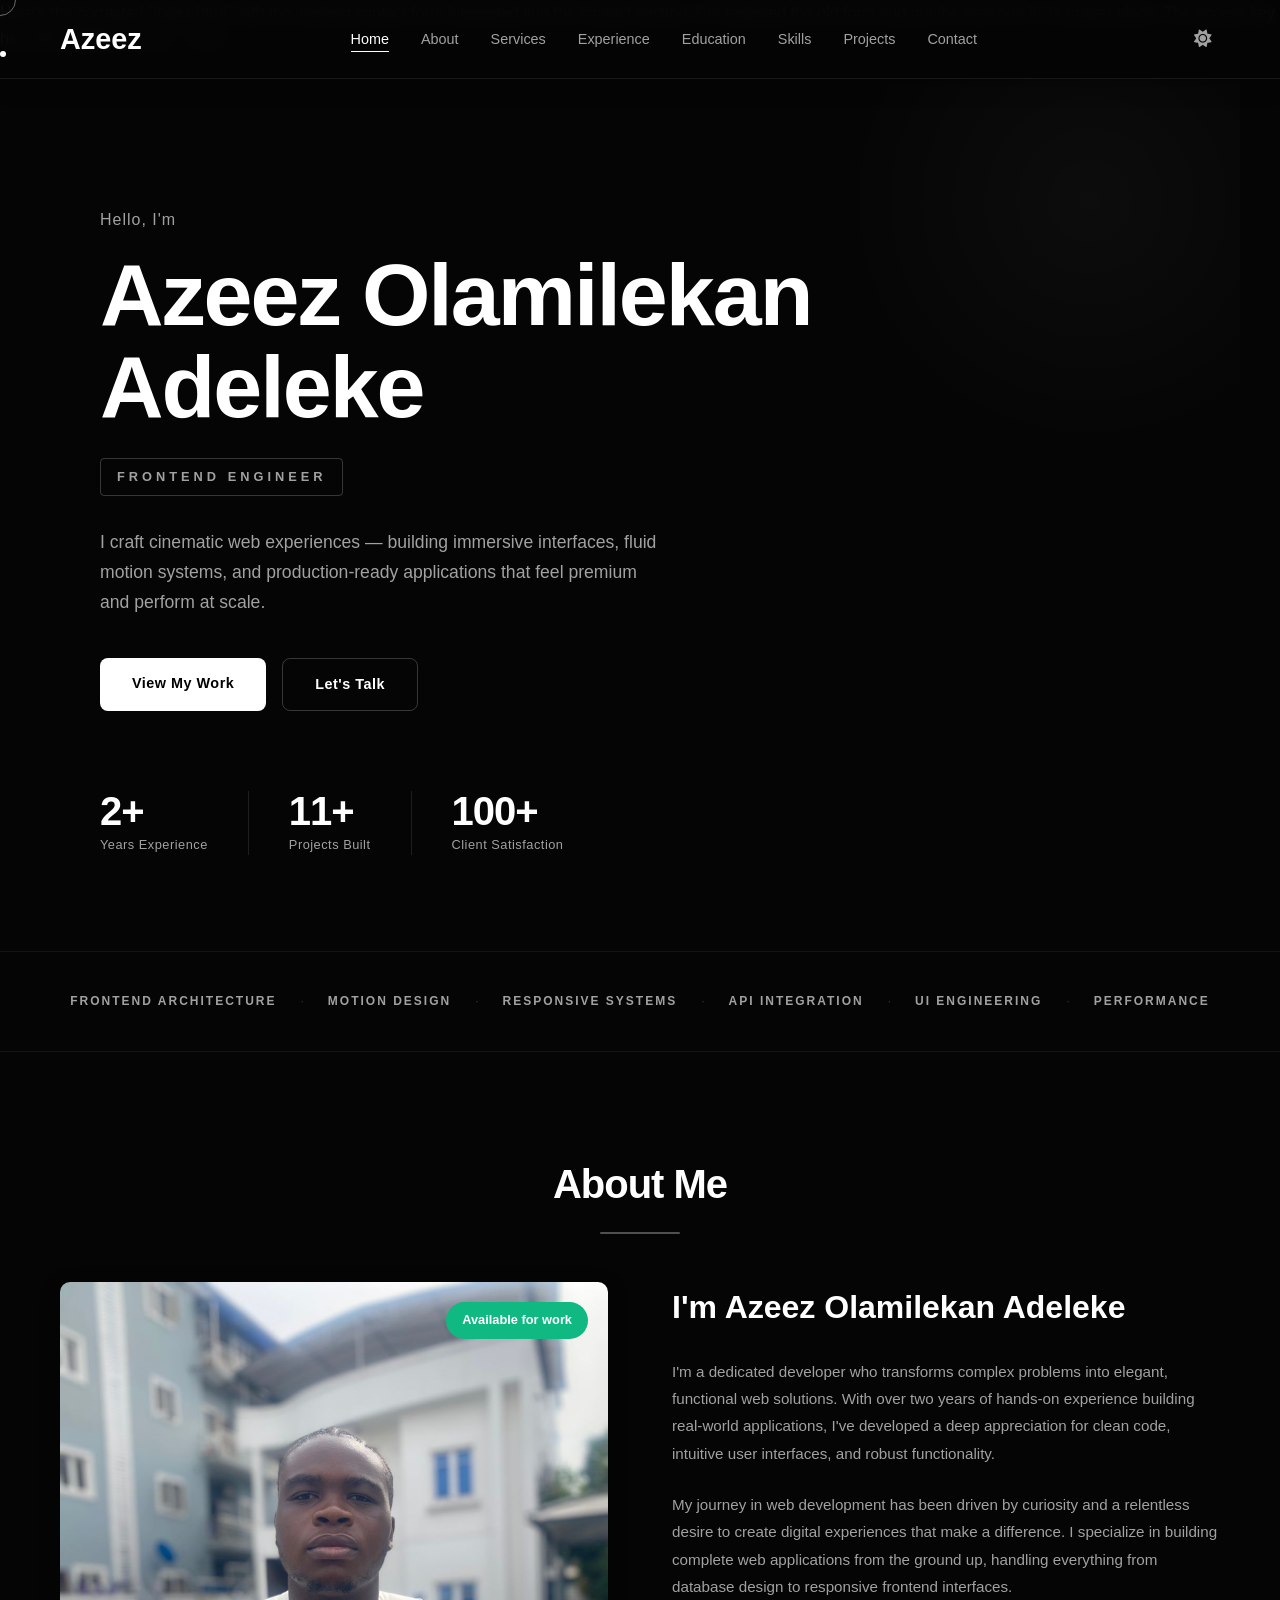
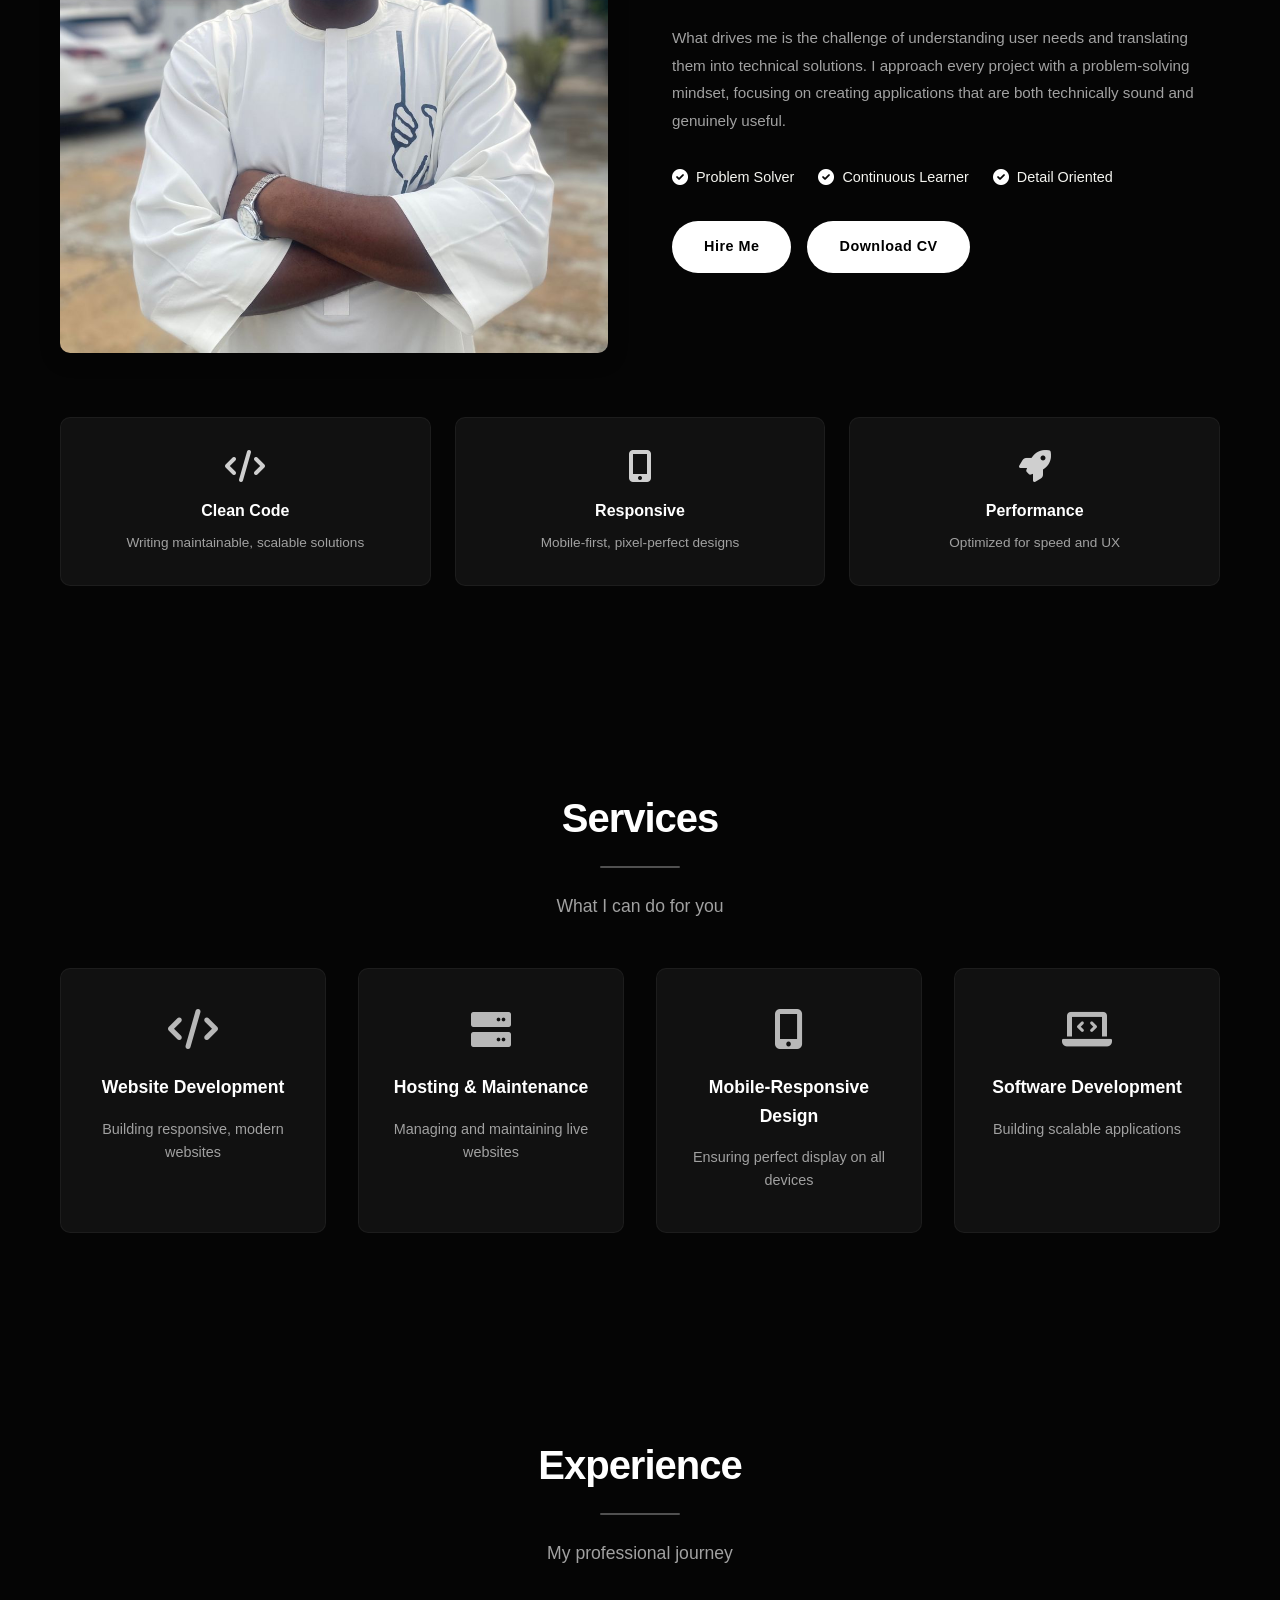
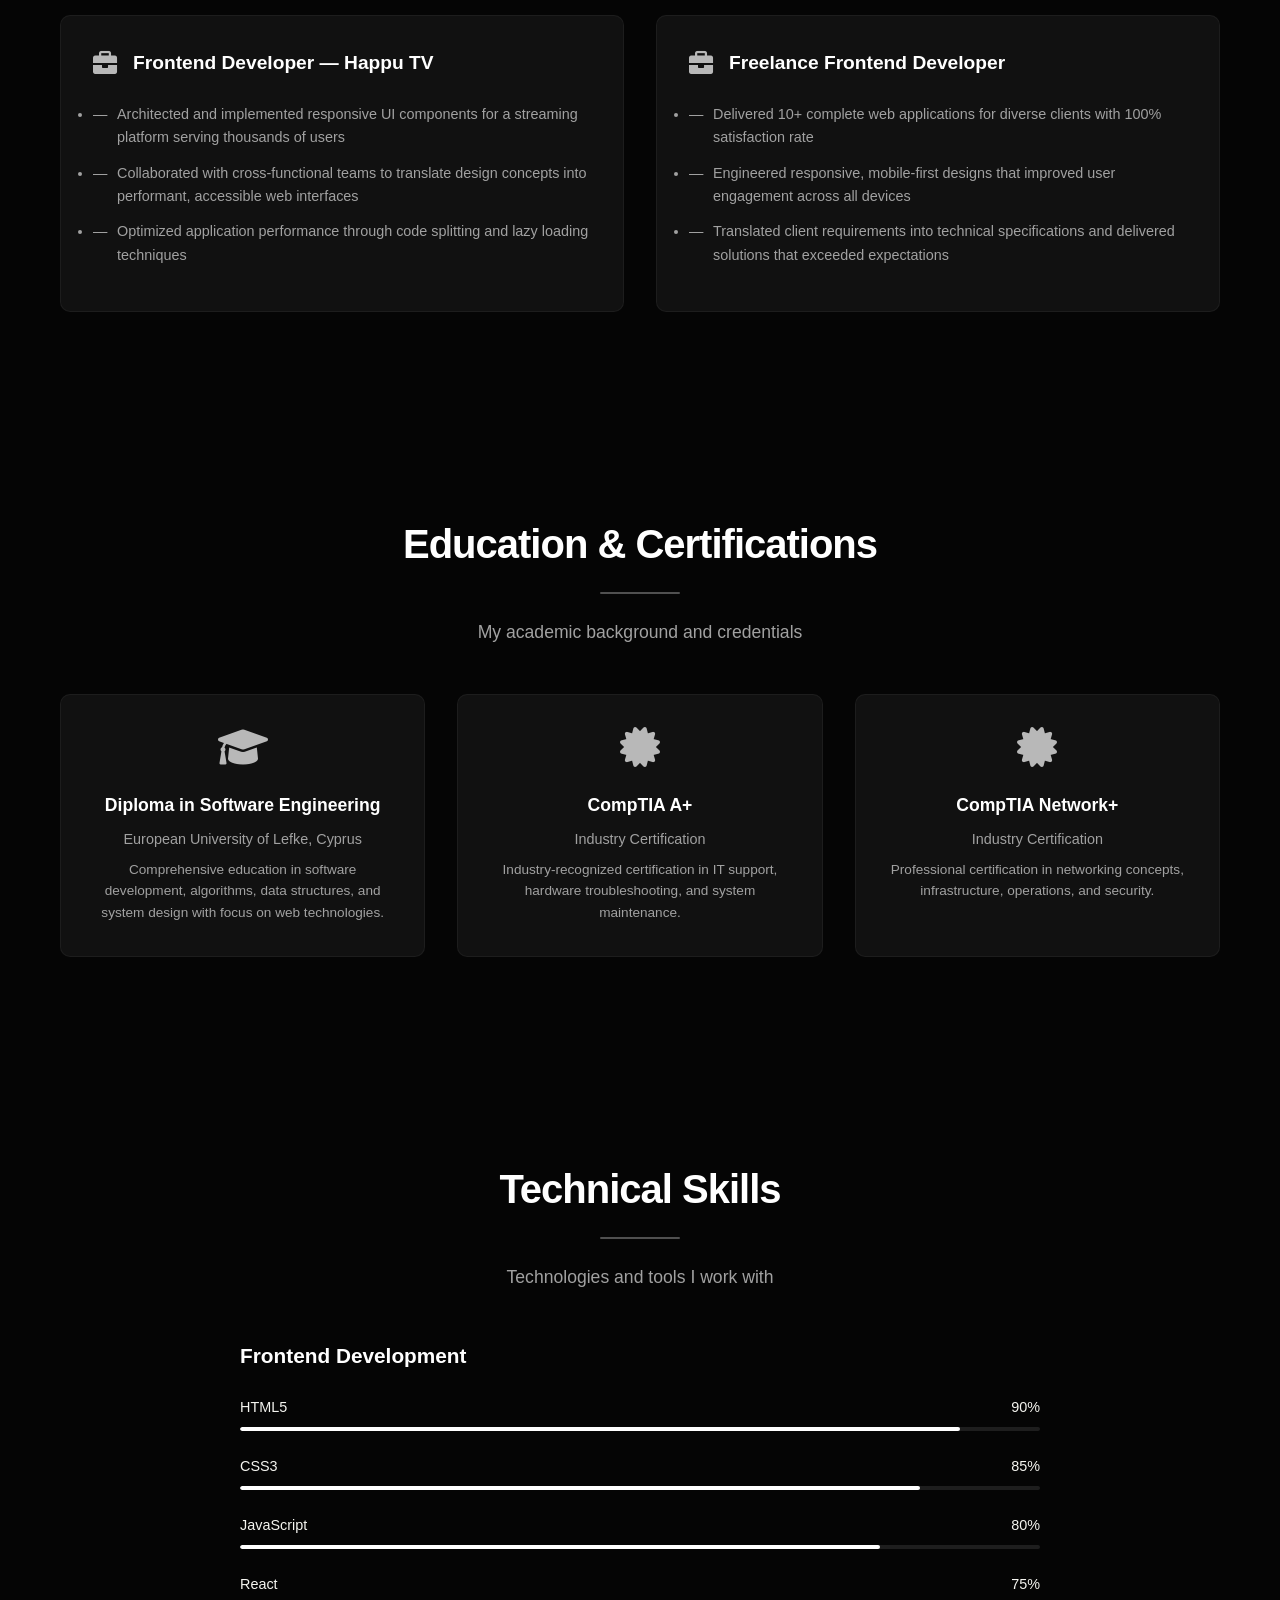
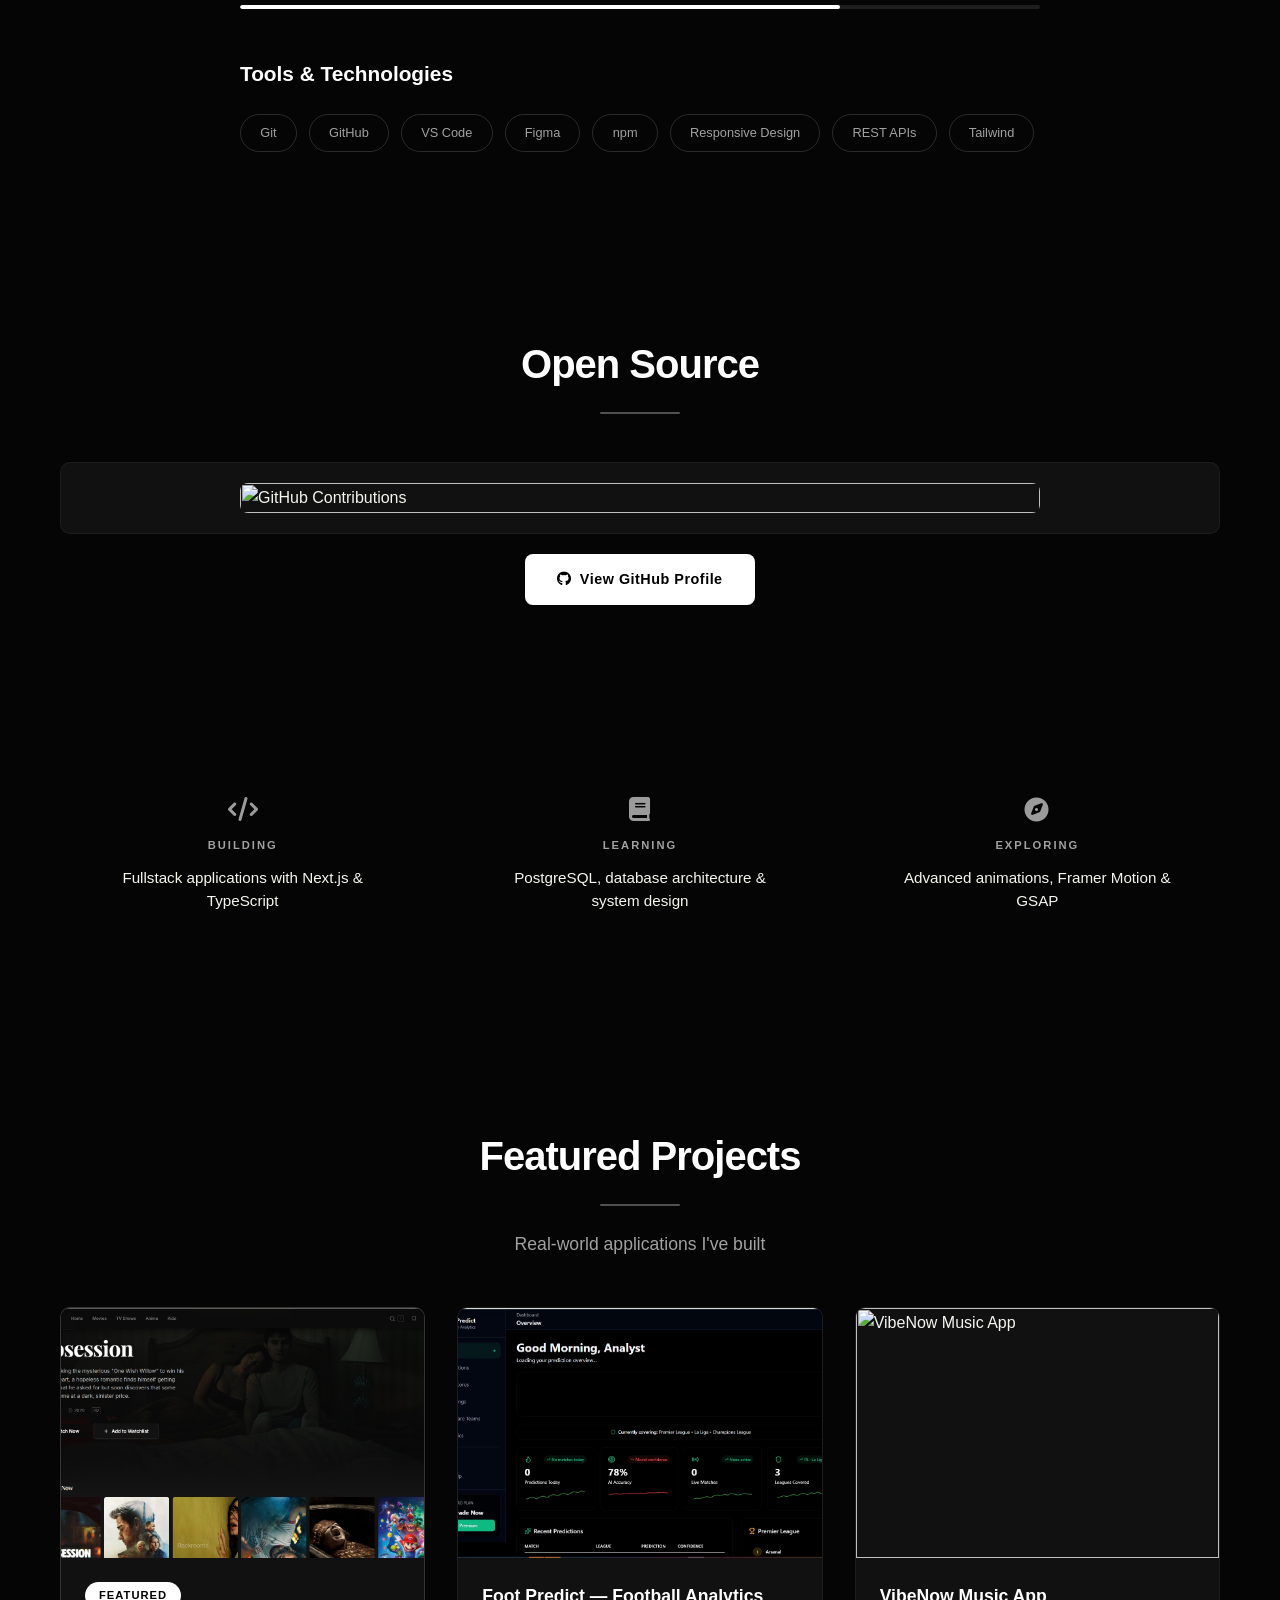
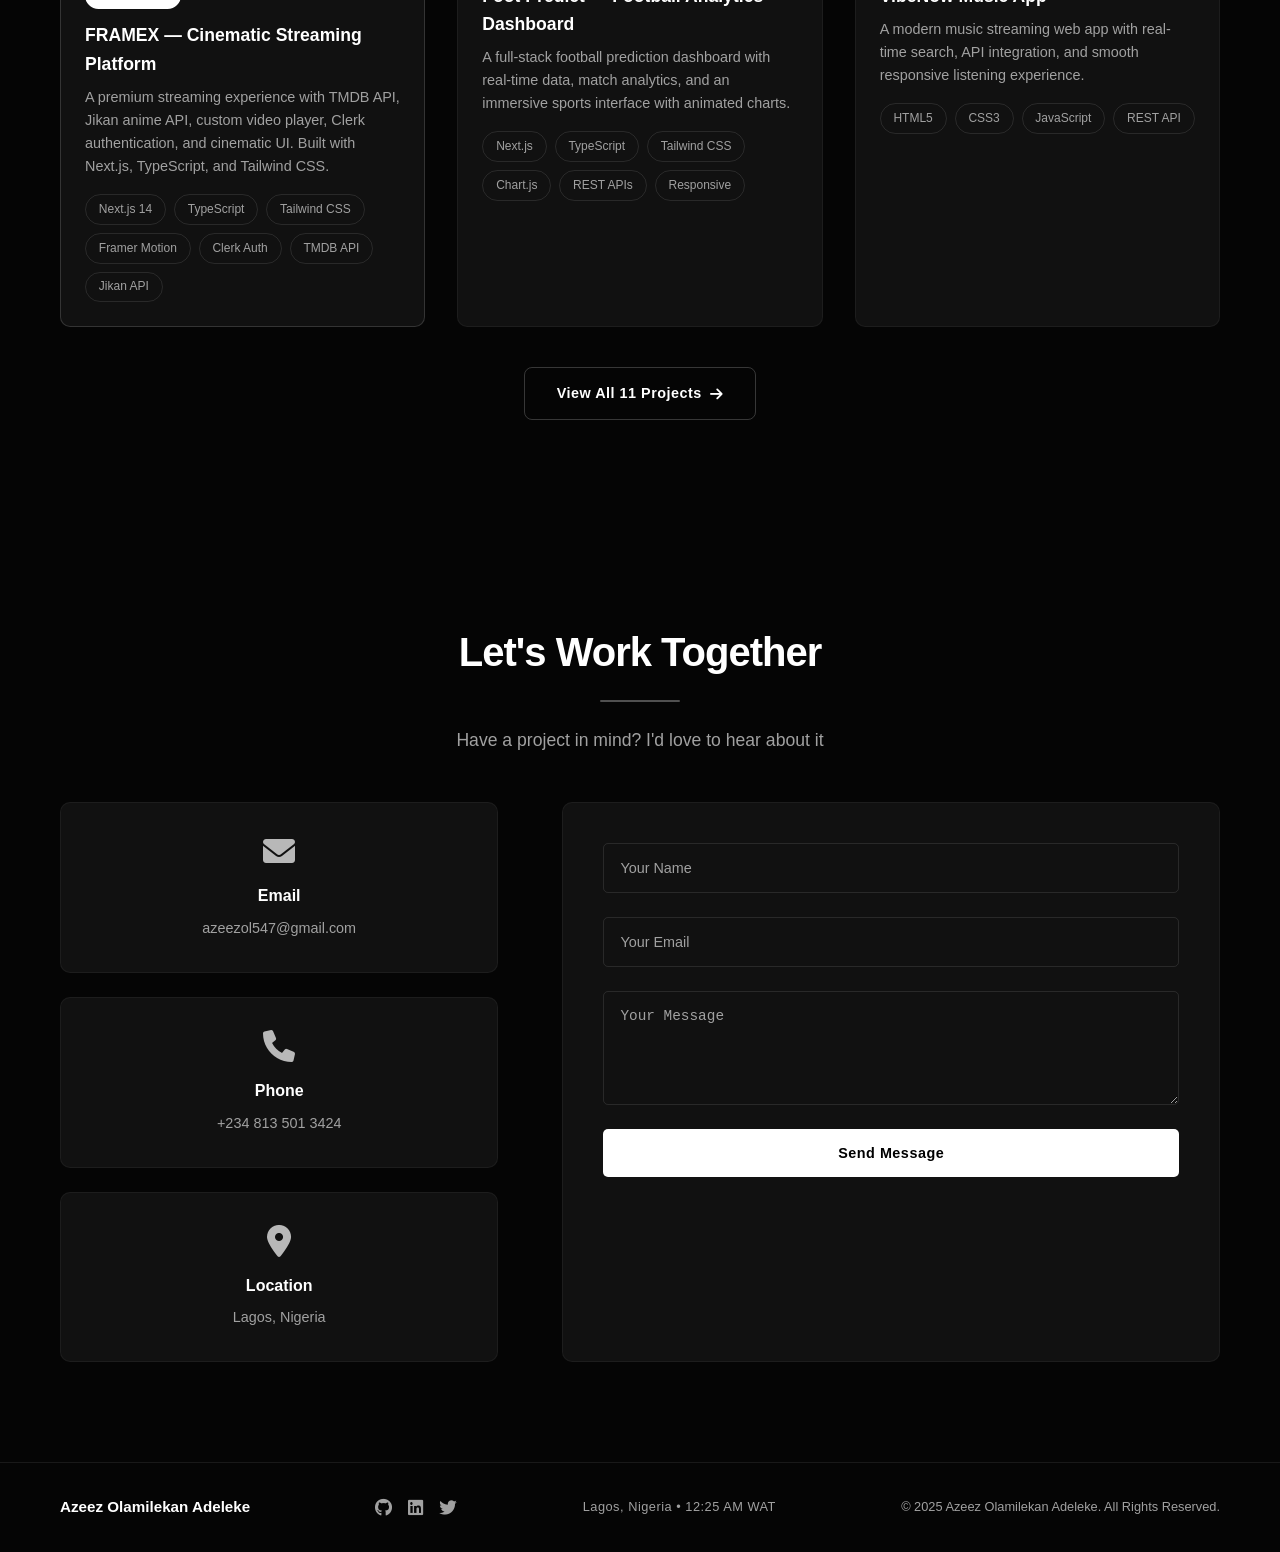
==== commit 5a4d643f: "Add working contact form with Web3Forms" ====
--- a/index.html
+++ b/index.html
@@ -1,3 +1,6 @@
+Here's the corrected `index.html` with the working contact form integrated into the contact section. I've replaced the old form and put the new one in its proper place. The access key has been added as well.
+
+```html
 <!DOCTYPE html>
 <html lang="en">
 <head>
@@ -353,11 +356,15 @@
                     <div class="contact-card"><i class="fas fa-phone"></i><h3>Phone</h3><p><a href="tel:+2348135013424">+234 813 501 3424</a></p></div>
                     <div class="contact-card"><i class="fas fa-map-marker-alt"></i><h3>Location</h3><p>Lagos, Nigeria</p></div>
                 </div>
-                <form class="contact-form" id="contactForm">
-                    <div class="form-group"><input type="text" id="name" name="name" placeholder="Your Name" required></div>
-                    <div class="form-group"><input type="email" id="email" name="email" placeholder="Your Email" required></div>
-                    <div class="form-group"><input type="text" id="subject" name="subject" placeholder="Subject"></div>
-                    <div class="form-group"><textarea id="message" name="message" rows="5" placeholder="Your Message" required></textarea></div>
+                <!-- Working Contact Form -->
+                <form class="contact-form" id="contactForm" action="https://api.web3forms.com/submit" method="POST">
+                    <input type="hidden" name="access_key" value="038f4ee3-5f49-490b-ac5d-a1d4ad866d26">
+                    <input type="hidden" name="subject" value="New message from azeezport.netlify.app">
+                    <input type="hidden" name="redirect" value="false">
+                    <div class="form-group"><input type="text" name="name" placeholder="Your Name" required></div>
+                    <div class="form-group"><input type="email" name="email" placeholder="Your Email" required></div>
+                    <div class="form-group"><textarea name="message" rows="5" placeholder="Your Message" required></textarea></div>
+                    <div id="formStatus" style="margin-bottom: 1rem; font-size: 0.9rem;"></div>
                     <button type="submit" class="btn btn-primary btn-block">Send Message</button>
                 </form>
             </div>
@@ -382,4 +389,4 @@
 
     <script src="script.js"></script>
 </body>
-</html>+</html>
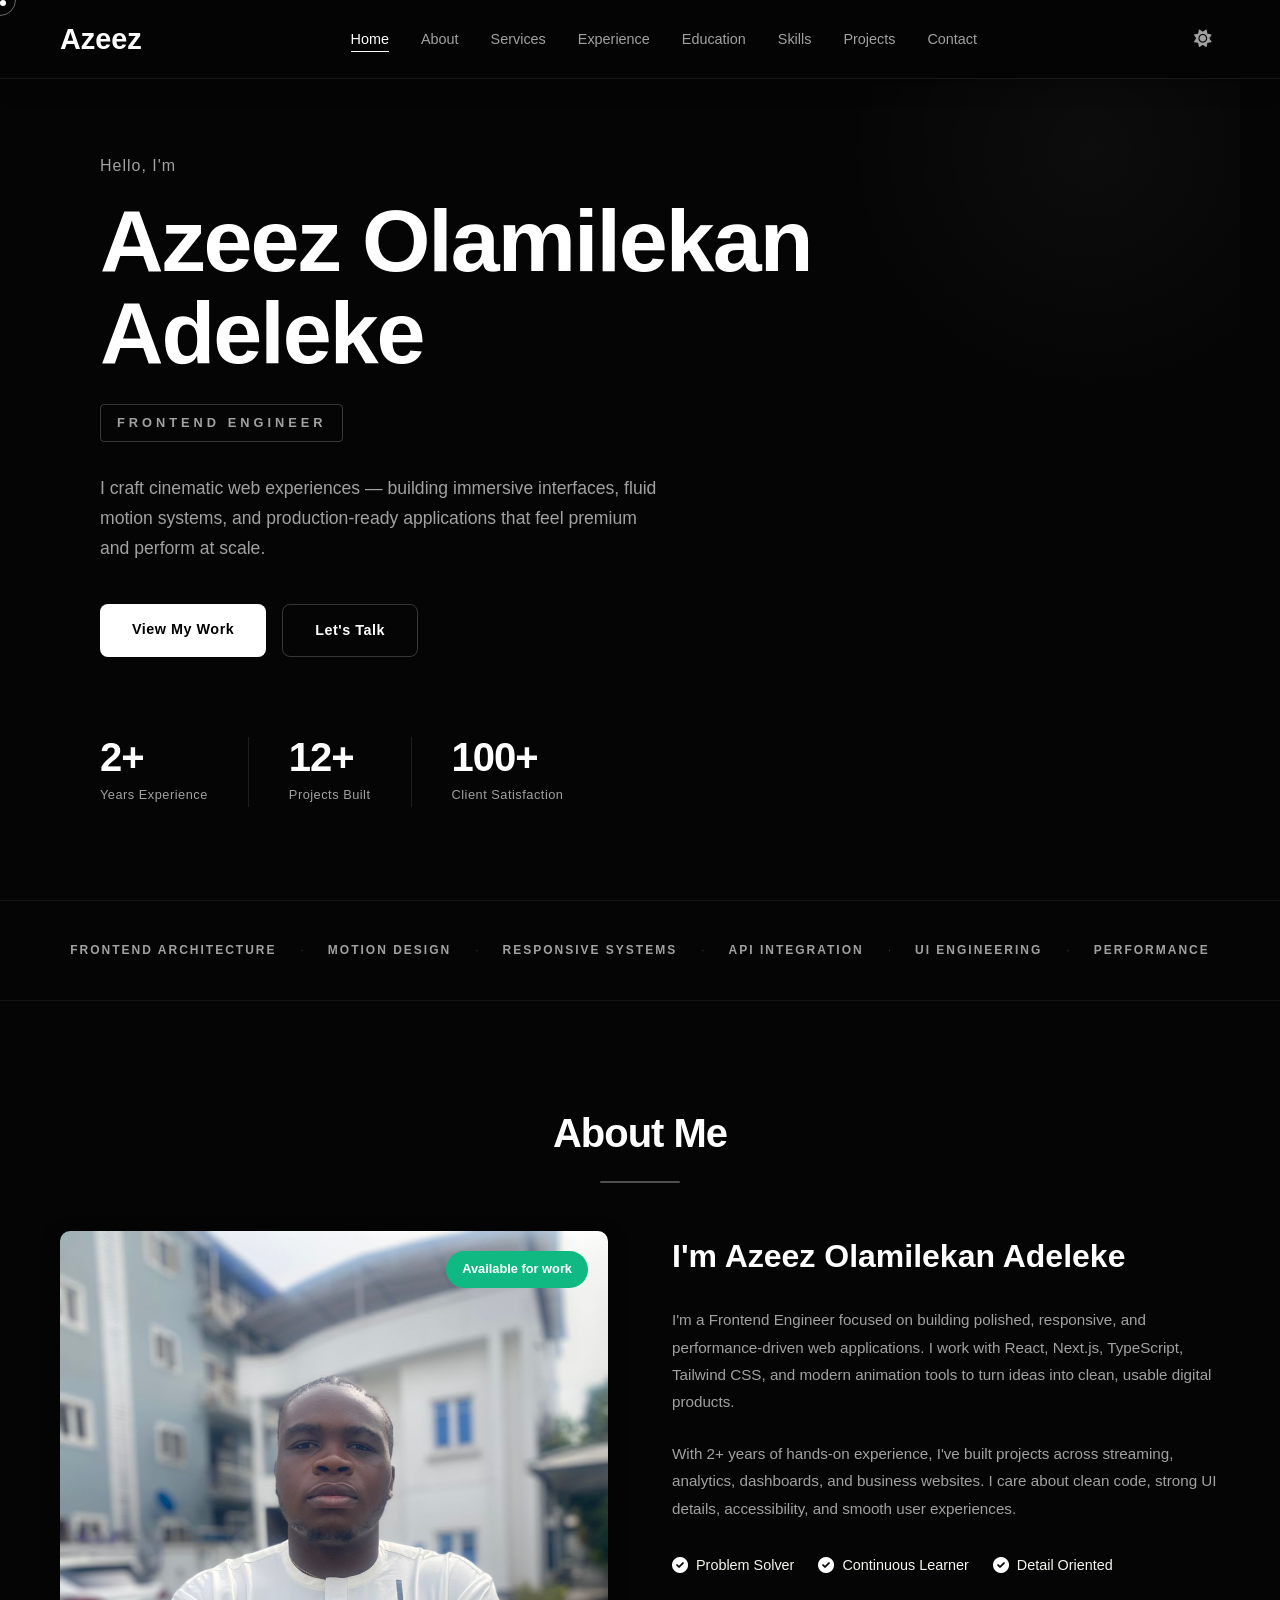
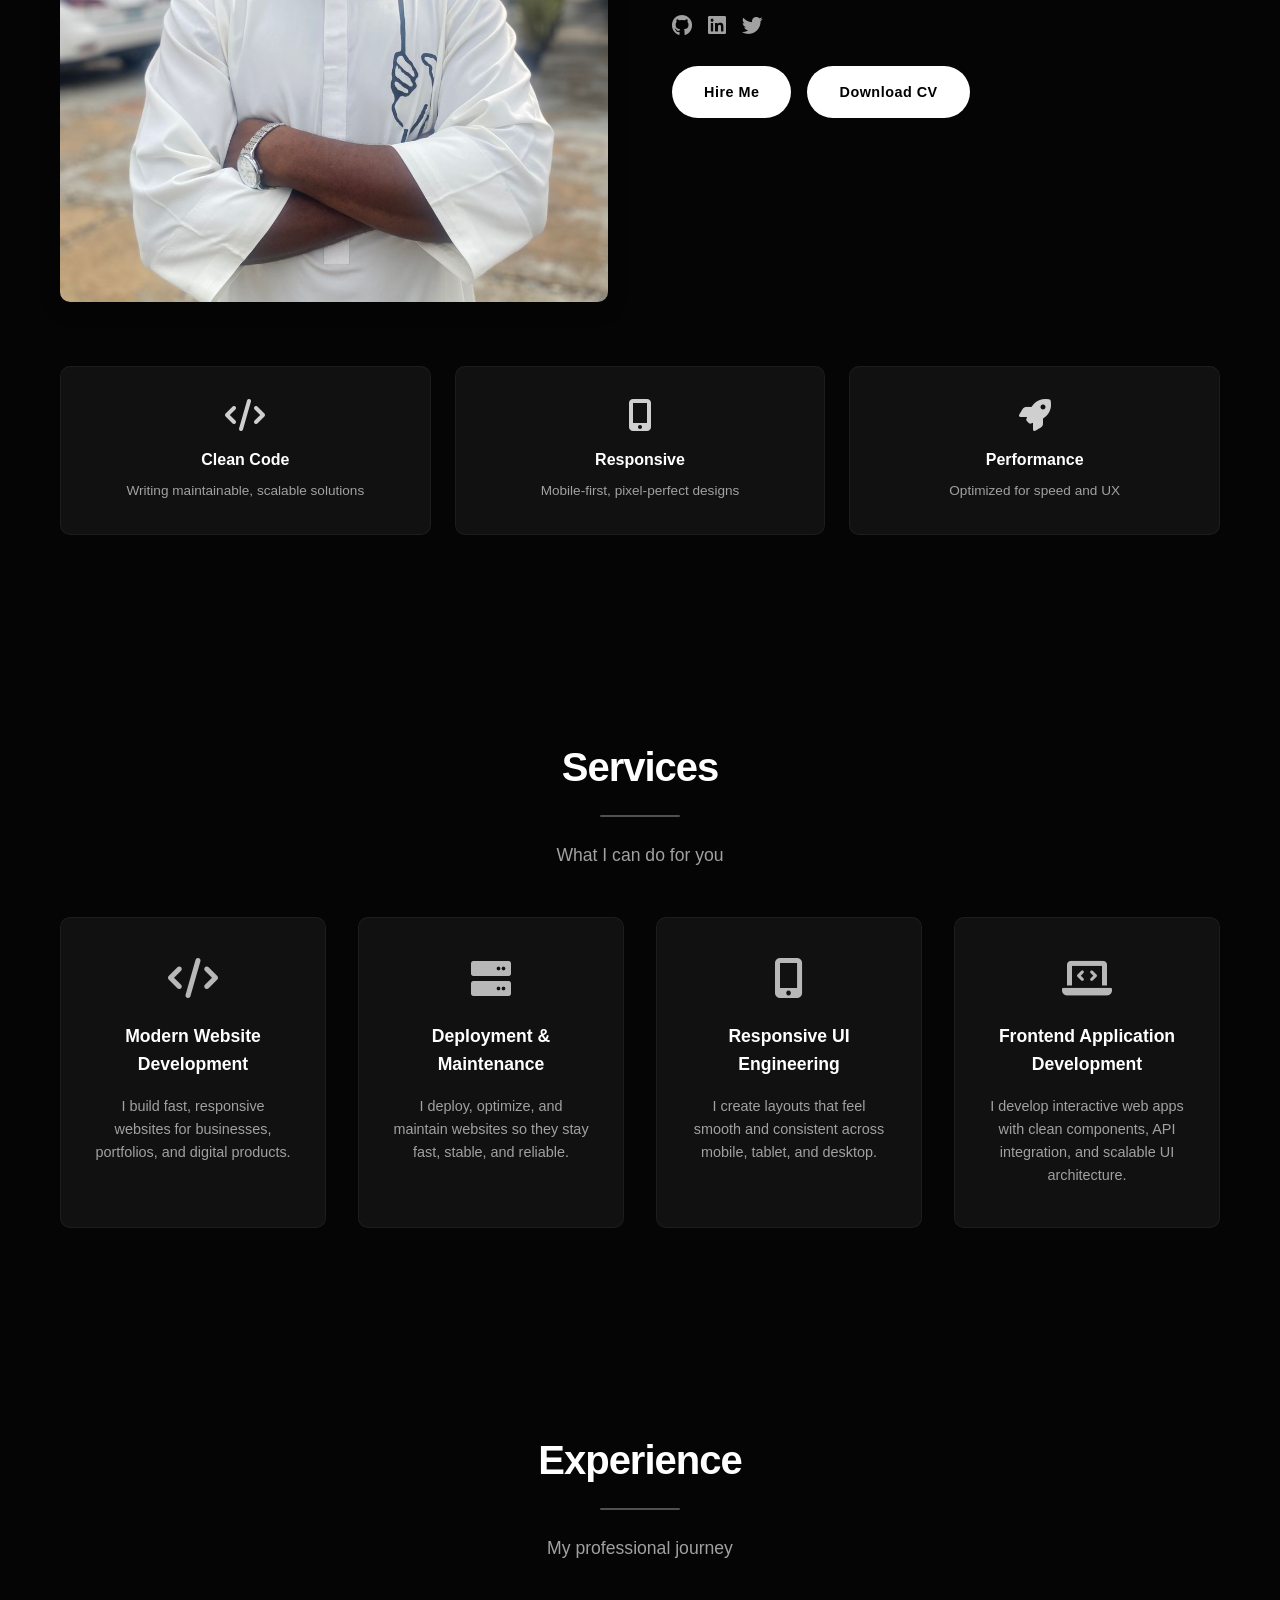
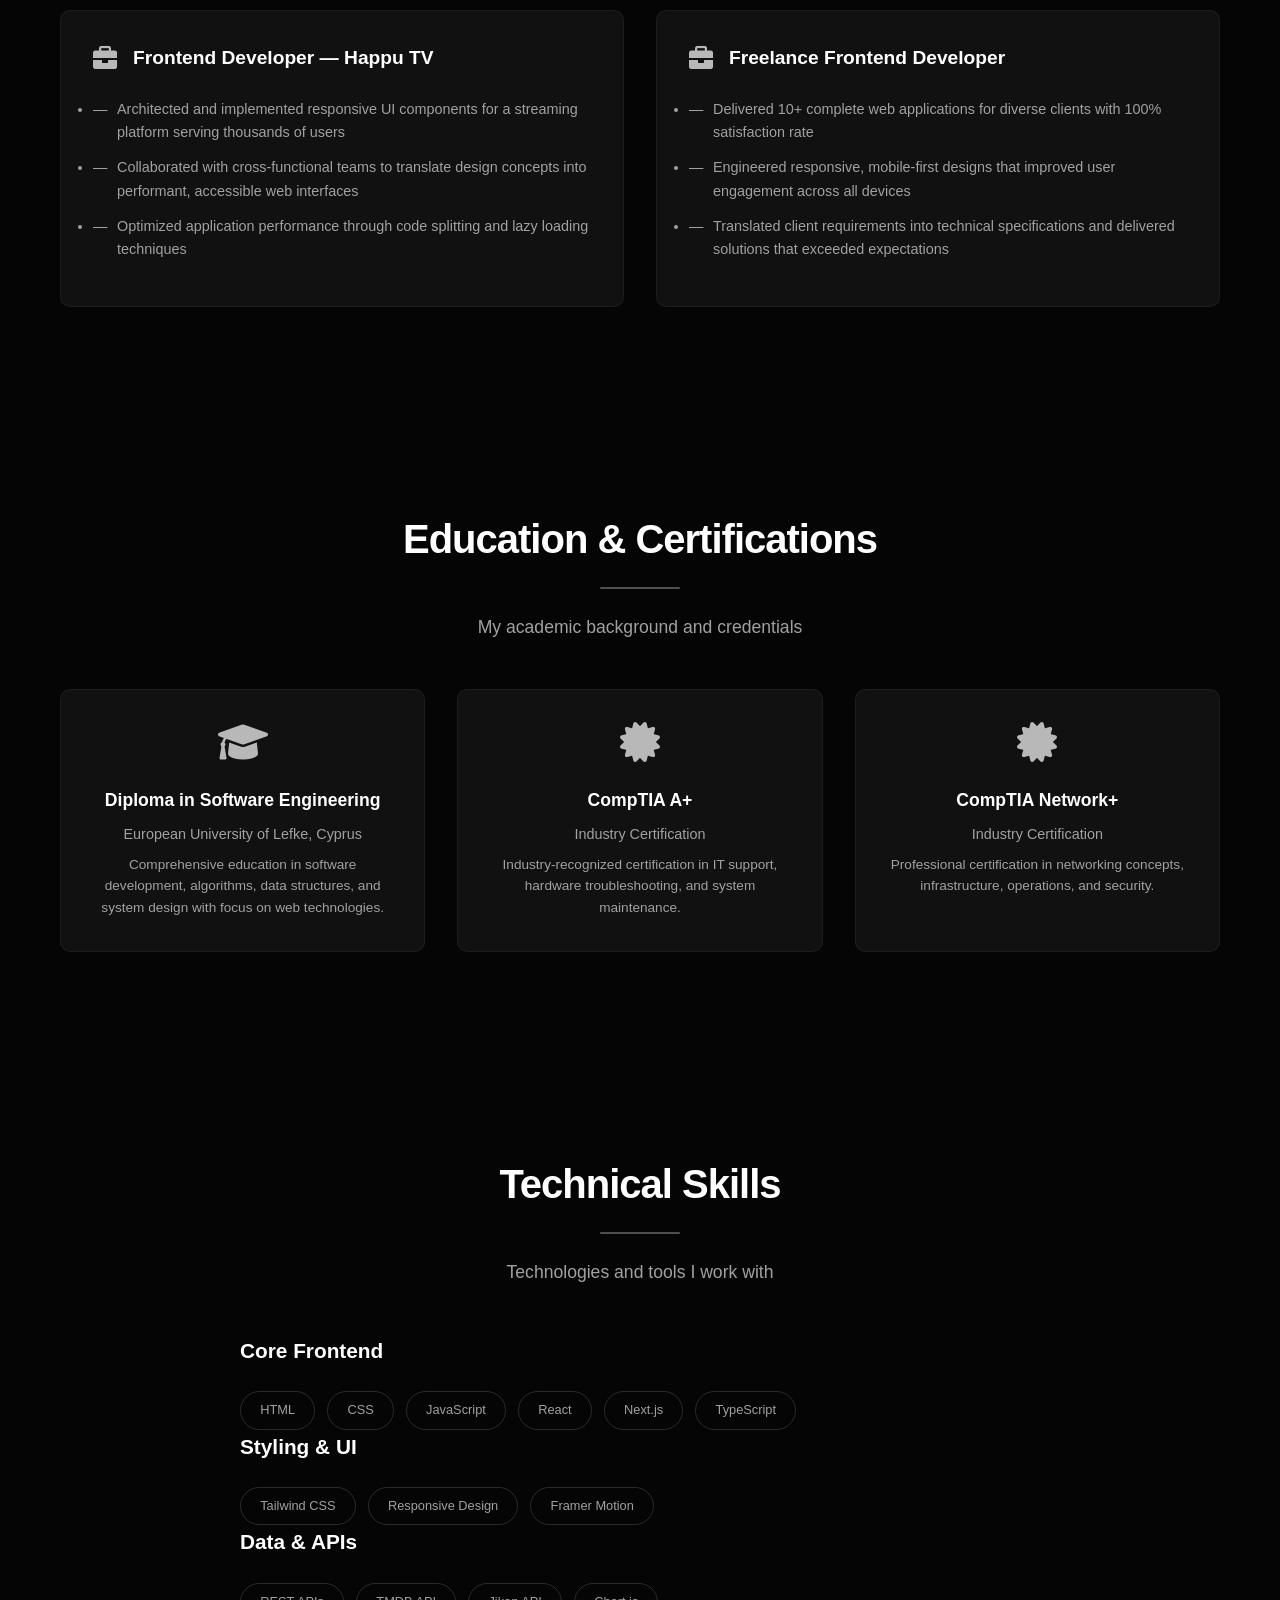
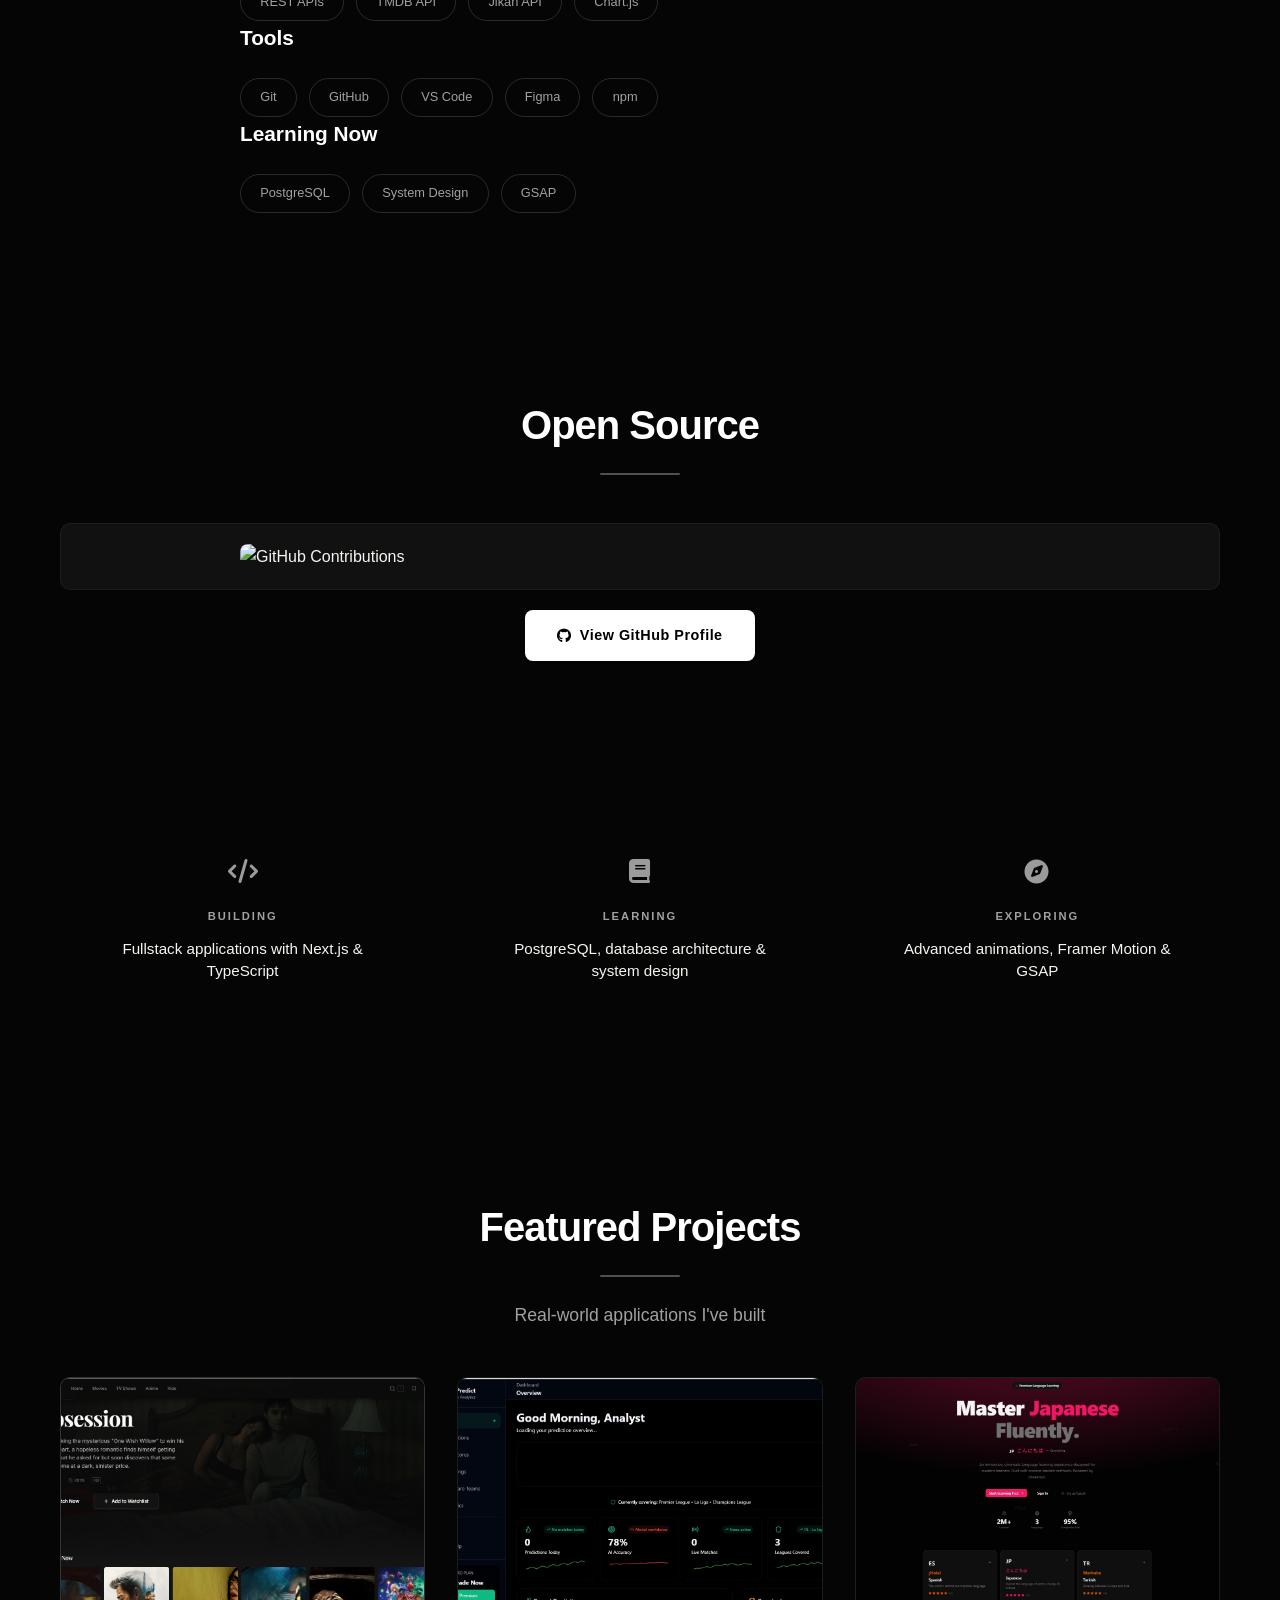
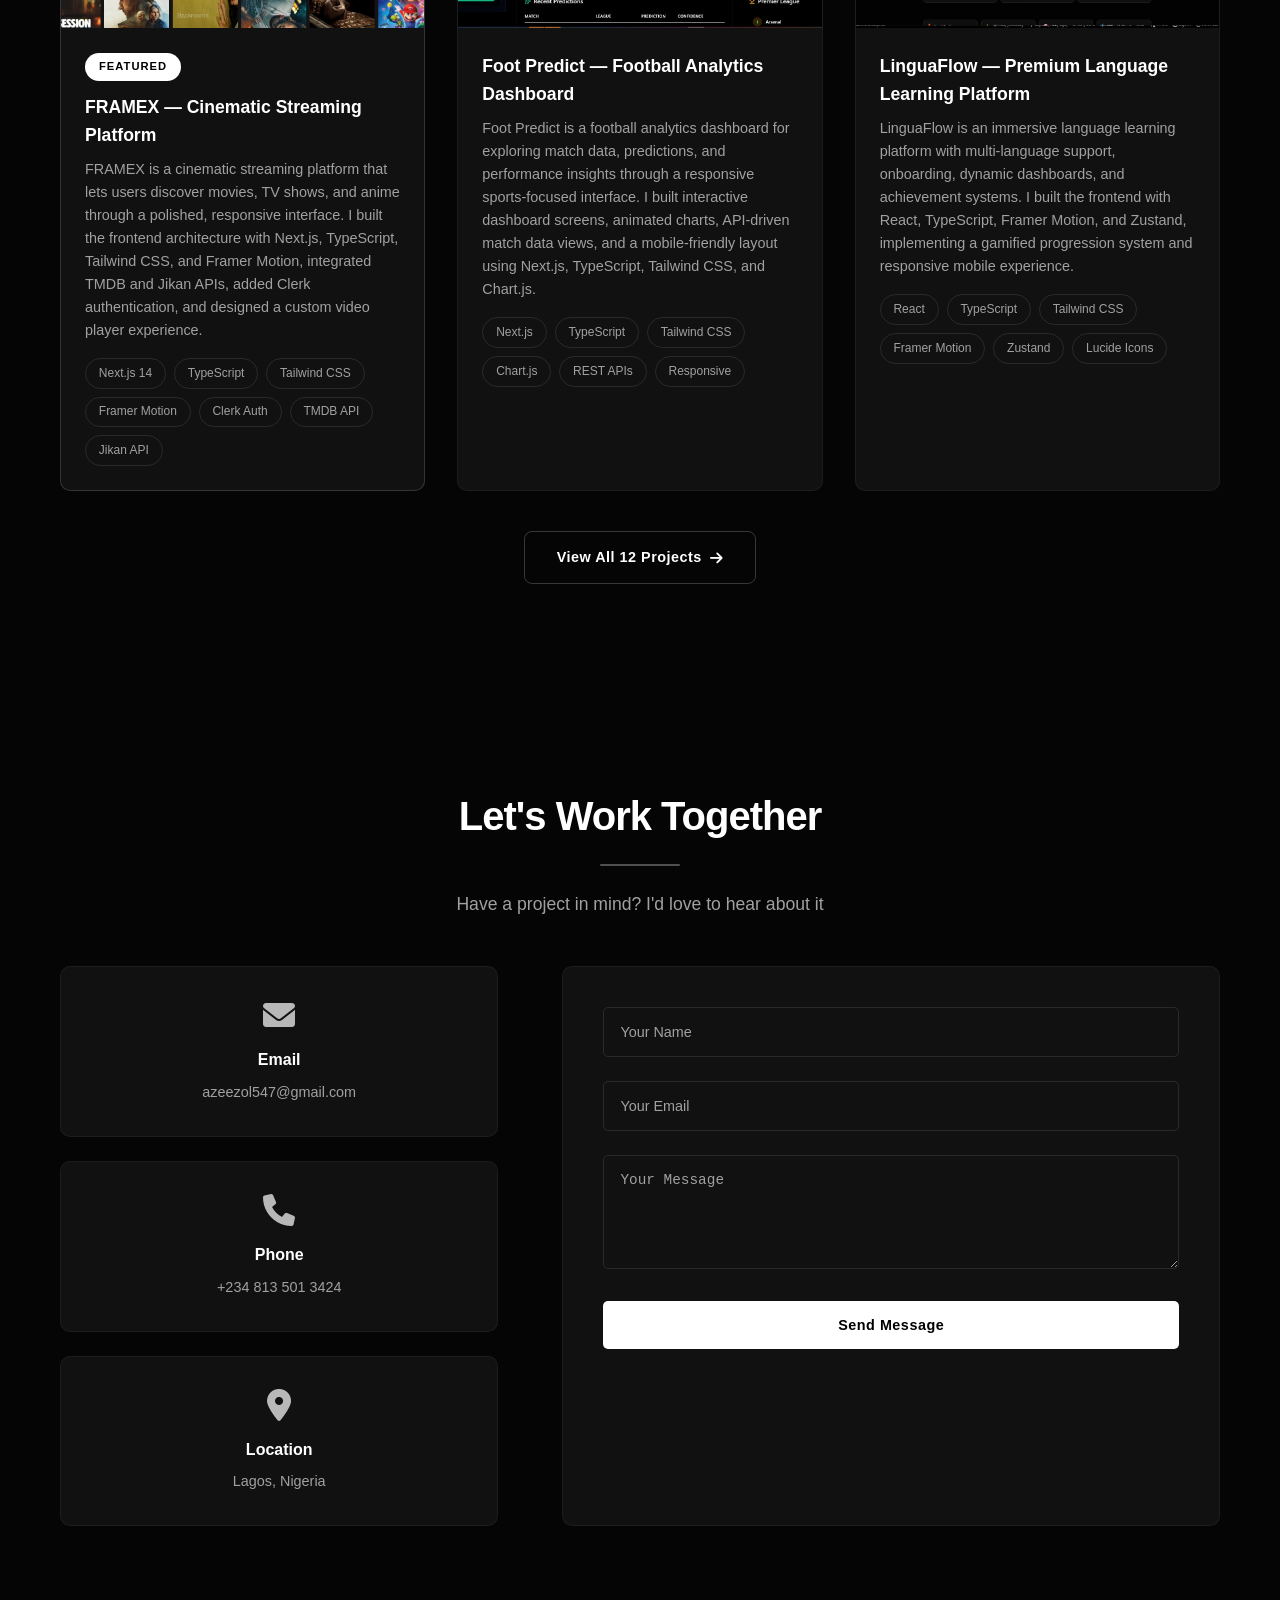
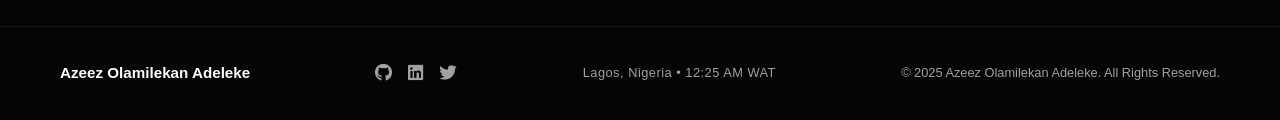
==== commit 4aba645a: "Final polish: updated about, services, skills, projects, loader, LinkedIn" ====
--- a/index.html
+++ b/index.html
@@ -1,6 +1,3 @@
-Here's the corrected `index.html` with the working contact form integrated into the contact section. I've replaced the old form and put the new one in its proper place. The access key has been added as well.
-
-```html
 <!DOCTYPE html>
 <html lang="en">
 <head>
@@ -19,7 +16,9 @@
     <!-- Page Loader -->
     <div class="loader">
         <div class="loader-content">
-            <div class="loader-logo">AZ</div>
+            <div class="loader-icon">
+                <i class="fas fa-gamepad"></i>
+            </div>
             <div class="loader-bar">
                 <div class="loader-progress"></div>
             </div>
@@ -66,6 +65,7 @@
                 <a href="#projects" class="btn btn-primary">View My Work</a>
                 <a href="#contact" class="btn btn-secondary">Let's Talk</a>
             </div>
+            
         </div>
         <div class="hero-stats">
             <div class="stat-item">
@@ -74,7 +74,7 @@
             </div>
             <div class="stat-divider"></div>
             <div class="stat-item">
-                <span class="stat-number">11+</span>
+                <span class="stat-number">12+</span>
                 <span class="stat-label">Projects Built</span>
             </div>
             <div class="stat-divider"></div>
@@ -113,14 +113,22 @@
                 </div>
                 <div class="about-text">
                     <h3>I'm Azeez Olamilekan Adeleke</h3>
-                    <p class="about-paragraph">I'm a dedicated developer who transforms complex problems into elegant, functional web solutions. With over two years of hands-on experience building real-world applications, I've developed a deep appreciation for clean code, intuitive user interfaces, and robust functionality.</p>
-                    <p class="about-paragraph">My journey in web development has been driven by curiosity and a relentless desire to create digital experiences that make a difference. I specialize in building complete web applications from the ground up, handling everything from database design to responsive frontend interfaces.</p>
-                    <p class="about-paragraph">What drives me is the challenge of understanding user needs and translating them into technical solutions. I approach every project with a problem-solving mindset, focusing on creating applications that are both technically sound and genuinely useful.</p>
+                    <p class="about-paragraph">
+                        I'm a Frontend Engineer focused on building polished, responsive, and performance-driven web applications. I work with React, Next.js, TypeScript, Tailwind CSS, and modern animation tools to turn ideas into clean, usable digital products.
+                    </p>
+                    <p class="about-paragraph">
+                        With 2+ years of hands-on experience, I've built projects across streaming, analytics, dashboards, and business websites. I care about clean code, strong UI details, accessibility, and smooth user experiences.
+                    </p>
                     <div class="about-highlights">
                         <div class="highlight-item"><i class="fas fa-check-circle"></i><span>Problem Solver</span></div>
                         <div class="highlight-item"><i class="fas fa-check-circle"></i><span>Continuous Learner</span></div>
                         <div class="highlight-item"><i class="fas fa-check-circle"></i><span>Detail Oriented</span></div>
                     </div>
+                    <div class="about-social">
+                        <a href="https://github.com/Zayk22" class="about-social-link"><i class="fab fa-github"></i></a>
+                        <a href="https://www.linkedin.com/in/olamilekan-azeez-aa2646311/" class="about-social-link"><i class="fab fa-linkedin"></i></a>
+                        <a href="#" class="about-social-link"><i class="fab fa-twitter"></i></a>
+                    </div>
                     <div class="about-buttons">
                         <a href="#contact" class="btn btn-primary about-btn">Hire Me</a>
                         <a href="./Azeez Olamilekan Adeleke-CV.pdf" class="btn btn-primary about-btn" download>Download CV</a>
@@ -144,10 +152,26 @@
                 <p class="section-subtitle">What I can do for you</p>
             </div>
             <div class="services-grid">
-                <div class="service-card"><i class="fas fa-code"></i><h3>Website Development</h3><p>Building responsive, modern websites</p></div>
-                <div class="service-card"><i class="fas fa-server"></i><h3>Hosting & Maintenance</h3><p>Managing and maintaining live websites</p></div>
-                <div class="service-card"><i class="fas fa-mobile-alt"></i><h3>Mobile-Responsive Design</h3><p>Ensuring perfect display on all devices</p></div>
-                <div class="service-card"><i class="fas fa-laptop-code"></i><h3>Software Development</h3><p>Building scalable applications</p></div>
+                <div class="service-card">
+                    <i class="fas fa-code"></i>
+                    <h3>Modern Website Development</h3>
+                    <p>I build fast, responsive websites for businesses, portfolios, and digital products.</p>
+                </div>
+                <div class="service-card">
+                    <i class="fas fa-server"></i>
+                    <h3>Deployment & Maintenance</h3>
+                    <p>I deploy, optimize, and maintain websites so they stay fast, stable, and reliable.</p>
+                </div>
+                <div class="service-card">
+                    <i class="fas fa-mobile-alt"></i>
+                    <h3>Responsive UI Engineering</h3>
+                    <p>I create layouts that feel smooth and consistent across mobile, tablet, and desktop.</p>
+                </div>
+                <div class="service-card">
+                    <i class="fas fa-laptop-code"></i>
+                    <h3>Frontend Application Development</h3>
+                    <p>I develop interactive web apps with clean components, API integration, and scalable UI architecture.</p>
+                </div>
             </div>
         </div>
     </section>
@@ -207,19 +231,49 @@
             </div>
             <div class="skills-content">
                 <div class="skills-category">
-                    <h3>Frontend Development</h3>
-                    <div class="skills-grid">
-                        <div class="skill-item"><div class="skill-info"><span>HTML5</span><span>90%</span></div><div class="skill-bar"><div class="skill-progress" style="width: 90%"></div></div></div>
-                        <div class="skill-item"><div class="skill-info"><span>CSS3</span><span>85%</span></div><div class="skill-bar"><div class="skill-progress" style="width: 85%"></div></div></div>
-                        <div class="skill-item"><div class="skill-info"><span>JavaScript</span><span>80%</span></div><div class="skill-bar"><div class="skill-progress" style="width: 80%"></div></div></div>
-                        <div class="skill-item"><div class="skill-info"><span>React</span><span>75%</span></div><div class="skill-bar"><div class="skill-progress" style="width: 75%"></div></div></div>
+                    <h3>Core Frontend</h3>
+                    <div class="tech-tags">
+                        <span class="tech-tag">HTML</span>
+                        <span class="tech-tag">CSS</span>
+                        <span class="tech-tag">JavaScript</span>
+                        <span class="tech-tag">React</span>
+                        <span class="tech-tag">Next.js</span>
+                        <span class="tech-tag">TypeScript</span>
                     </div>
                 </div>
                 <div class="skills-category">
-                    <h3>Tools & Technologies</h3>
+                    <h3>Styling & UI</h3>
                     <div class="tech-tags">
-                        <span class="tech-tag">Git</span><span class="tech-tag">GitHub</span><span class="tech-tag">VS Code</span><span class="tech-tag">Figma</span>
-                        <span class="tech-tag">npm</span><span class="tech-tag">Responsive Design</span><span class="tech-tag">REST APIs</span><span class="tech-tag">Tailwind</span>
+                        <span class="tech-tag">Tailwind CSS</span>
+                        <span class="tech-tag">Responsive Design</span>
+                        <span class="tech-tag">Framer Motion</span>
+                    </div>
+                </div>
+                <div class="skills-category">
+                    <h3>Data & APIs</h3>
+                    <div class="tech-tags">
+                        <span class="tech-tag">REST APIs</span>
+                        <span class="tech-tag">TMDB API</span>
+                        <span class="tech-tag">Jikan API</span>
+                        <span class="tech-tag">Chart.js</span>
+                    </div>
+                </div>
+                <div class="skills-category">
+                    <h3>Tools</h3>
+                    <div class="tech-tags">
+                        <span class="tech-tag">Git</span>
+                        <span class="tech-tag">GitHub</span>
+                        <span class="tech-tag">VS Code</span>
+                        <span class="tech-tag">Figma</span>
+                        <span class="tech-tag">npm</span>
+                    </div>
+                </div>
+                <div class="skills-category">
+                    <h3>Learning Now</h3>
+                    <div class="tech-tags">
+                        <span class="tech-tag">PostgreSQL</span>
+                        <span class="tech-tag">System Design</span>
+                        <span class="tech-tag">GSAP</span>
                     </div>
                 </div>
             </div>
@@ -280,6 +334,7 @@
                 <p class="section-subtitle">Real-world applications I've built</p>
             </div>
             <div class="projects-grid">
+                <!-- FRAMEX — Featured -->
                 <div class="project-card featured">
                     <div class="project-image">
                         <img src="./screenshots/Framex.png" alt="FRAMEX Streaming Platform">
@@ -293,12 +348,14 @@
                     <div class="project-info">
                         <div class="project-badge">Featured</div>
                         <h3>FRAMEX — Cinematic Streaming Platform</h3>
-                        <p>A premium streaming experience with TMDB API, Jikan anime API, custom video player, Clerk authentication, and cinematic UI. Built with Next.js, TypeScript, and Tailwind CSS.</p>
+                        <p>FRAMEX is a cinematic streaming platform that lets users discover movies, TV shows, and anime through a polished, responsive interface. I built the frontend architecture with Next.js, TypeScript, Tailwind CSS, and Framer Motion, integrated TMDB and Jikan APIs, added Clerk authentication, and designed a custom video player experience.</p>
                         <div class="project-tech">
                             <span>Next.js 14</span><span>TypeScript</span><span>Tailwind CSS</span><span>Framer Motion</span><span>Clerk Auth</span><span>TMDB API</span><span>Jikan API</span>
                         </div>
                     </div>
                 </div>
+
+                <!-- FOOT PREDICT -->
                 <div class="project-card">
                     <div class="project-image">
                         <img src="./screenshots/Foot-predict.png" alt="Foot Predict Dashboard">
@@ -311,33 +368,35 @@
                     </div>
                     <div class="project-info">
                         <h3>Foot Predict — Football Analytics Dashboard</h3>
-                        <p>A full-stack football prediction dashboard with real-time data, match analytics, and an immersive sports interface with animated charts.</p>
+                        <p>Foot Predict is a football analytics dashboard for exploring match data, predictions, and performance insights through a responsive sports-focused interface. I built interactive dashboard screens, animated charts, API-driven match data views, and a mobile-friendly layout using Next.js, TypeScript, Tailwind CSS, and Chart.js.</p>
                         <div class="project-tech">
                             <span>Next.js</span><span>TypeScript</span><span>Tailwind CSS</span><span>Chart.js</span><span>REST APIs</span><span>Responsive</span>
                         </div>
                     </div>
                 </div>
+
+                <!-- LINGUAFLOW -->
                 <div class="project-card">
                     <div class="project-image">
-                        <img src="./Images/erik-mclean-QzpgqElvSiA-unsplash.jpg" alt="VibeNow Music App">
+                        <img src="./screenshots/Linguaflow.png" alt="LinguaFlow Language Platform">
                         <div class="project-overlay">
                             <div class="project-links">
-                                <a href="./Vibenow music/index.html" target="_blank" class="project-link"><i class="fas fa-eye"></i> Live</a>
-                                <a href="https://github.com/Zayk22/Music-streaming-app/blob/main/index.html" class="project-link"><i class="fab fa-github"></i> Code</a>
+                                <a href="https://linguaflow-omega.vercel.app/" target="_blank" class="project-link"><i class="fas fa-eye"></i> Live Demo</a>
+                                <a href="https://github.com/Zayk22/linguaflow" class="project-link"><i class="fab fa-github"></i> Source Code</a>
                             </div>
                         </div>
                     </div>
                     <div class="project-info">
-                        <h3>VibeNow Music App</h3>
-                        <p>A modern music streaming web app with real-time search, API integration, and smooth responsive listening experience.</p>
+                        <h3>LinguaFlow — Premium Language Learning Platform</h3>
+                        <p>LinguaFlow is an immersive language learning platform with multi-language support, onboarding, dynamic dashboards, and achievement systems. I built the frontend with React, TypeScript, Framer Motion, and Zustand, implementing a gamified progression system and responsive mobile experience.</p>
                         <div class="project-tech">
-                            <span>HTML5</span><span>CSS3</span><span>JavaScript</span><span>REST API</span>
+                            <span>React</span><span>TypeScript</span><span>Tailwind CSS</span><span>Framer Motion</span><span>Zustand</span><span>Lucide Icons</span>
                         </div>
                     </div>
                 </div>
             </div>
             <div class="view-all-container">
-                <a href="./projects.html" class="btn btn-primary view-all-btn">View All 11 Projects <i class="fas fa-arrow-right"></i></a>
+                <a href="./projects.html" class="btn btn-primary view-all-btn">View All 12 Projects <i class="fas fa-arrow-right"></i></a>
             </div>
         </div>
     </section>
@@ -378,7 +437,7 @@
                 <div class="footer-name">Azeez Olamilekan Adeleke</div>
                 <div class="footer-social">
                     <a href="https://github.com/Zayk22" class="footer-social-link"><i class="fab fa-github"></i></a>
-                    <a href="https://www.linkedin.com/in/olamilekan-azeez-aa2646311" class="footer-social-link"><i class="fab fa-linkedin"></i></a>
+                    <a href="https://www.linkedin.com/in/olamilekan-azeez-aa2646311/" class="footer-social-link"><i class="fab fa-linkedin"></i></a>
                     <a href="#" class="footer-social-link"><i class="fab fa-twitter"></i></a>
                 </div>
                 <div class="footer-time" id="footerTime"></div>
@@ -389,4 +448,4 @@
 
     <script src="script.js"></script>
 </body>
-</html>
+</html>
--- a/style.css
+++ b/style.css
@@ -1386,6 +1386,39 @@
 .build-in.visible > *:nth-child(6) { transition-delay: 0.3s; }
 .build-in.visible > *:nth-child(7) { transition-delay: 0.35s; }
 .build-in.visible > *:nth-child(8) { transition-delay: 0.4s; }
+
+/* ============================================
+   PAGE LOADER – GAMING ICON SLIDE
+   ============================================ */
+.loader-icon {
+    font-size: 2.5rem;
+    color: var(--white);
+    margin-bottom: 20px;
+    animation: slideIcon 1.2s ease-in-out infinite alternate;
+}
+
+@keyframes slideIcon {
+    0% { transform: translateX(-20px); }
+    100% { transform: translateX(20px); }
+}
+
+/* About Social Links */
+.about-social {
+    display: flex;
+    gap: 1rem;
+    margin-top: 1.5rem;
+    margin-bottom: 1.5rem;
+}
+
+.about-social-link {
+    color: var(--text-muted);
+    font-size: 1.3rem;
+    transition: var(--transition);
+}
+
+.about-social-link:hover {
+    color: var(--white);
+}
 /* ============================================
    RESPONSIVE
    ============================================ */
